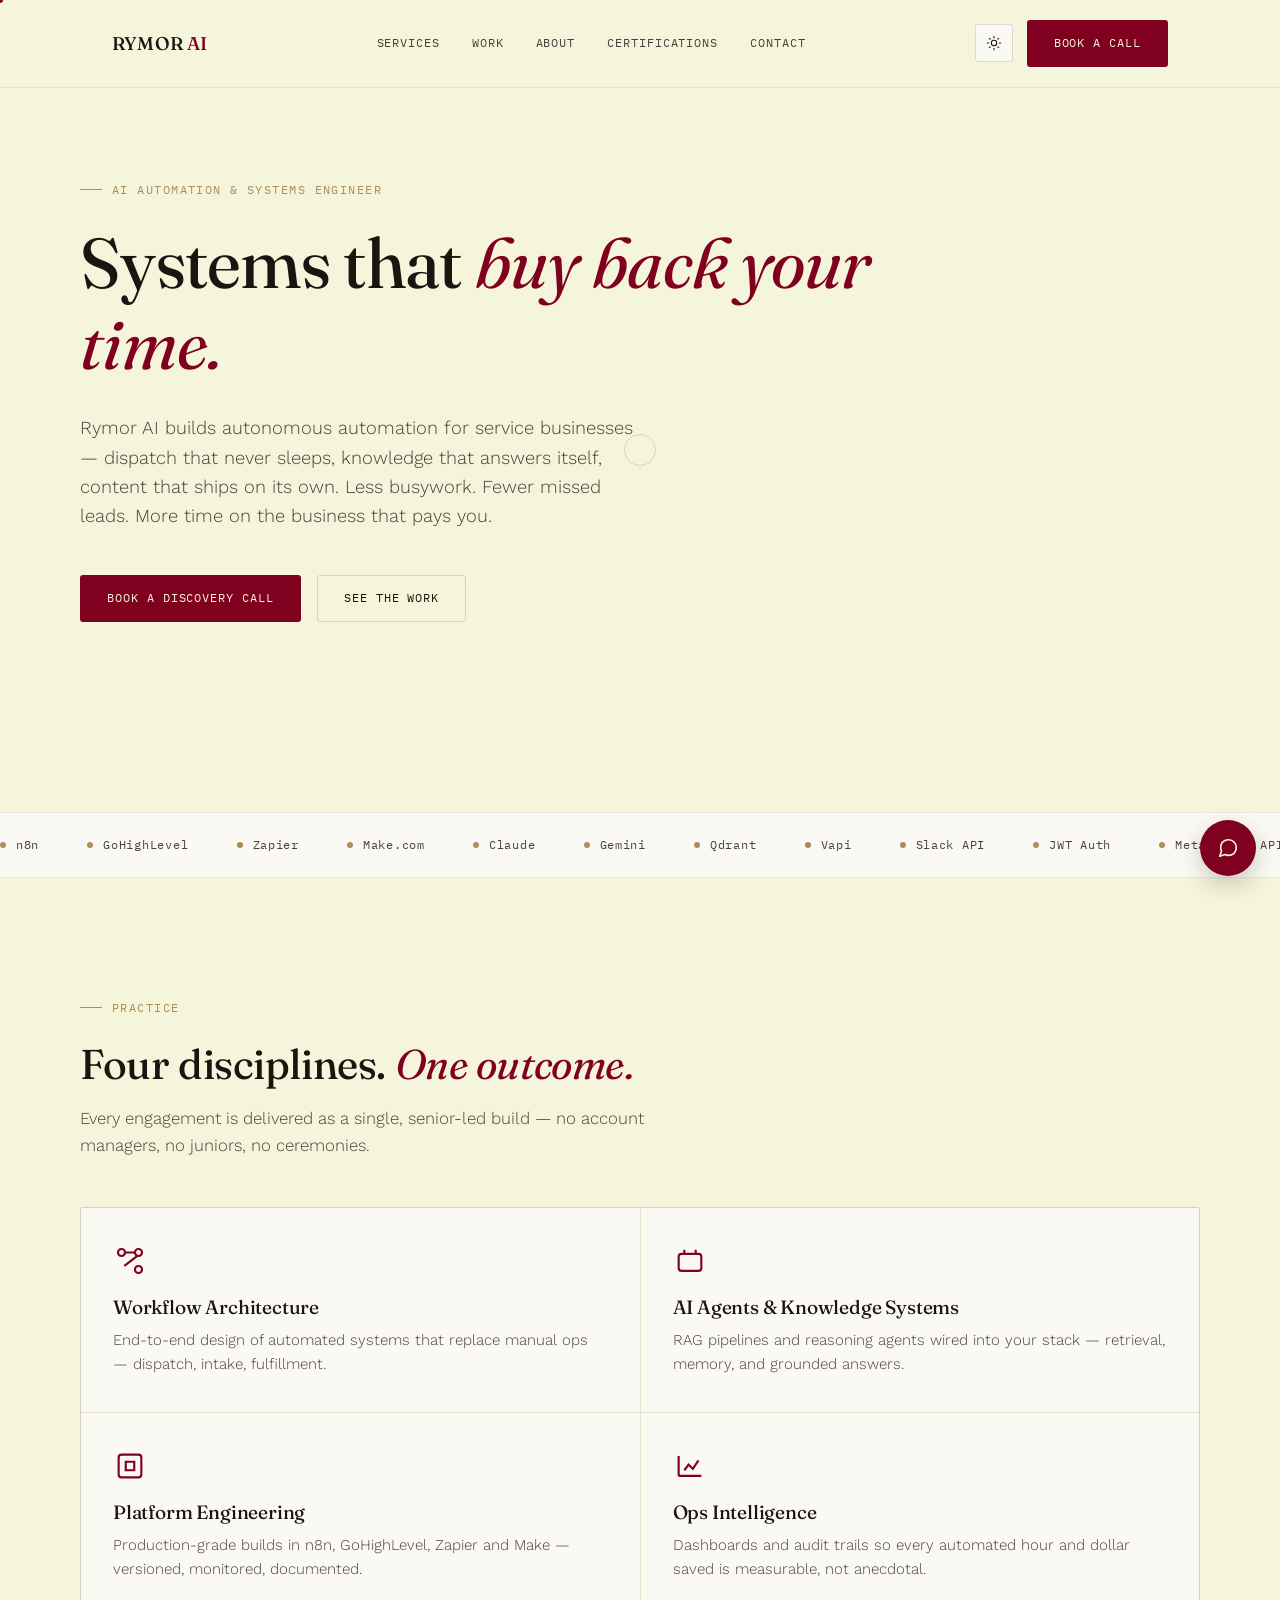
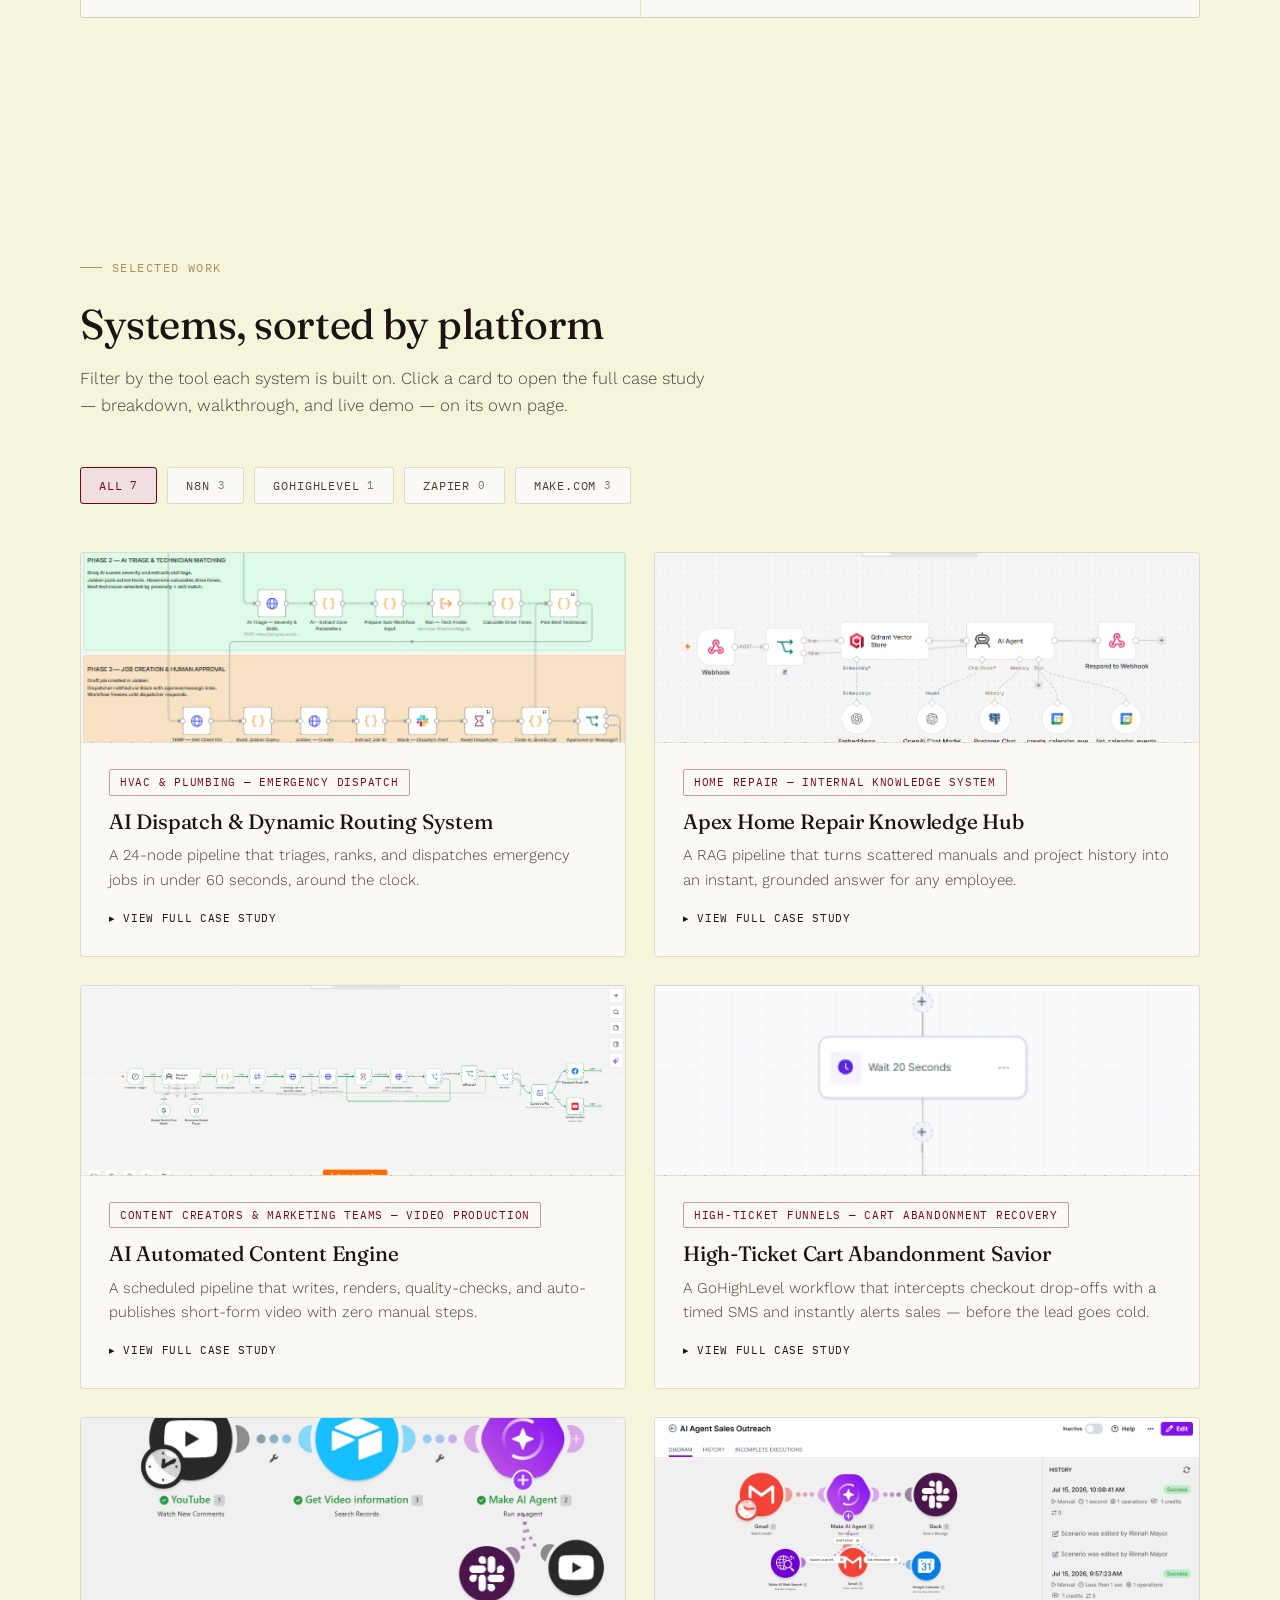
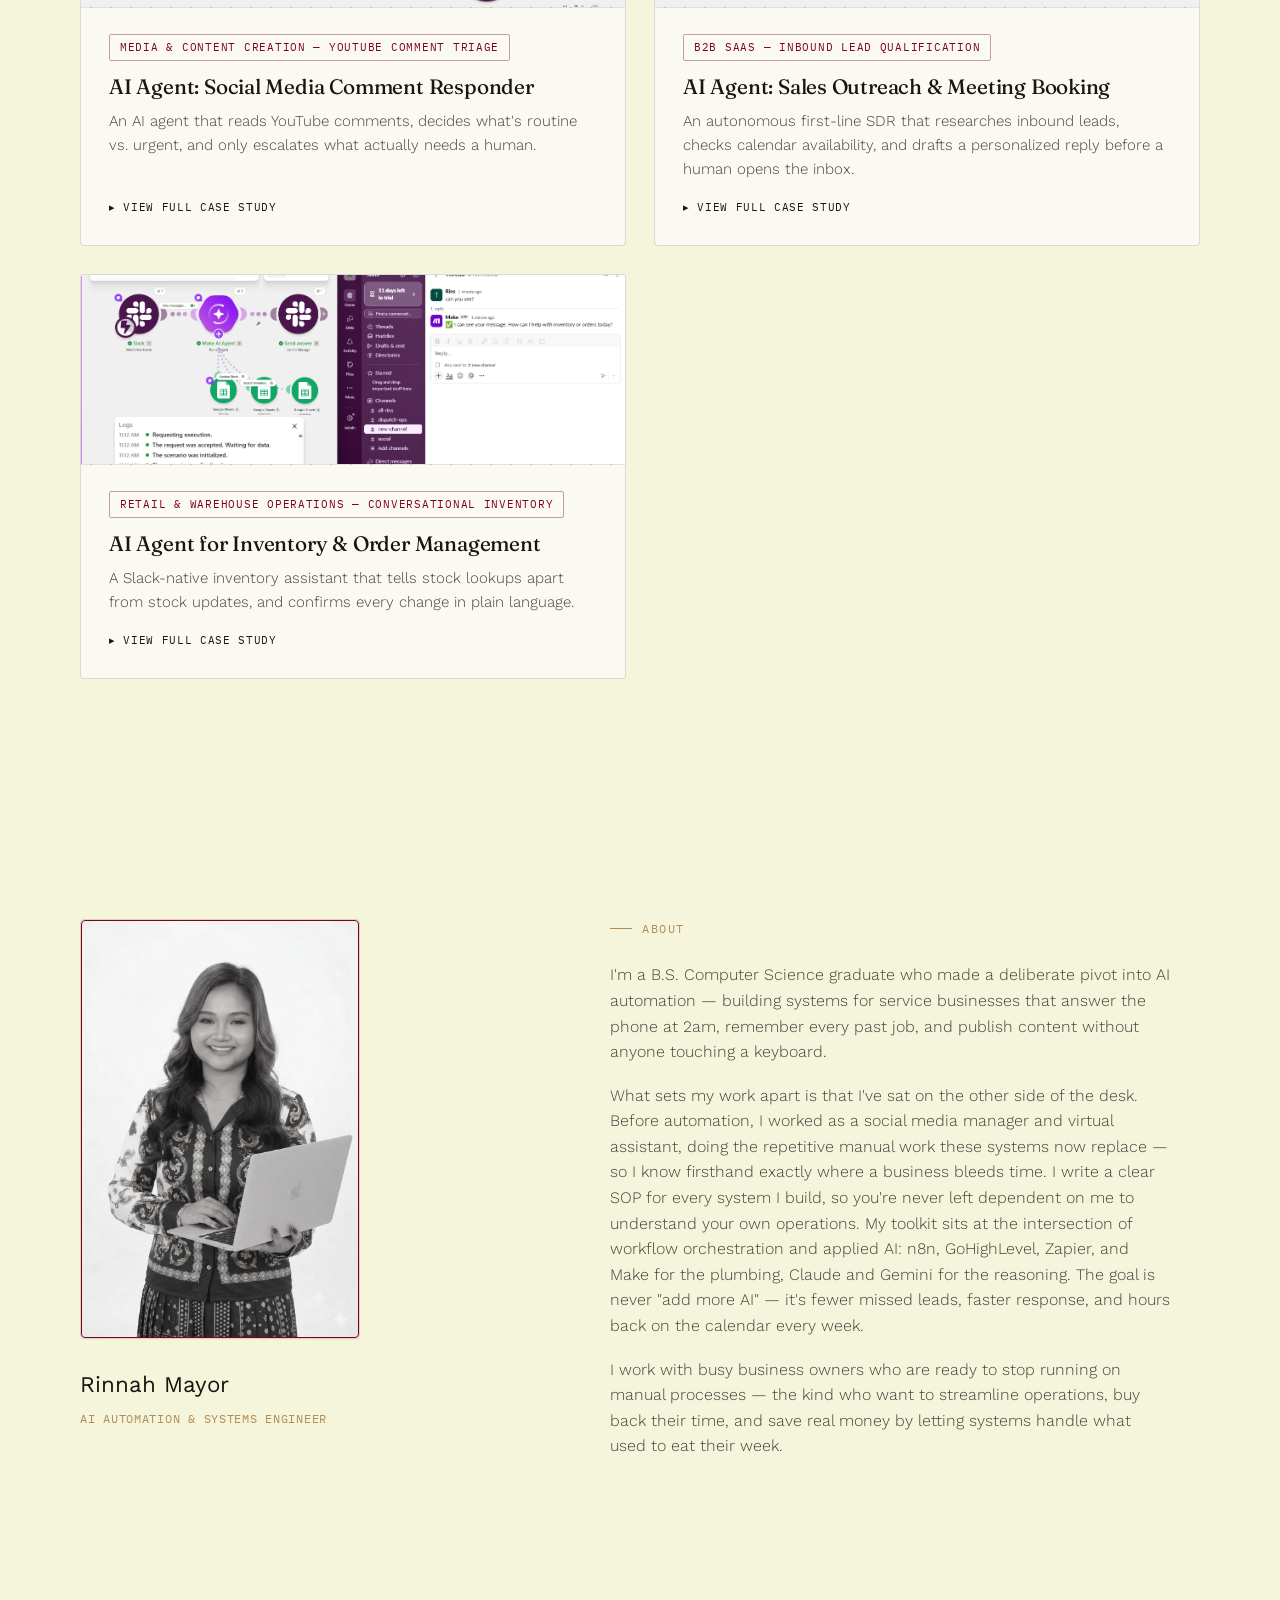
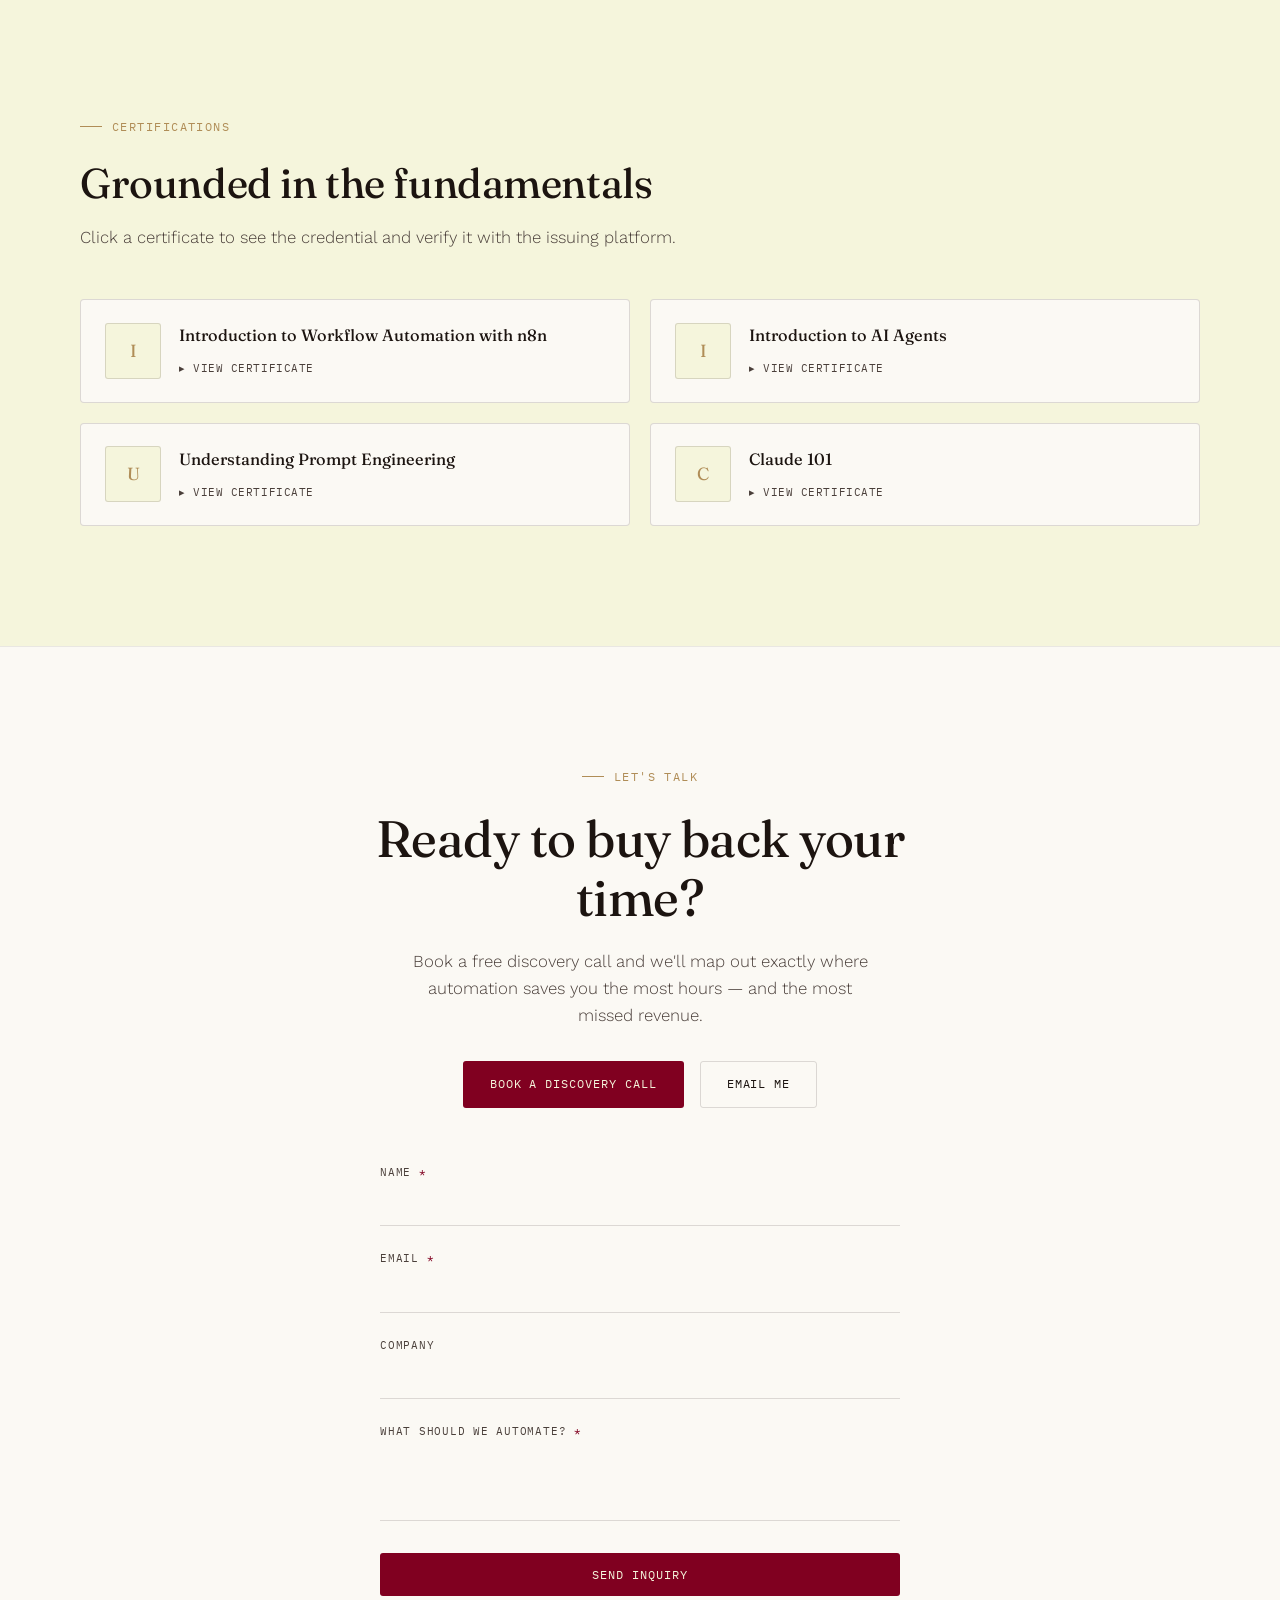
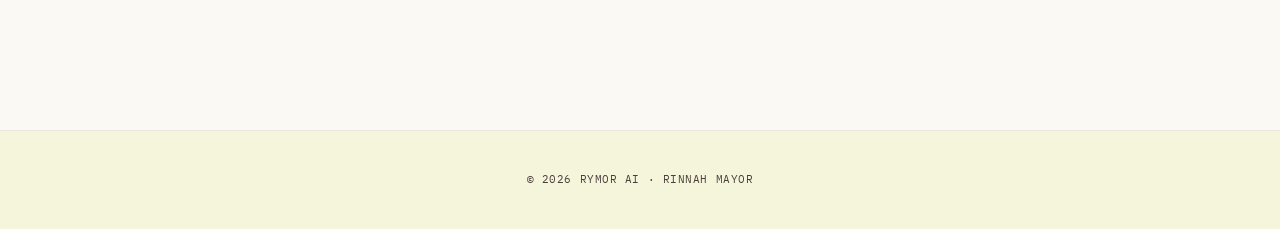
==== index.html @ 382e6227 "Add three Make.com AI Agent case studies to fill the Make.com filter Rins Media comment triage, Flow" ====
<!DOCTYPE html>
<html lang="en">
<head>
<meta charset="UTF-8">
<meta name="viewport" content="width=device-width, initial-scale=1.0">
<title>Rymor AI — Rinnah Mayor, AI Automation Engineer</title>
<meta name="description" content="Rymor AI builds autonomous systems for service businesses — dispatch, knowledge retrieval, and content — so teams stop doing busywork and buy back their time.">
<link rel="preconnect" href="https://fonts.googleapis.com">
<link rel="preconnect" href="https://fonts.gstatic.com" crossorigin>
<link href="https://fonts.googleapis.com/css2?family=Fraunces:ital,opsz,wght@0,9..144,300;0,9..144,450;0,9..144,600;1,9..144,400;1,9..144,500&family=Work+Sans:wght@300;400;500;600&family=IBM+Plex+Mono:wght@400;500&display=swap" rel="stylesheet">
<link rel="stylesheet" href="assets/style.css">
</head>
<body>

<!-- Custom cursor (disabled automatically on touch devices / prefers-reduced-motion via JS) -->
<div id="cursorDot"></div>
<div id="cursorRing"></div>

<nav>
  <div class="nav-inner">
    <a href="#top" class="logo">RYMOR <span>AI</span></a>
    <div class="nav-links">
      <a href="#services">Services</a>
      <a href="#work">Work</a>
      <a href="#about">About</a>
      <a href="#certifications">Certifications</a>
      <a href="#contact">Contact</a>
    </div>
    <div style="display:flex; align-items:center; gap:14px;">
      <button class="theme-toggle" id="themeToggle" aria-label="Toggle dark mode">
        <svg id="iconSun" viewBox="0 0 24 24" fill="none" stroke-width="1.6" stroke-linecap="round"><circle cx="12" cy="12" r="4"/><path d="M12 2v2M12 20v2M4.9 4.9l1.4 1.4M17.7 17.7l1.4 1.4M2 12h2M20 12h2M4.9 19.1l1.4-1.4M17.7 6.3l1.4-1.4"/></svg>
        <svg id="iconMoon" viewBox="0 0 24 24" fill="none" stroke-width="1.6" stroke-linecap="round" style="display:none;"><path d="M20 14.5A8.5 8.5 0 1 1 9.5 4a7 7 0 0 0 10.5 10.5Z"/></svg>
      </button>
      <a href="https://calendly.com/rymorai/discovery-call" target="_blank" class="btn btn-primary nav-cta">Book a call</a>
    </div>
  </div>
</nav>

<main id="top">

  <!-- HERO -->
  <section class="hero wrap">
    <div class="eyebrow">AI Automation &amp; Systems Engineer</div>
    <h1>Systems that <em>buy back your time.</em></h1>
    <p class="lede">Rymor AI builds autonomous automation for service businesses — dispatch that never sleeps, knowledge that answers itself, content that ships on its own. Less busywork. Fewer missed leads. More time on the business that pays you.</p>
    <div class="hero-ctas">
      <a href="https://calendly.com/rymorai/discovery-call" target="_blank" class="btn btn-primary">Book a discovery call</a>
      <a href="#work" class="btn btn-ghost">See the work</a>
    </div>
  </section>

  <div class="marquee-band">
    <div class="marquee-track" id="marqueeTrack"></div>
  </div>

  <!-- SERVICES -->
  <section class="section wrap" id="services">
    <div class="section-head reveal">
      <div class="eyebrow">Practice</div>
      <h2>Four disciplines. <em>One outcome.</em></h2>
      <p>Every engagement is delivered as a single, senior-led build — no account managers, no juniors, no ceremonies.</p>
    </div>
    <div class="service-grid" id="serviceGrid"></div>
  </section>

  <!-- WORK / CASE STUDIES -->
  <section class="section wrap" id="work">
    <div class="section-head reveal">
      <div class="eyebrow">Selected Work</div>
      <h2>Systems, sorted by platform</h2>
      <p>Filter by the tool each system is built on. Click a card to open the full case study — breakdown, walkthrough, and live demo — on its own page.</p>
    </div>

    <div class="filter-bar reveal" id="filterBar"></div>
    <div class="case-grid" id="caseGrid"></div>
  </section>

  <!-- ABOUT -->
  <section class="section wrap" id="about">
    <div class="about-grid reveal">
      <div>
        <div class="about-photo">
          <img src="assets/rinnah-mayor.png" alt="Rinnah Mayor, Founder of Rymor AI">
        </div>
        <div class="about-name">Rinnah Mayor</div>
        <div class="about-role">AI Automation &amp; Systems Engineer</div>
      </div>
      <div class="about-copy">
        <div class="eyebrow">About</div>
        <p>I'm a B.S. Computer Science graduate who made a deliberate pivot into AI automation — building systems for service businesses that answer the phone at 2am, remember every past job, and publish content without anyone touching a keyboard.</p>
        <p>What sets my work apart is that I've sat on the other side of the desk. Before automation, I worked as a social media manager and virtual assistant, doing the repetitive manual work these systems now replace — so I know firsthand exactly where a business bleeds time. I write a clear SOP for every system I build, so you're never left dependent on me to understand your own operations. My toolkit sits at the intersection of workflow orchestration and applied AI: n8n, GoHighLevel, Zapier, and Make for the plumbing, Claude and Gemini for the reasoning. The goal is never "add more AI" — it's fewer missed leads, faster response, and hours back on the calendar every week.</p>
        <p>I work with busy business owners who are ready to stop running on manual processes — the kind who want to streamline operations, buy back their time, and save real money by letting systems handle what used to eat their week.</p>
      </div>
    </div>
  </section>

  <!-- CERTIFICATIONS -->
  <section class="section wrap" id="certifications">
    <div class="section-head reveal">
      <div class="eyebrow">Certifications</div>
      <h2>Grounded in the fundamentals</h2>
      <p>Click a certificate to see the credential and verify it with the issuing platform.</p>
    </div>
    <div class="cert-grid reveal" id="certGrid"></div>
  </section>

</main>

<!-- CONTACT -->
<section class="contact" id="contact">
  <div class="wrap">
    <div class="contact-head reveal">
      <div class="eyebrow" style="justify-content:center;">Let's talk</div>
      <h2>Ready to buy back your time?</h2>
      <p>Book a free discovery call and we'll map out exactly where automation saves you the most hours — and the most missed revenue.</p>
      <div class="contact-ctas">
        <a href="https://calendly.com/rymorai/discovery-call" target="_blank" class="btn btn-primary">Book a discovery call</a>
        <a href="https://mail.google.com/mail/?view=cm&amp;fs=1&amp;to=mayorrinnah09@gmail.com&amp;su=Discovery%20call%20inquiry" target="_blank" rel="noopener" class="btn btn-ghost">Email me</a>
      </div>
    </div>

    <!-- Contact form — posts to the FastAPI backend in backend/main.py.
         See API_BASE_URL near the bottom of the script for where to point it. -->
    <div class="contact-form-wrap reveal">
      <form id="contactForm">
        <div class="field">
          <label>Name <span class="req">*</span></label>
          <input type="text" name="name" required>
        </div>
        <div class="field">
          <label>Email <span class="req">*</span></label>
          <input type="email" name="email" required>
        </div>
        <div class="field">
          <label>Company</label>
          <input type="text" name="company">
        </div>
        <div class="field">
          <label>What should we automate? <span class="req">*</span></label>
          <textarea name="message" rows="3" required></textarea>
        </div>
        <button type="submit" class="btn btn-primary" id="contactSubmit" style="width:100%; justify-content:center;">Send inquiry</button>
        <div id="formStatus" class="form-status"></div>
      </form>
    </div>
  </div>
</section>

<footer>
  <p>&copy; 2026 Rymor AI &middot; Rinnah Mayor</p>
</footer>

<!-- AI CHAT WIDGET -->
<button id="chatBubble" aria-label="Open chat">
  <svg viewBox="0 0 24 24" fill="none" stroke="currentColor" stroke-width="1.8" stroke-linecap="round" stroke-linejoin="round"><path d="M21 11.5a8.38 8.38 0 0 1-.9 3.8 8.5 8.5 0 0 1-7.6 4.7 8.38 8.38 0 0 1-3.8-.9L3 21l1.9-5.7a8.38 8.38 0 0 1-.9-3.8 8.5 8.5 0 0 1 4.7-7.6 8.38 8.38 0 0 1 3.8-.9h.5a8.48 8.48 0 0 1 8 8v.5z"/></svg>
</button>
<div id="chatPanel">
  <div class="chat-head">
    <div>
      <div class="t1">Ada &middot; Rymor AI Assistant</div>
      <div class="t2">Usually replies in a few seconds</div>
    </div>
    <button class="chat-close" id="chatClose" aria-label="Close chat">&times;</button>
  </div>
  <div class="chat-body" id="chatBody"></div>
  <a href="https://calendly.com/rymorai/discovery-call" target="_blank" class="chat-cta">Skip ahead &rarr; Book a discovery call</a>
  <form class="chat-input-row" id="chatForm">
    <input type="text" id="chatInput" placeholder="Type a message…" autocomplete="off">
    <button type="submit" id="chatSend">Send</button>
  </form>
</div>

<script>
/* =========================================================================
   SERVICES DATA
   ========================================================================= */
const SERVICES_DATA = [
  {
    title:'Workflow Architecture',
    icon:'<svg viewBox="0 0 24 24"><circle cx="6" cy="6" r="2.5"/><circle cx="18" cy="18" r="2.5"/><circle cx="18" cy="6" r="2.5"/><path d="M8.2 6h7.6M17 8.5 8 15.5"/></svg>',
    description:'End-to-end design of automated systems that replace manual ops — dispatch, intake, fulfillment.'
  },
  {
    title:'AI Agents &amp; Knowledge Systems',
    icon:'<svg viewBox="0 0 24 24"><rect x="4" y="7" width="16" height="12" rx="2"/><path d="M9 12h.01M15 12h.01M8 4v3M16 4v3"/></svg>',
    description:'RAG pipelines and reasoning agents wired into your stack — retrieval, memory, and grounded answers.'
  },
  {
    title:'Platform Engineering',
    icon:'<svg viewBox="0 0 24 24"><rect x="4" y="4" width="16" height="16" rx="2"/><path d="M9 9h6v6H9z"/></svg>',
    description:'Production-grade builds in n8n, GoHighLevel, Zapier and Make — versioned, monitored, documented.'
  },
  {
    title:'Ops Intelligence',
    icon:'<svg viewBox="0 0 24 24"><path d="M4 19V5M4 19h16M8 15l3-4 3 3 4-6"/></svg>',
    description:'Dashboards and audit trails so every automated hour and dollar saved is measurable, not anecdotal.'
  }
];

function renderServices(){
  const grid = document.getElementById('serviceGrid');
  grid.innerHTML = SERVICES_DATA.map(s => `
    <div class="service-card">
      <div class="service-icon">${s.icon}</div>
      <h3>${s.title}</h3>
      <p>${s.description}</p>
    </div>
  `).join('');
  requestAnimationFrame(() => {
    grid.querySelectorAll('.service-card').forEach((card,i) => {
      setTimeout(() => card.classList.add('visible'), i*80);
    });
  });
}

/* =========================================================================
   CASE STUDY DATA (card summaries only)
   The full breakdown, videos, and stats for each case study now live on
   their own page (case-<id>.html) — see those files to edit that content.
   To add a GoHighLevel / Zapier / Make.com case study later, push a new
   object here with platform set to 'ghl' | 'zapier' | 'make', build a
   matching case-<id>.html from one of the existing ones as a template.
   ========================================================================= */
const PLATFORMS = [
  { id:'all',   label:'All' },
  { id:'n8n',   label:'n8n' },
  { id:'ghl',   label:'GoHighLevel' },
  { id:'zapier',label:'Zapier' },
  { id:'make',  label:'Make.com' }
];

const CASE_DATA = [
  {
    id:'dispatch',
    platform:'n8n',
    tag:'HVAC &amp; Plumbing — Emergency Dispatch',
    title:'AI Dispatch &amp; Dynamic Routing System',
    blurb:'A 24-node pipeline that triages, ranks, and dispatches emergency jobs in under 60 seconds, around the clock.',
    image:'assets/AI%20Dispatch%20%26%20Routing%20System.png',
    page:'case-dispatch.html'
  },
  {
    id:'apex',
    platform:'n8n',
    tag:'Home Repair — Internal Knowledge System',
    title:'Apex Home Repair Knowledge Hub',
    blurb:'A RAG pipeline that turns scattered manuals and project history into an instant, grounded answer for any employee.',
    image:'assets/Apex%20Home%20Repair%20-%20Agentic%20RAG.png',
    page:'case-apex.html'
  },
  {
    id:'content-engine',
    platform:'n8n',
    tag:'Content Creators &amp; Marketing Teams — Video Production',
    title:'AI Automated Content Engine',
    blurb:'A scheduled pipeline that writes, renders, quality-checks, and auto-publishes short-form video with zero manual steps.',
    image:'assets/AI%20Automated%20Content%20Engine.png',
    page:'case-content-engine.html'
  },
  {
    id:'cart-abandonment',
    platform:'ghl',
    tag:'High-Ticket Funnels — Cart Abandonment Recovery',
    title:'High-Ticket Cart Abandonment Savior',
    blurb:'A GoHighLevel workflow that intercepts checkout drop-offs with a timed SMS and instantly alerts sales — before the lead goes cold.',
    image:'assets/High-Ticket%20Cart%20Abandonment%20Savior.png',
    page:'case-cart-abandonment.html'
  },
  {
    id:'comment-responder',
    platform:'make',
    tag:'Media &amp; Content Creation — YouTube Comment Triage',
    title:'AI Agent: Social Media Comment Responder',
    blurb:'An AI agent that reads YouTube comments, decides what\'s routine vs. urgent, and only escalates what actually needs a human.',
    image:'assets/AI%20Agent%20for%20Inventory%20and%20Order%20Management.png',
    page:'case-comment-responder.html'
  },
  {
    id:'sales-outreach',
    platform:'make',
    tag:'B2B SaaS — Inbound Lead Qualification',
    title:'AI Agent: Sales Outreach &amp; Meeting Booking',
    blurb:'An autonomous first-line SDR that researches inbound leads, checks calendar availability, and drafts a personalized reply before a human opens the inbox.',
    image:'assets/AI%20Agent%20Sales%20Outreach.png',
    page:'case-sales-outreach.html'
  },
  {
    id:'inventory-management',
    platform:'make',
    tag:'Retail &amp; Warehouse Operations — Conversational Inventory',
    title:'AI Agent for Inventory &amp; Order Management',
    blurb:'A Slack-native inventory assistant that tells stock lookups apart from stock updates, and confirms every change in plain language.',
    image:'assets/AI%20Agent%20Social%20Media%20Comment%20Responder.png',
    page:'case-inventory-management.html'
  }
];

/* =========================================================================
   CERTIFICATION DATA (card summaries only)
   Each card opens its own page (see "page" below) showing the certificate
   image and a verify link. Add the image file to assets/ with the exact
   filename referenced on that page, and put the real verification URL on
   that page too.
   ========================================================================= */
const CERT_DATA = [
  { name:'Introduction to Workflow Automation with n8n', page:'cert-n8n.html' },
  { name:'Introduction to AI Agents', page:'cert-ai-agents.html' },
  { name:'Understanding Prompt Engineering', page:'cert-prompt-engineering.html' },
  { name:'Claude 101', page:'cert-claude-101.html' }
];

/* -------------------------------------------------------------------------
   RENDER: filter bar
------------------------------------------------------------------------- */
let activePlatform = 'all';

function countFor(platformId){
  if(platformId === 'all') return CASE_DATA.length;
  return CASE_DATA.filter(c => c.platform === platformId).length;
}

function renderFilterBar(){
  const bar = document.getElementById('filterBar');
  bar.innerHTML = PLATFORMS.map(p => `
    <button class="filter-btn${p.id === activePlatform ? ' active' : ''}" data-platform="${p.id}">
      ${p.label} <span class="count">${countFor(p.id)}</span>
    </button>
  `).join('');
  bar.querySelectorAll('.filter-btn').forEach(btn => {
    btn.addEventListener('click', () => {
      activePlatform = btn.dataset.platform;
      renderFilterBar();
      renderCaseGrid();
    });
  });
}

/* -------------------------------------------------------------------------
   RENDER: case card grid
------------------------------------------------------------------------- */
function renderCaseGrid(){
  const grid = document.getElementById('caseGrid');
  const filtered = activePlatform === 'all'
    ? CASE_DATA
    : CASE_DATA.filter(c => c.platform === activePlatform);

  if(filtered.length === 0){
    const platformLabel = PLATFORMS.find(p => p.id === activePlatform)?.label || activePlatform;
    grid.innerHTML = `
      <div class="case-empty">
        <div class="eyebrow">Coming soon</div>
        <h3>No ${platformLabel} case studies yet</h3>
        <p>This platform's builds are in progress — check back soon, or pick another filter above.</p>
      </div>`;
    return;
  }

  grid.innerHTML = filtered.map(c => `
    <a class="case-card" href="${c.page}">
      <div class="case-card-media has-image">
        <img src="${c.image}" alt="${c.title} — workflow diagram" loading="lazy">
      </div>
      <div class="case-card-body">
        <span class="case-card-tag">${c.tag}</span>
        <h3>${c.title}</h3>
        <p>${c.blurb}</p>
        <span class="case-card-cta">▸ View full case study</span>
      </div>
    </a>
  `).join('');

  requestAnimationFrame(() => {
    grid.querySelectorAll('.case-card').forEach((card, i) => {
      setTimeout(() => card.classList.add('visible'), i * 70);
    });
  });
}

/* -------------------------------------------------------------------------
   RENDER: certifications
------------------------------------------------------------------------- */
function renderCerts(){
  const grid = document.getElementById('certGrid');
  grid.innerHTML = CERT_DATA.map(cert => `
    <a class="cert-card" href="${cert.page}">
      <div class="cert-thumb">${cert.name.charAt(0)}</div>
      <div class="cert-info">
        <div class="cert-name">${cert.name}</div>
        <span class="cert-verify">▸ View certificate</span>
      </div>
    </a>
  `).join('');
}

/* -------------------------------------------------------------------------
   INIT
------------------------------------------------------------------------- */
renderServices();
renderFilterBar();
renderCaseGrid();
renderCerts();
</script>

<!-- Shared theme toggle, marquee, scroll reveal, custom cursor, contact
     form, and AI chat widget — see assets/site.js (loaded on every page). -->
<script src="assets/site.js"></script>

</body>
</html>
---- assets/style.css ----
/* =========================================================================
   RYMOR AI — SHARED STYLESHEET
   Linked from every page (index.html, case-*.html, cert-*.html) so the look
   stays identical across the whole multi-page site. Edit colors/spacing here
   once and every page picks it up.
   ========================================================================= */
:root{
  --bg:#F5F5DC;
  --card:#FBF9F4;
  --text:#1C1410;
  --text-soft:#4A3F3A;
  --accent:#800020;
  --accent-hover:#9C2C42;
  --accent-soft:#C89AA6;
  --thread:#B08D57;
  --border:rgba(28,20,16,0.14);
  --border-soft:rgba(28,20,16,0.08);
  --shadow:0 1px 2px rgba(28,20,16,0.04);
  color-scheme:light;
}
html[data-theme="dark"]{
  --bg:#14100F;
  --card:#1F1A17;
  --text:#F5F5DC;
  --text-soft:#C89AA6;
  --accent:#9C2C42;
  --accent-hover:#B45368;
  --accent-soft:#C89AA6;
  --thread:#B08D57;
  --border:rgba(245,245,220,0.14);
  --border-soft:rgba(245,245,220,0.08);
  --shadow:0 1px 2px rgba(0,0,0,0.3);
  color-scheme:dark;
}
*{box-sizing:border-box; margin:0; padding:0;}
html{scroll-behavior:smooth;}
body{
  background:var(--bg);
  color:var(--text);
  font-family:'Work Sans', sans-serif;
  font-weight:400;
  line-height:1.6;
  transition:background .4s ease, color .4s ease;
  overflow-x:hidden;
}
h1,h2,h3,h4{
  font-family:'Fraunces', serif;
  font-weight:450;
  line-height:1.15;
  letter-spacing:-0.01em;
}
em, .em{
  font-style:italic;
  font-weight:400;
  color:var(--accent);
}
a{color:inherit; text-decoration:none;}
.mono{
  font-family:'IBM Plex Mono', monospace;
  letter-spacing:0.06em;
  text-transform:uppercase;
}
.wrap{
  max-width:1120px;
  margin:0 auto;
  padding:0 32px;
}
::selection{background:var(--accent); color:var(--bg);}
:focus-visible{outline:2px solid var(--accent); outline-offset:3px;}

/* ---------- NAV ---------- */
nav{
  position:fixed; top:0; left:0; right:0; z-index:100;
  background:color-mix(in srgb, var(--bg) 88%, transparent);
  backdrop-filter:blur(10px);
  border-bottom:1px solid var(--border-soft);
}
.nav-inner{
  max-width:1120px; margin:0 auto; padding:20px 32px;
  display:flex; align-items:center; justify-content:space-between;
}
.logo{
  font-family:'Fraunces', serif; font-weight:500; font-size:1.15rem;
  letter-spacing:0.01em;
}
.logo span{color:var(--accent);}
.nav-links{
  display:flex; align-items:center; gap:32px;
  font-family:'IBM Plex Mono', monospace; font-size:0.72rem;
  letter-spacing:0.08em; text-transform:uppercase;
}
.nav-links a{
  color:var(--text-soft); transition:color .25s ease;
  position:relative;
}
.nav-links a:hover{color:var(--accent);}
.theme-toggle{
  width:38px; height:38px; border-radius:3px;
  border:1px solid var(--border);
  background:var(--card);
  display:flex; align-items:center; justify-content:center;
  cursor:pointer; transition:border-color .25s ease;
}
.theme-toggle:hover{border-color:var(--accent);}
.theme-toggle svg{width:16px; height:16px; stroke:var(--text);}
.nav-cta{
  display:none;
}
@media(min-width:860px){ .nav-cta{ display:inline-flex; } }

/* ---------- BUTTONS ---------- */
.btn{
  display:inline-flex; align-items:center; gap:10px;
  padding:13px 26px;
  border-radius:3px;
  font-family:'IBM Plex Mono', monospace;
  font-size:0.74rem; letter-spacing:0.08em; text-transform:uppercase;
  border:1px solid transparent;
  cursor:pointer; transition:all .25s ease;
  background:none;
}
.btn-primary{
  background:var(--accent); color:#F5F5DC;
}
html[data-theme="dark"] .btn-primary{ color:#14100F; }
.btn-primary:hover{background:var(--accent-hover); transform:translateY(-1px);}
.btn-ghost{
  border-color:var(--border); color:var(--text);
}
.btn-ghost:hover{border-color:var(--accent); color:var(--accent);}

/* ---------- HERO ---------- */
.hero{
  padding:180px 0 100px;
  position:relative;
}
.eyebrow{
  font-family:'IBM Plex Mono', monospace; font-size:0.75rem;
  letter-spacing:0.12em; text-transform:uppercase;
  color:var(--thread);
  display:flex; align-items:center; gap:10px;
  margin-bottom:24px;
}
.eyebrow::before{
  content:''; width:22px; height:1px; background:var(--thread);
}
.hero h1{
  font-size:clamp(2.4rem, 6vw, 4.4rem);
  max-width:820px;
  margin-bottom:28px;
}
.hero p.lede{
  font-size:1.15rem; color:var(--text-soft);
  max-width:560px; margin-bottom:44px;
  font-weight:300;
}
.hero-ctas{display:flex; gap:16px; flex-wrap:wrap;}

/* ---------- MARQUEE ---------- */
.marquee-band{
  border-top:1px solid var(--border-soft);
  border-bottom:1px solid var(--border-soft);
  padding:22px 0;
  overflow:hidden;
  background:var(--card);
  margin-top:90px;
}
.marquee-track{
  display:flex; gap:48px; width:max-content;
  animation:scroll 32s linear infinite;
}
.marquee-band:hover .marquee-track{ animation-play-state:paused; }
@keyframes scroll{
  from{transform:translateX(0);}
  to{transform:translateX(-50%);}
}
.marquee-item{
  display:flex; align-items:center; gap:10px;
  font-family:'IBM Plex Mono', monospace;
  font-size:0.78rem; letter-spacing:0.06em;
  color:var(--text-soft); white-space:nowrap;
}
.thread-dot{
  width:6px; height:6px; border-radius:50%;
  background:var(--thread);
  animation:pulse 3s ease-in-out infinite;
}
@keyframes pulse{
  0%,100%{opacity:0.5; transform:scale(1);}
  50%{opacity:1; transform:scale(1.3);}
}

/* ---------- SECTION HEADERS ---------- */
.section{padding:120px 0;}
/* standalone pages (case-*.html, cert-*.html) sit directly under the fixed nav */
.page-detail{padding:160px 0 120px;}
.section-label{
  font-family:'IBM Plex Mono', monospace; font-size:0.7rem;
  letter-spacing:0.1em; text-transform:uppercase;
  color:var(--thread); margin-bottom:12px;
}
.section-head{margin-bottom:48px; max-width:640px;}
.section-head h2{font-size:clamp(1.8rem, 4vw, 2.6rem);}
.section-head p{color:var(--text-soft); margin-top:16px; font-size:1.05rem; font-weight:300;}

/* ---------- SERVICES ---------- */
.service-grid{
  display:grid; grid-template-columns:1fr; gap:1px;
  background:var(--border-soft);
  border:1px solid var(--border-soft);
  border-radius:3px; overflow:hidden;
}
@media(min-width:700px){ .service-grid{grid-template-columns:1fr 1fr;} }
.service-card{
  background:var(--card);
  padding:36px 32px;
  opacity:0; transform:translateY(20px);
  transition:opacity .6s ease, transform .6s ease, background .25s ease;
}
.service-card.visible{opacity:1; transform:translateY(0);}
.service-card:hover{background:var(--bg);}
.service-icon{
  width:34px; height:34px;
  color:var(--accent);
  margin-bottom:18px;
}
.service-icon svg{width:100%; height:100%; stroke:currentColor; fill:none; stroke-width:1.5;}
.service-card h3{font-size:1.2rem; margin-bottom:10px;}
.service-card p{color:var(--text-soft); font-size:0.94rem; font-weight:300;}

/* ---------- FILTER BAR ---------- */
.filter-bar{
  display:flex; flex-wrap:wrap; gap:10px;
  margin-bottom:48px;
}
.filter-btn{
  font-family:'IBM Plex Mono', monospace; font-size:0.72rem;
  letter-spacing:0.07em; text-transform:uppercase;
  padding:10px 18px; border-radius:3px;
  border:1px solid var(--border);
  background:var(--card); color:var(--text-soft);
  cursor:pointer; transition:all .2s ease;
  display:inline-flex; align-items:center; gap:8px;
}
.filter-btn:hover{border-color:var(--accent); color:var(--accent);}
.filter-btn.active{
  border-color:var(--accent); color:var(--accent);
  background:color-mix(in srgb, var(--accent) 10%, var(--card));
}
.filter-btn .count{
  font-size:0.66rem; color:var(--text-soft); opacity:0.7;
}
.filter-btn.active .count{color:var(--accent); opacity:1;}

/* ---------- CASE CARD GRID (clickable summary cards) ---------- */
.case-grid{
  display:grid; grid-template-columns:1fr; gap:28px;
}
@media(min-width:760px){ .case-grid{grid-template-columns:1fr 1fr;} }
.case-card{
  border:1px solid var(--border);
  border-radius:4px;
  background:var(--card);
  overflow:hidden;
  cursor:pointer;
  text-align:left;
  width:100%;
  font:inherit;
  color:inherit;
  display:flex; flex-direction:column;
  opacity:0; transform:translateY(20px);
  transition:opacity .6s ease, transform .6s ease, border-color .25s ease, box-shadow .25s ease;
}
.case-card.visible{opacity:1; transform:translateY(0);}
.case-card:hover{border-color:var(--accent); box-shadow:0 6px 24px rgba(28,20,16,0.08);}
.case-card:hover .case-card-cta{color:var(--accent);}
.case-card-media{
  background:var(--bg);
  background-image:radial-gradient(circle, var(--border) 1px, transparent 1px);
  background-size:20px 20px;
  padding:22px 18px;
  border-bottom:1px solid var(--border-soft);
  height:190px;
  overflow:hidden;
  display:flex; align-items:center;
}
.case-card-media svg{width:100%; height:auto; min-width:520px;}
.case-card-media.has-image{padding:0; align-items:stretch;}
.case-card-media.has-image img{width:100%; height:100%; object-fit:cover; display:block;}
.case-card-body{padding:26px 28px 28px; display:flex; flex-direction:column; flex:1;}
.case-card-tag{
  font-family:'IBM Plex Mono', monospace; font-size:0.66rem;
  letter-spacing:0.07em; text-transform:uppercase;
  color:var(--accent);
  border:1px solid var(--accent-soft);
  padding:4px 10px; border-radius:2px;
  display:inline-block; margin-bottom:14px; width:fit-content;
}
.case-card-body h3{font-size:1.3rem; margin-bottom:10px;}
.case-card-body p{color:var(--text-soft); font-size:0.94rem; font-weight:300; flex:1;}
.case-card-cta{
  margin-top:18px;
  font-family:'IBM Plex Mono', monospace; font-size:0.7rem;
  letter-spacing:0.06em; text-transform:uppercase;
  color:var(--text); display:flex; align-items:center; gap:6px;
  transition:color .2s ease;
}
.case-empty{
  grid-column:1/-1;
  border:1px dashed var(--border);
  border-radius:4px;
  padding:56px 32px;
  text-align:center;
  color:var(--text-soft);
}
.case-empty .eyebrow{justify-content:center;}
.case-empty p{font-size:0.95rem; font-weight:300; max-width:420px; margin:8px auto 0;}

/* ---------- CASE DETAIL VIEW (now its own page: case-*.html) ---------- */
.back-link{
  display:inline-flex; align-items:center; gap:8px;
  font-family:'IBM Plex Mono', monospace; font-size:0.72rem;
  letter-spacing:0.06em; text-transform:uppercase;
  color:var(--text-soft); margin-bottom:32px; cursor:pointer;
  background:none; border:none; padding:0;
}
.back-link:hover{color:var(--accent);}
.detail-head{margin-bottom:32px;}
.detail-head h2{font-size:clamp(1.9rem, 4.5vw, 2.7rem); max-width:720px; margin-top:14px;}
.detail-media{
  background:var(--bg);
  background-image:radial-gradient(circle, var(--border) 1px, transparent 1px);
  background-size:22px 22px;
  padding:40px 28px 32px;
  border:1px solid var(--border);
  border-radius:4px;
  overflow-x:auto;
  margin-bottom:40px;
}
.detail-media-label{
  font-family:'IBM Plex Mono', monospace; font-size:0.66rem;
  letter-spacing:0.08em; text-transform:uppercase;
  color:var(--text-soft); margin-bottom:14px;
  display:flex; align-items:center; gap:8px;
}
.detail-media svg{display:block; min-width:640px; width:100%; height:auto;}
.detail-media img{display:block; width:100%; height:auto; border-radius:3px;}
.detail-text h4{
  font-family:'IBM Plex Mono', monospace; font-size:0.7rem;
  letter-spacing:0.1em; text-transform:uppercase;
  color:var(--thread); margin-bottom:10px; margin-top:28px;
}
.detail-text h4:first-child{margin-top:0;}
.detail-text p{color:var(--text-soft); font-size:1rem; font-weight:300; max-width:760px;}

.stats-grid{
  display:grid; grid-template-columns:repeat(2,1fr); gap:1px;
  background:var(--border-soft);
  border:1px solid var(--border-soft);
  border-radius:3px; overflow:hidden;
  margin-top:8px;
}
@media(min-width:640px){ .stats-grid{grid-template-columns:repeat(4,1fr);} }
.stat{background:var(--card); padding:22px 18px;}
.stat .num{
  font-family:'Fraunces', serif; font-weight:500; font-size:1.5rem;
  color:var(--accent); display:block; margin-bottom:6px;
}
.stat .label{
  font-family:'IBM Plex Mono', monospace; font-size:0.68rem;
  letter-spacing:0.05em; text-transform:uppercase;
  color:var(--text-soft); line-height:1.4; display:block;
}

.stack-tags{display:flex; flex-wrap:wrap; gap:8px; margin-top:24px;}
.stack-tag{
  font-family:'IBM Plex Mono', monospace; font-size:0.68rem;
  letter-spacing:0.05em; text-transform:uppercase;
  padding:6px 12px; border-radius:2px;
  border:1px solid var(--border);
  color:var(--text-soft);
}

/* video slots inside detail pages */
.video-section{margin-top:0;}
.video-grid{
  display:grid; grid-template-columns:1fr; gap:24px; margin-top:20px;
}
@media(min-width:760px){ .video-grid{grid-template-columns:1fr 1fr;} }
.video-slot{
  border:1px dashed var(--border);
  border-radius:4px;
  background:var(--bg);
  aspect-ratio:16/9;
  display:flex; flex-direction:column; align-items:center; justify-content:center;
  gap:10px; text-align:center; padding:20px;
  position:relative; overflow:hidden;
}
.video-slot.has-video{border-style:solid; padding:0;}
.video-slot.has-video iframe,
.video-slot.has-video video{width:100%; height:100%; border:none; display:block; object-fit:cover; background:#000;}
.video-slot-icon{
  width:40px; height:40px; border-radius:50%;
  border:1px solid var(--border);
  display:flex; align-items:center; justify-content:center;
  color:var(--thread);
}
.video-slot-label{
  font-family:'IBM Plex Mono', monospace; font-size:0.68rem;
  letter-spacing:0.06em; text-transform:uppercase;
  color:var(--text-soft);
}
.video-slot-sub{font-size:0.82rem; color:var(--text-soft); font-weight:300; max-width:220px;}
.video-slot-tag{
  position:absolute; top:12px; left:12px; z-index:2;
  font-family:'IBM Plex Mono', monospace; font-size:0.64rem;
  letter-spacing:0.06em; text-transform:uppercase;
  color:#F5F5DC; background:color-mix(in srgb, var(--accent) 82%, black 0%);
  padding:5px 10px; border-radius:2px; pointer-events:none;
}

/* ---------- ABOUT ---------- */
.about-grid{
  display:grid; grid-template-columns:1fr; gap:48px;
}
@media(min-width:800px){ .about-grid{grid-template-columns:0.9fr 1.1fr;} }
.about-photo{
  width:100%; max-width:280px; aspect-ratio:2/3;
  border-radius:4px; overflow:hidden;
  border:1px solid var(--border);
  box-shadow:var(--shadow);
  margin-bottom:28px;
  position:relative;
}
.about-photo img{
  width:100%; height:100%; object-fit:cover; display:block;
  filter:grayscale(92%) contrast(1.05) brightness(0.97);
  transition:filter .6s ease;
}
.about-photo:hover img{
  filter:grayscale(0%) contrast(1) brightness(1);
}
.about-photo::after{
  content:''; position:absolute; inset:0;
  border:1px solid var(--accent); border-radius:4px;
  outline:1px solid var(--border-soft); outline-offset:6px;
  pointer-events:none;
}
.about-name{font-size:1.4rem; margin-bottom:6px;}
.about-role{
  font-family:'IBM Plex Mono', monospace; font-size:0.75rem;
  letter-spacing:0.06em; text-transform:uppercase; color:var(--thread);
}
.about-copy p{color:var(--text-soft); font-weight:300; margin-bottom:18px; max-width:560px;}

/* ---------- CERTS (clickable cards) ---------- */
.cert-grid{
  display:grid; grid-template-columns:1fr; gap:20px;
}
@media(min-width:700px){ .cert-grid{grid-template-columns:1fr 1fr;} }
.cert-card{
  background:var(--card);
  border:1px solid var(--border);
  border-radius:4px;
  padding:22px 24px;
  display:flex; align-items:center; gap:18px;
  transition:border-color .25s ease, transform .25s ease;
}
.cert-card:hover{border-color:var(--accent); transform:translateY(-2px);}
.cert-thumb{
  width:56px; height:56px; border-radius:3px;
  border:1px solid var(--border);
  background:var(--bg);
  flex-shrink:0; overflow:hidden;
  display:flex; align-items:center; justify-content:center;
  font-family:'Fraunces', serif; font-size:1.1rem; color:var(--thread);
}
.cert-thumb img{width:100%; height:100%; object-fit:cover; display:block;}
.cert-info{flex:1;}
.cert-name{font-family:'Fraunces', serif; font-size:1.02rem; font-weight:450; margin-bottom:6px;}
.cert-verify{
  font-family:'IBM Plex Mono', monospace; font-size:0.68rem;
  letter-spacing:0.05em; text-transform:uppercase;
  color:var(--text-soft); display:inline-flex; align-items:center; gap:6px;
}
.cert-card:hover .cert-verify{color:var(--accent);}

/* ---------- CERT DETAIL PAGE (cert-*.html) ---------- */
.cert-photo{
  border:1px solid var(--border);
  border-radius:6px;
  overflow:hidden;
  background:var(--bg);
  margin-bottom:36px;
}
.cert-photo img{width:100%; height:auto; display:block;}
.cert-photo-placeholder{
  padding:100px 32px;
  text-align:center;
  color:var(--text-soft);
  font-family:'IBM Plex Mono', monospace;
  font-size:0.78rem;
  letter-spacing:0.04em;
}
.cert-photo-placeholder strong{display:block; color:var(--text); font-family:'Fraunces', serif; font-size:1.1rem; margin-bottom:10px; letter-spacing:0; text-transform:none;}
.cert-detail-actions{display:flex; gap:16px; flex-wrap:wrap;}

/* ---------- CONTACT ---------- */
.contact{
  background:var(--card);
  border-top:1px solid var(--border-soft);
  border-bottom:1px solid var(--border-soft);
  padding:120px 0;
}
.contact-head{text-align:center; margin-bottom:56px;}
.contact-head h2{font-size:clamp(2rem, 5vw, 3.2rem); max-width:640px; margin:0 auto 20px;}
.contact-head p{color:var(--text-soft); max-width:480px; margin:0 auto; font-weight:300; font-size:1.05rem;}
.contact-ctas{display:flex; gap:16px; justify-content:center; flex-wrap:wrap; margin-top:32px;}

.contact-form-wrap{max-width:520px; margin:56px auto 0;}
.field{margin-bottom:24px; text-align:left;}
.field label{
  display:block; font-family:'IBM Plex Mono', monospace; font-size:0.68rem;
  letter-spacing:0.07em; text-transform:uppercase; color:var(--text-soft); margin-bottom:8px;
}
.field label .req{color:var(--accent);}
.field input, .field textarea{
  width:100%; background:transparent; border:none; border-bottom:1px solid var(--border);
  padding:9px 0; font-family:'Work Sans', sans-serif; font-size:0.95rem; color:var(--text);
  outline:none; transition:border-color .25s ease; resize:none;
}
.field input:focus, .field textarea:focus{border-color:var(--accent);}
.form-status{margin-top:14px; font-size:0.88rem; text-align:center;}
.form-status.success{color:var(--accent);}
.form-status.error{color:#b3261e;}

/* ---------- FOOTER ---------- */
footer{padding:40px 0; text-align:center;}
footer p{
  font-family:'IBM Plex Mono', monospace; font-size:0.7rem;
  letter-spacing:0.05em; color:var(--text-soft); text-transform:uppercase;
}

/* fade-up reveal for generic sections */
.reveal{opacity:0; transform:translateY(20px); transition:opacity .7s ease, transform .7s ease;}
.reveal.visible{opacity:1; transform:translateY(0);}

/* ---------- CUSTOM CURSOR ---------- */
#cursorDot, #cursorRing{
  position:fixed; top:0; left:0; pointer-events:none; z-index:9999;
  border-radius:50%; transform:translate(-50%,-50%);
}
#cursorDot{
  width:6px; height:6px; background:var(--accent);
  transition:opacity .2s ease;
}
#cursorRing{
  width:32px; height:32px; border:1px solid var(--border);
  background:transparent;
  transition:width .2s ease, height .2s ease, background .2s ease, border-color .2s ease, opacity .2s ease;
}
#cursorRing.hovering{
  width:48px; height:48px;
  background:color-mix(in srgb, var(--accent) 10%, transparent);
  border-color:var(--accent);
}
body.has-custom-cursor, body.has-custom-cursor a, body.has-custom-cursor button,
body.has-custom-cursor input, body.has-custom-cursor textarea{cursor:none;}
@media(pointer:coarse){ #cursorDot, #cursorRing{display:none !important;} }

/* ---------- CHAT WIDGET ---------- */
#chatBubble{
  position:fixed; bottom:24px; right:24px; z-index:200;
  width:56px; height:56px; border-radius:50%;
  background:var(--accent); color:#F5F5DC;
  border:none; cursor:pointer;
  display:flex; align-items:center; justify-content:center;
  box-shadow:0 8px 24px rgba(0,0,0,0.2);
  transition:background .25s ease, transform .2s ease;
}
#chatBubble:hover{background:var(--accent-hover); transform:translateY(-2px);}
#chatBubble svg{width:22px; height:22px;}
#chatPanel{
  position:fixed; bottom:92px; right:24px; z-index:200;
  width:340px; max-width:calc(100vw - 48px); height:440px;
  background:var(--card); border:1px solid var(--border); border-radius:6px;
  box-shadow:0 20px 50px rgba(0,0,0,0.25);
  display:none; flex-direction:column; overflow:hidden;
}
#chatPanel.open{display:flex;}
.chat-head{
  background:var(--accent); color:#F5F5DC; padding:16px 18px;
  display:flex; align-items:center; justify-content:space-between;
}
.chat-head .t1{font-size:0.86rem; font-weight:500;}
.chat-head .t2{font-size:0.7rem; opacity:0.75; margin-top:2px;}
.chat-close{background:none; border:none; color:#F5F5DC; font-size:1.2rem; cursor:pointer; line-height:1;}
.chat-body{flex:1; overflow-y:auto; padding:16px; display:flex; flex-direction:column; gap:10px;}
.chat-msg{
  max-width:85%; padding:9px 13px; border-radius:6px; font-size:0.87rem; line-height:1.45;
}
.chat-msg.assistant{background:var(--bg); color:var(--text); margin-right:auto;}
.chat-msg.user{background:var(--accent); color:#F5F5DC; margin-left:auto;}
.chat-cta{
  margin:0 14px 8px; text-align:center; font-family:'IBM Plex Mono', monospace; font-size:0.68rem;
  letter-spacing:0.05em; text-transform:uppercase; padding:8px; border-radius:3px;
  border:1px solid var(--accent-soft); color:var(--accent); transition:all .2s ease;
}
.chat-cta:hover{background:var(--accent); color:#F5F5DC;}
.chat-input-row{display:flex; gap:8px; padding:12px 14px 14px;}
.chat-input-row input{
  flex:1; padding:9px 11px; border-radius:3px; border:1px solid var(--border);
  background:var(--bg); color:var(--text); font-size:0.85rem; outline:none;
}
.chat-input-row input:focus{border-color:var(--accent);}
.chat-input-row button{
  padding:9px 14px; border-radius:3px; border:none; background:var(--accent); color:#F5F5DC;
  font-family:'IBM Plex Mono', monospace; font-size:0.72rem; text-transform:uppercase; cursor:pointer;
}
.chat-input-row button:disabled{opacity:0.5; cursor:default;}

@media (prefers-reduced-motion: reduce){
  *{animation:none !important; transition:none !important;}
  html{scroll-behavior:auto;}
}

@media(max-width:700px){
  .nav-links{display:none;}
  .hero{padding:140px 0 70px;}
  .section{padding:80px 0;}
}
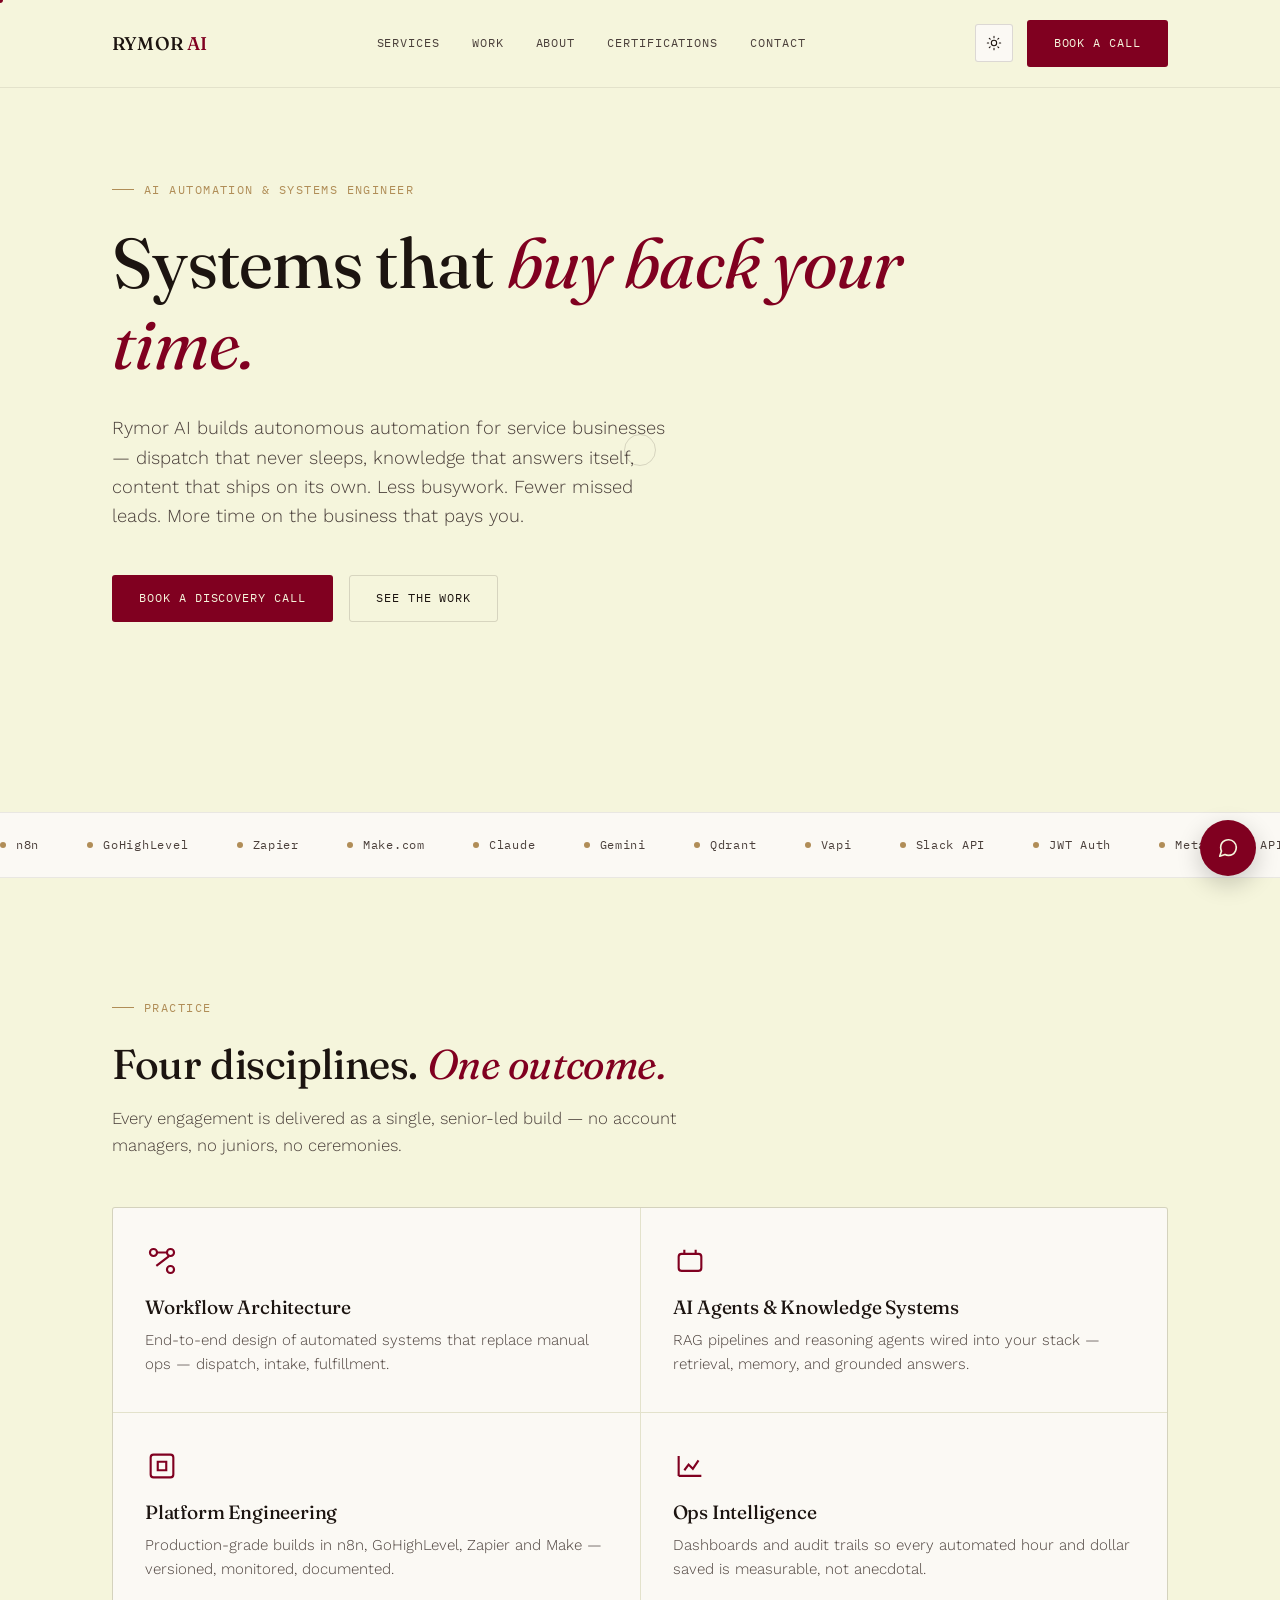
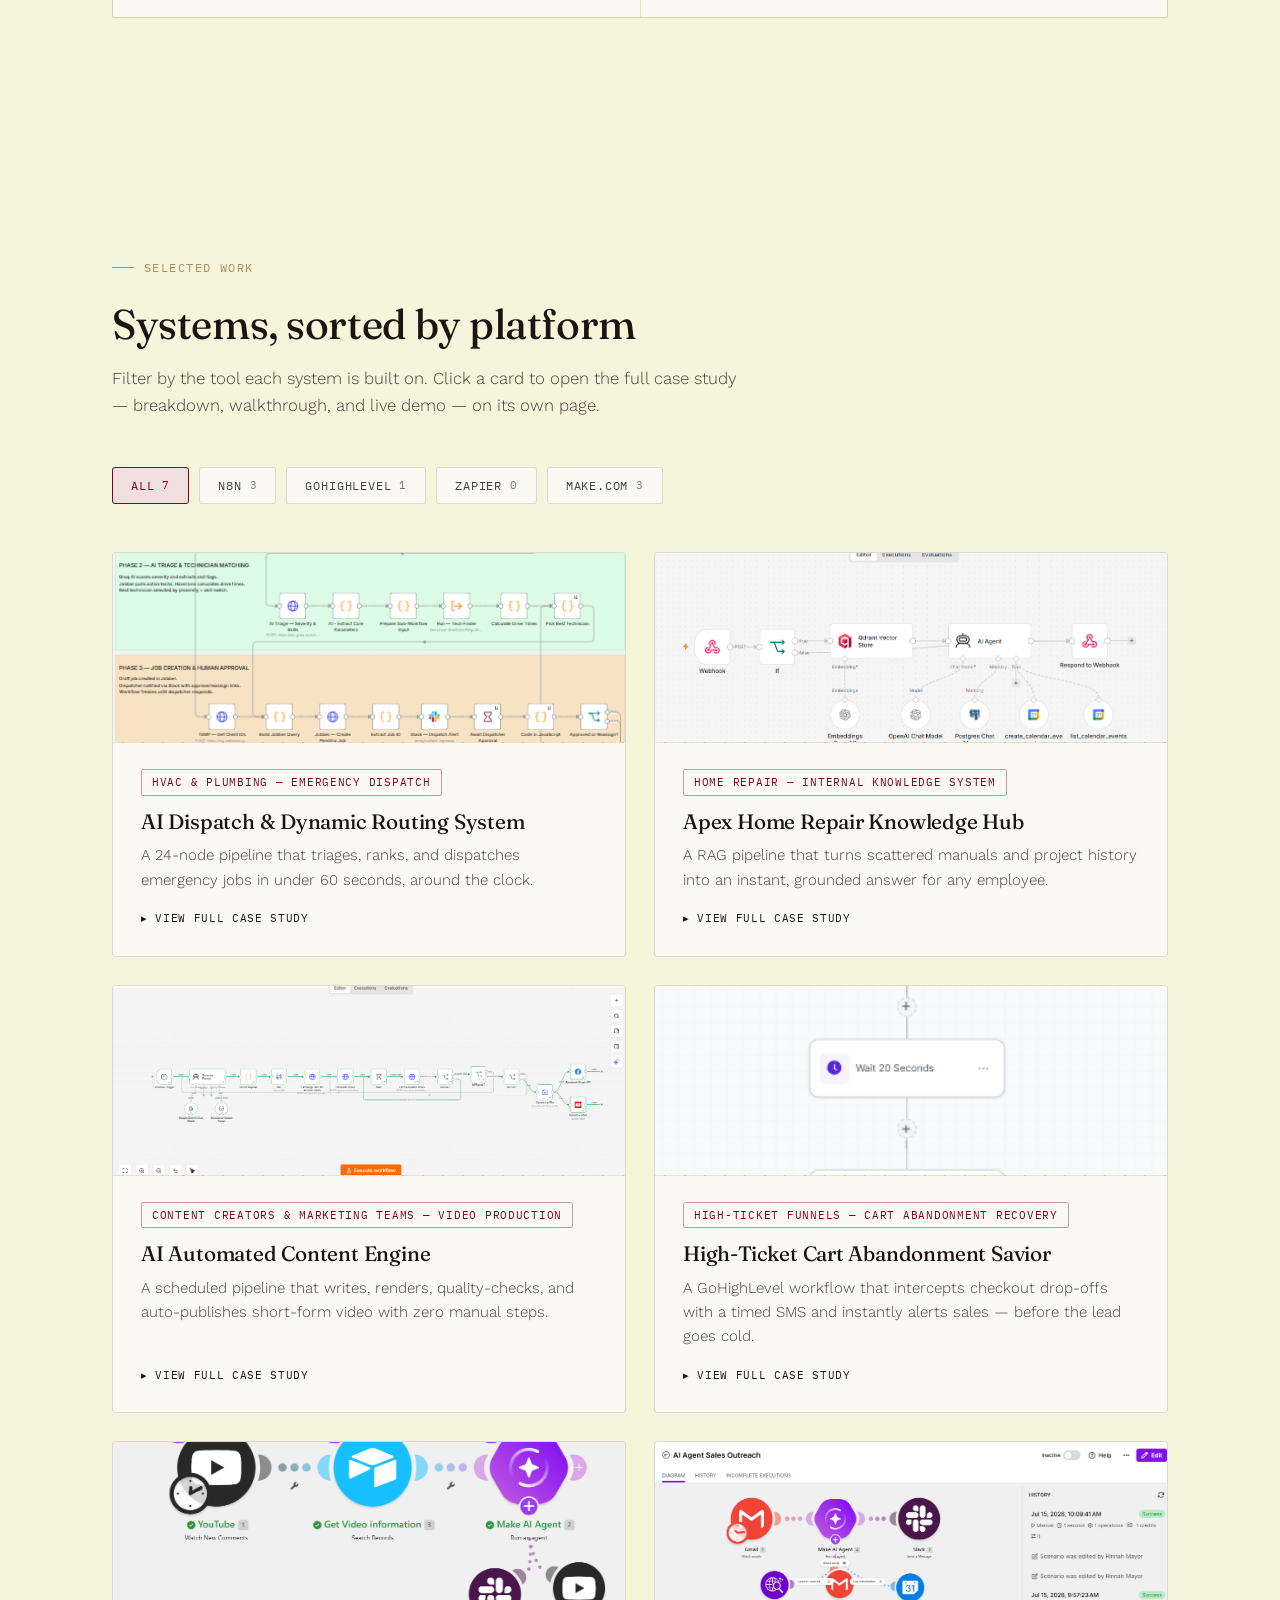
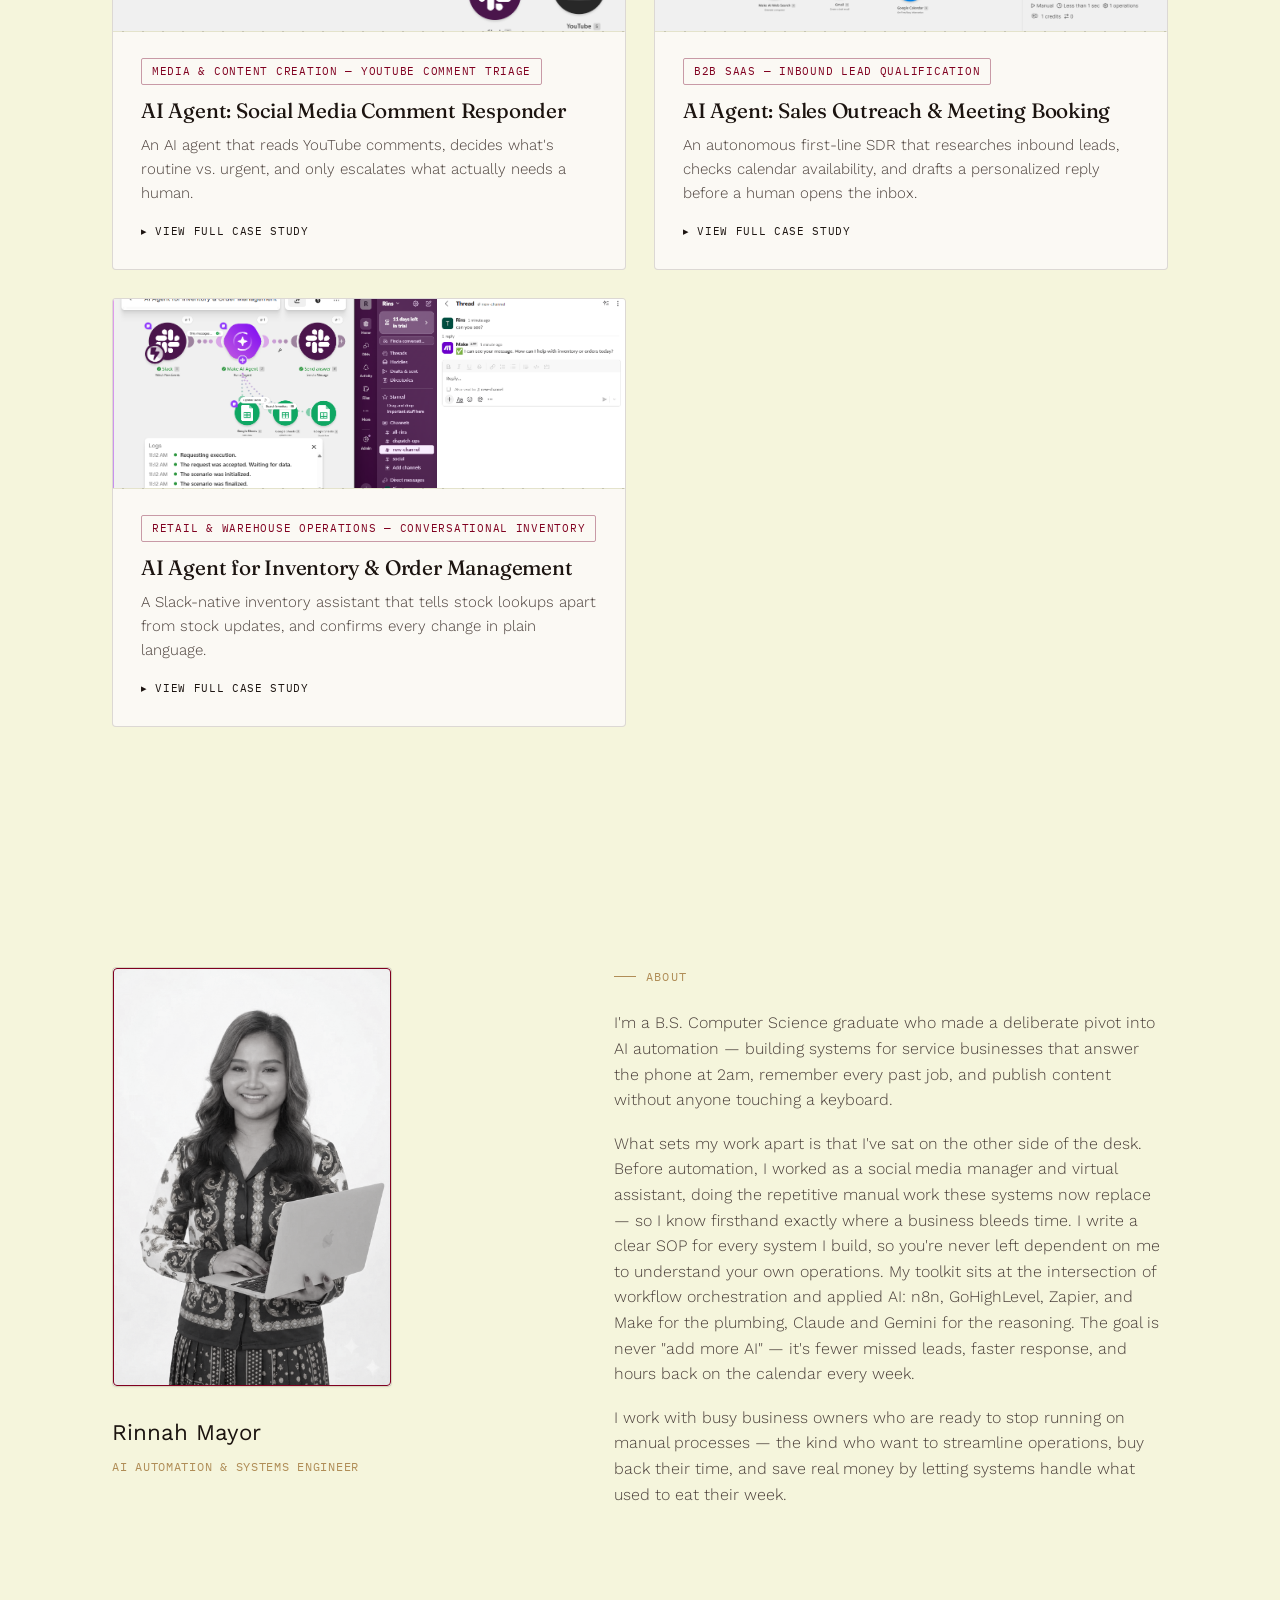
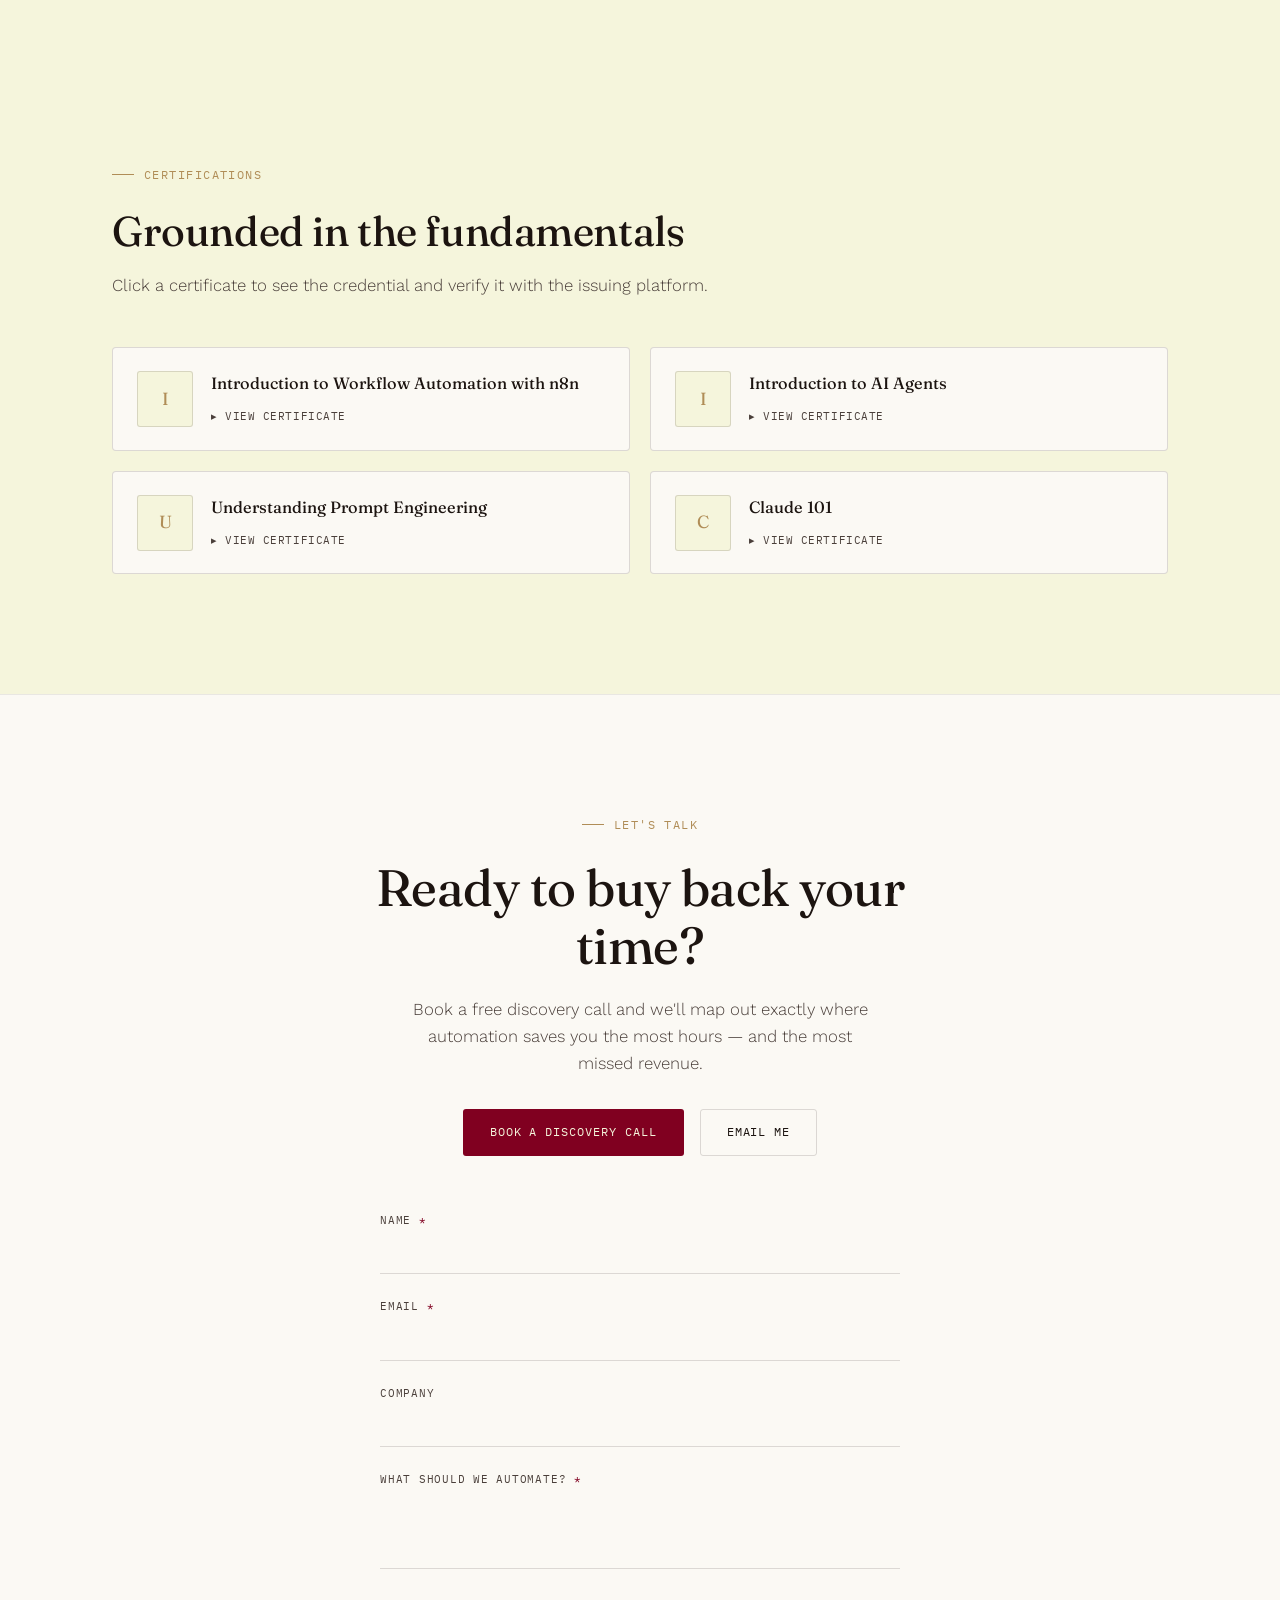
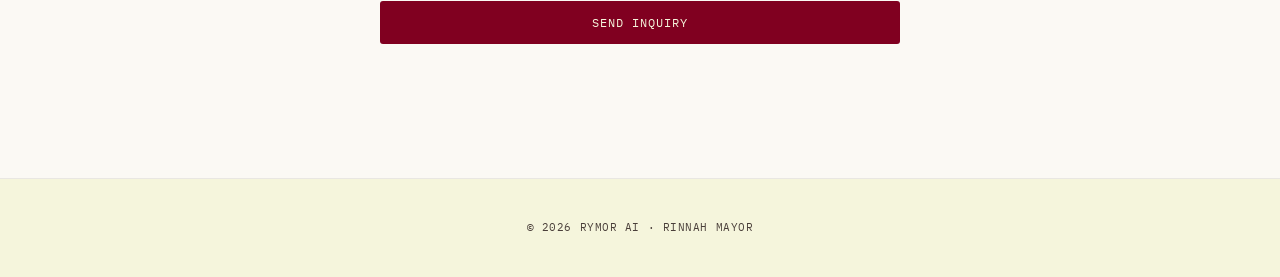
==== commit 2026c279: "Fix mobile layout: restore lost horizontal gutter, center About photo .hero and .section both declar" ====
--- a/index.html
+++ b/index.html
@@ -78,7 +78,7 @@
   <!-- ABOUT -->
   <section class="section wrap" id="about">
     <div class="about-grid reveal">
-      <div>
+      <div class="about-media">
         <div class="about-photo">
           <img src="assets/rinnah-mayor.png" alt="Rinnah Mayor, Founder of Rymor AI">
         </div>
--- a/assets/style.css
+++ b/assets/style.css
@@ -103,10 +103,10 @@
 }
 .theme-toggle:hover{border-color:var(--accent);}
 .theme-toggle svg{width:16px; height:16px; stroke:var(--text);}
-.nav-cta{
+a.nav-cta{
   display:none;
 }
-@media(min-width:860px){ .nav-cta{ display:inline-flex; } }
+@media(min-width:860px){ a.nav-cta{ display:inline-flex; } }
 
 /* ---------- BUTTONS ---------- */
 .btn{
@@ -131,7 +131,8 @@
 
 /* ---------- HERO ---------- */
 .hero{
-  padding:180px 0 100px;
+  padding-top:180px;
+  padding-bottom:100px;
   position:relative;
 }
 .eyebrow{
@@ -191,7 +192,7 @@
 }
 
 /* ---------- SECTION HEADERS ---------- */
-.section{padding:120px 0;}
+.section{padding-top:120px; padding-bottom:120px;}
 /* standalone pages (case-*.html, cert-*.html) sit directly under the fixed nav */
 .page-detail{padding:160px 0 120px;}
 .section-label{
@@ -626,6 +627,8 @@
 
 @media(max-width:700px){
   .nav-links{display:none;}
-  .hero{padding:140px 0 70px;}
-  .section{padding:80px 0;}
-}
+  .hero{padding-top:140px; padding-bottom:70px;}
+  .section{padding-top:80px; padding-bottom:80px;}
+  .about-media{text-align:center;}
+  .about-photo{margin-left:auto; margin-right:auto;}
+}
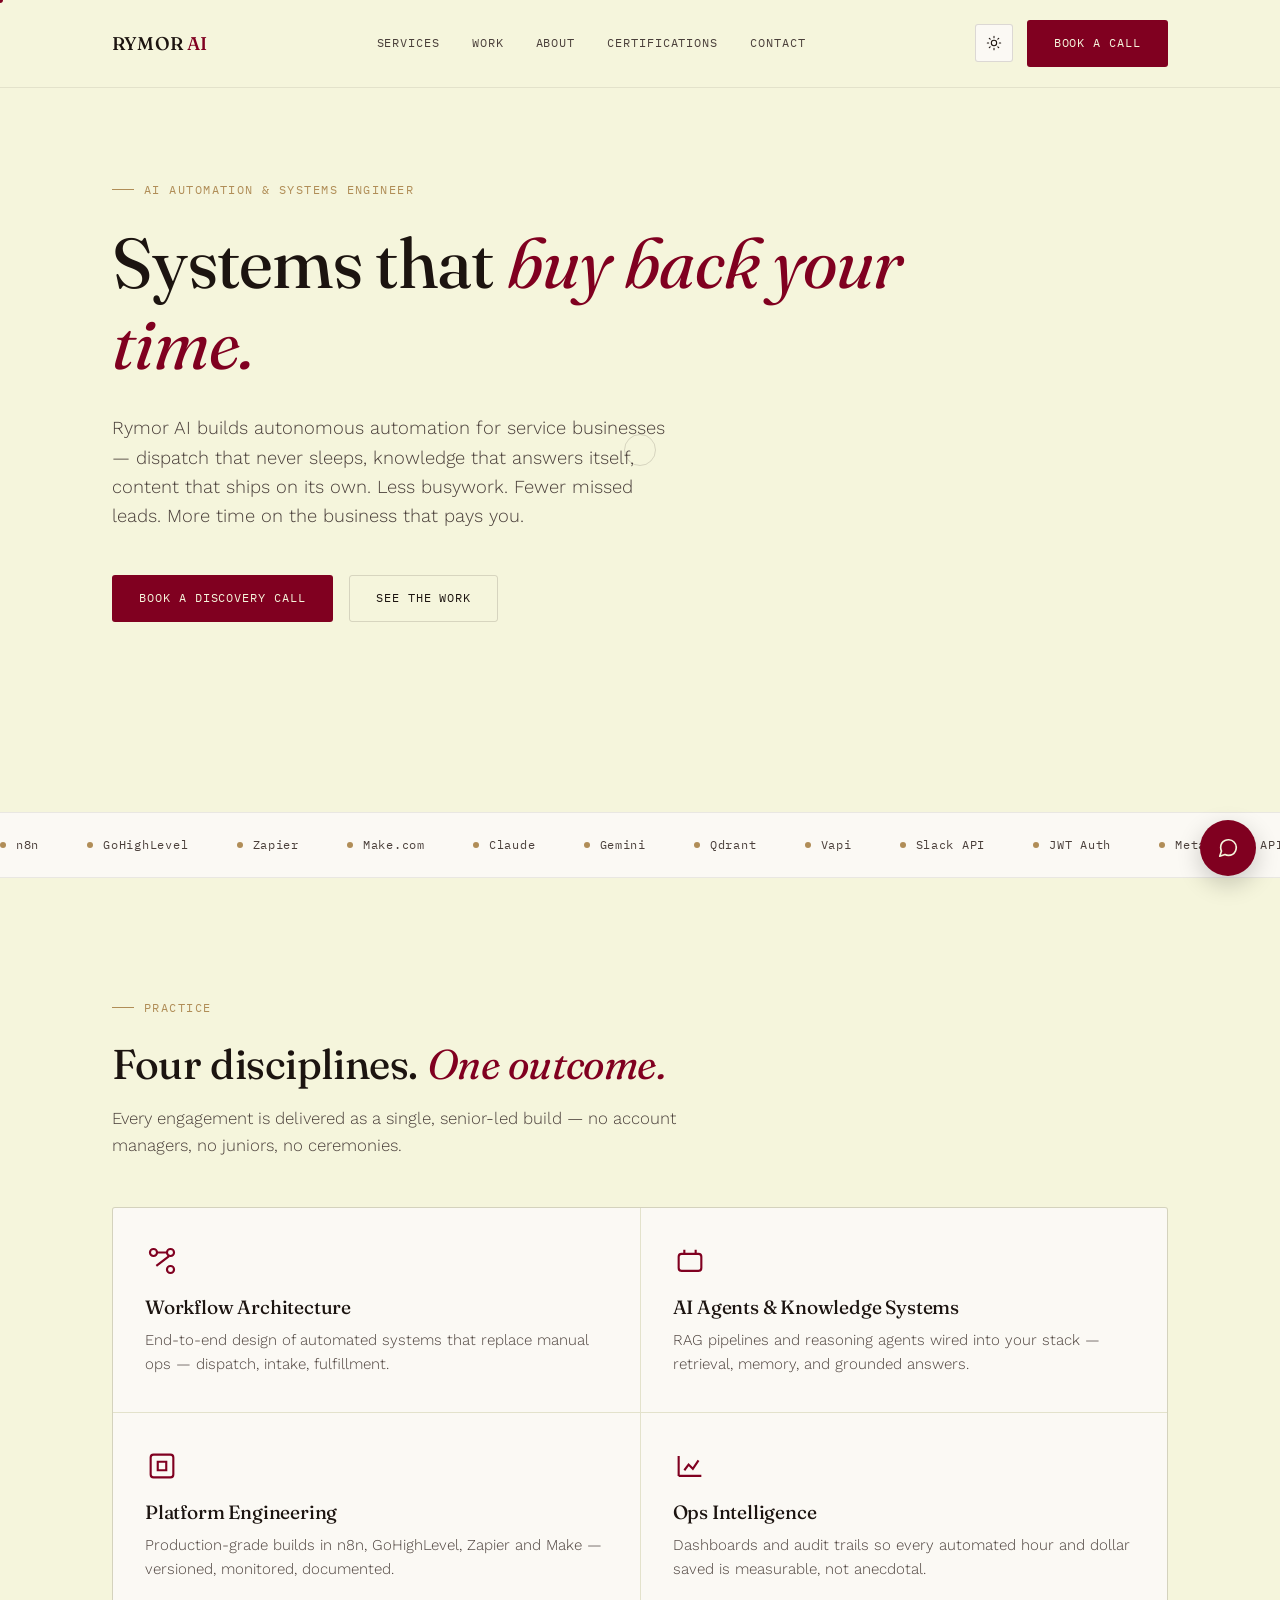
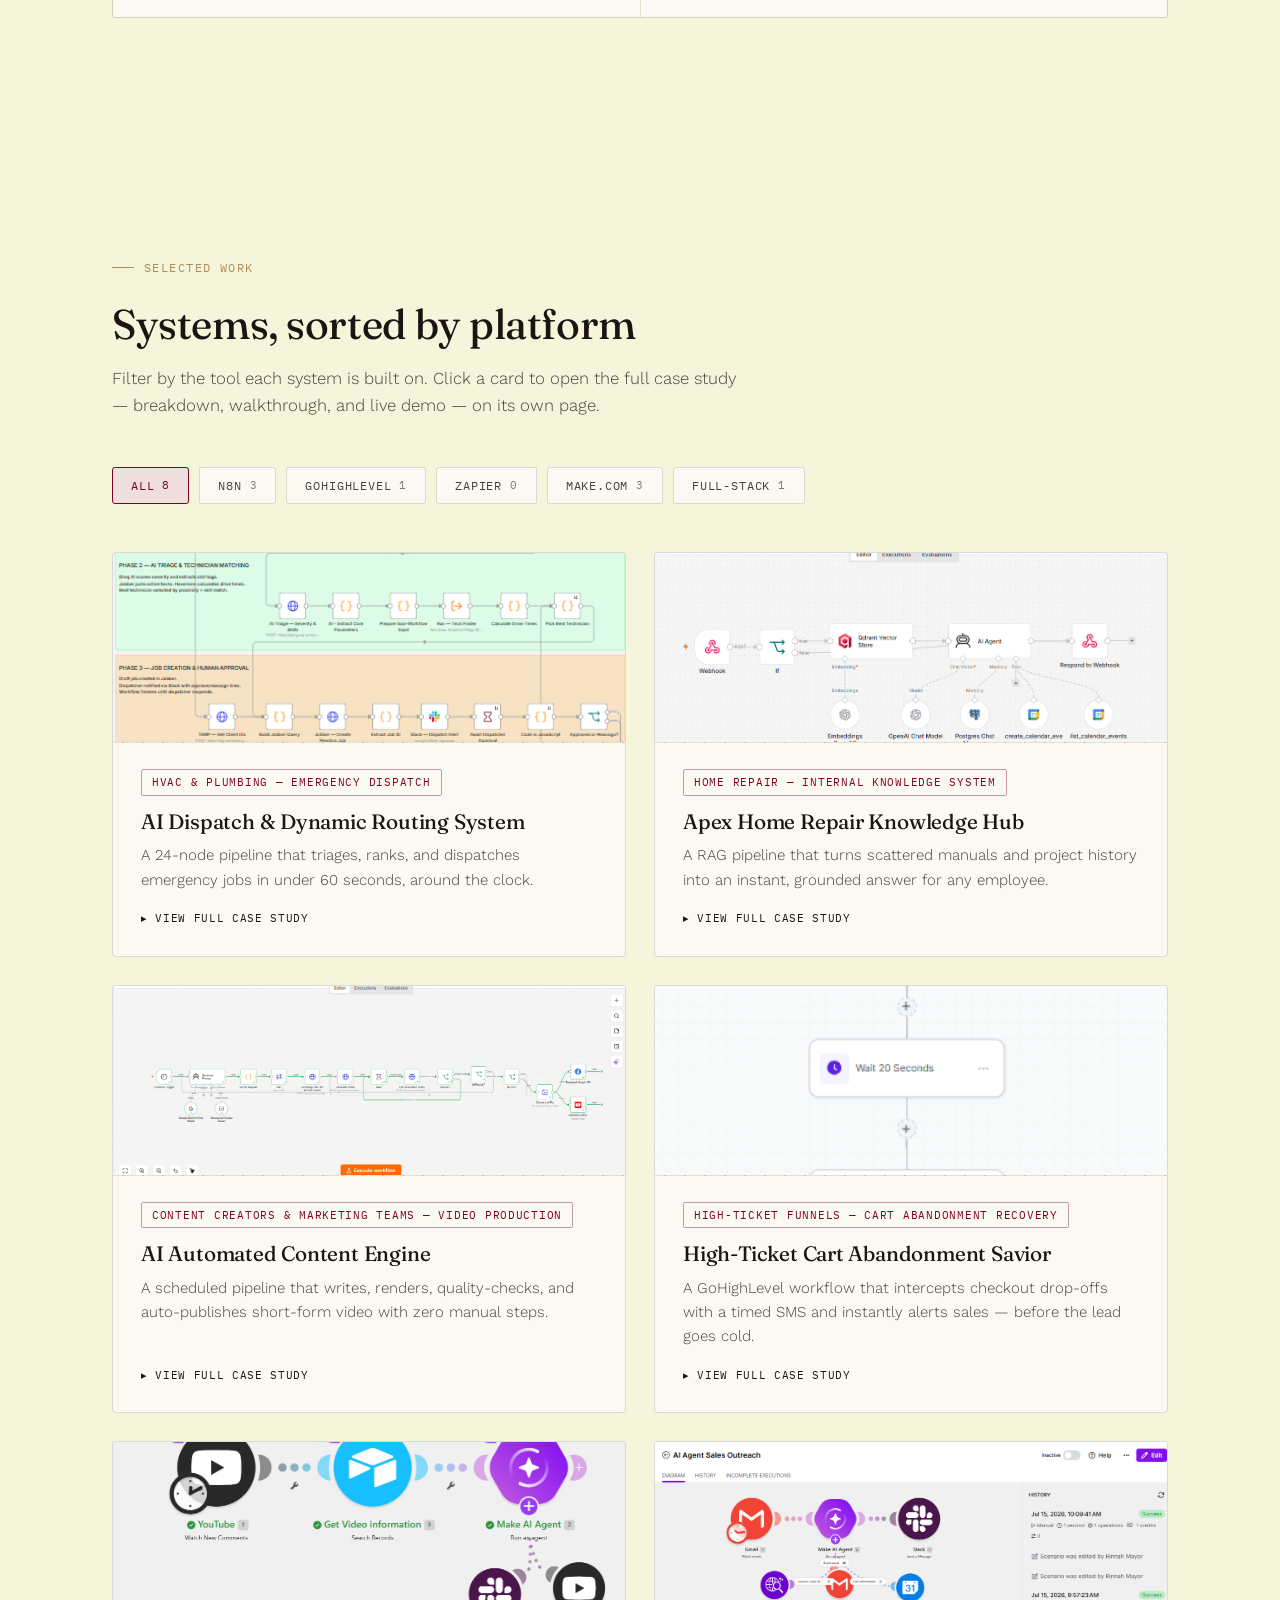
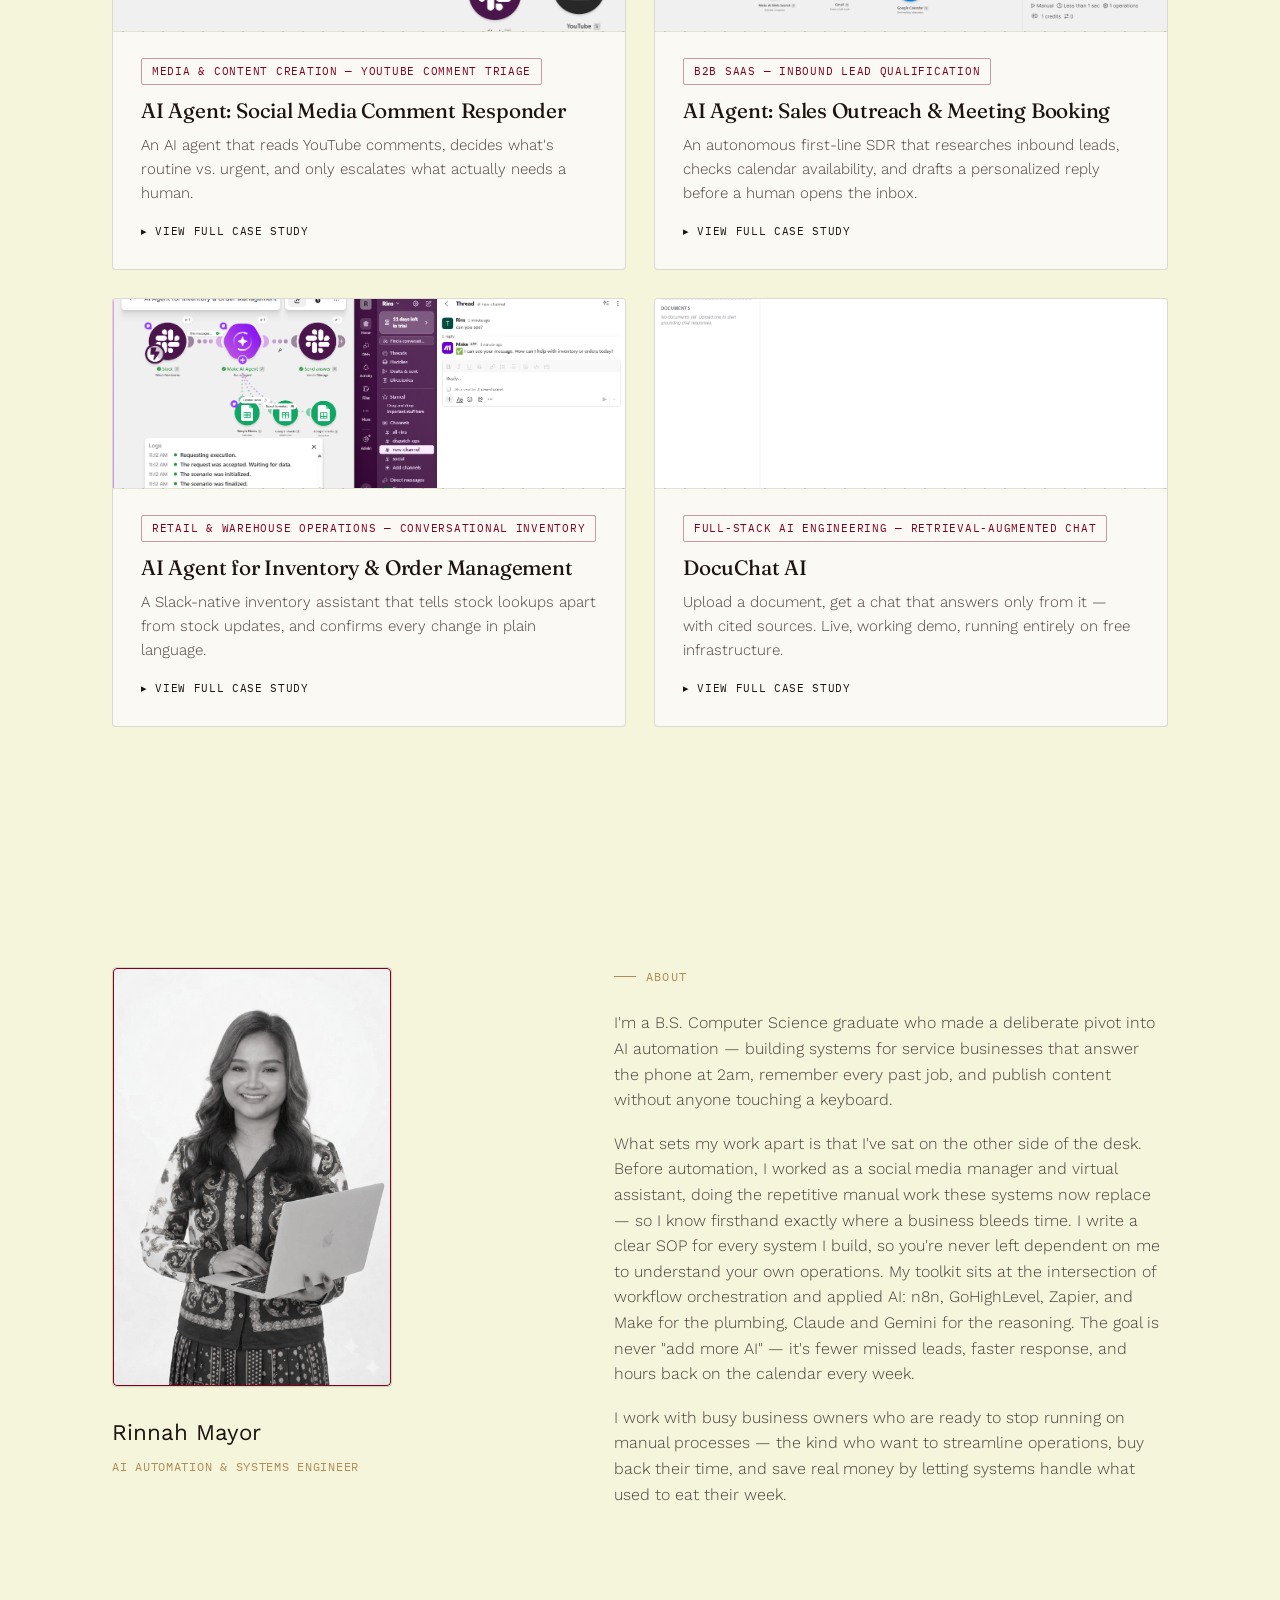
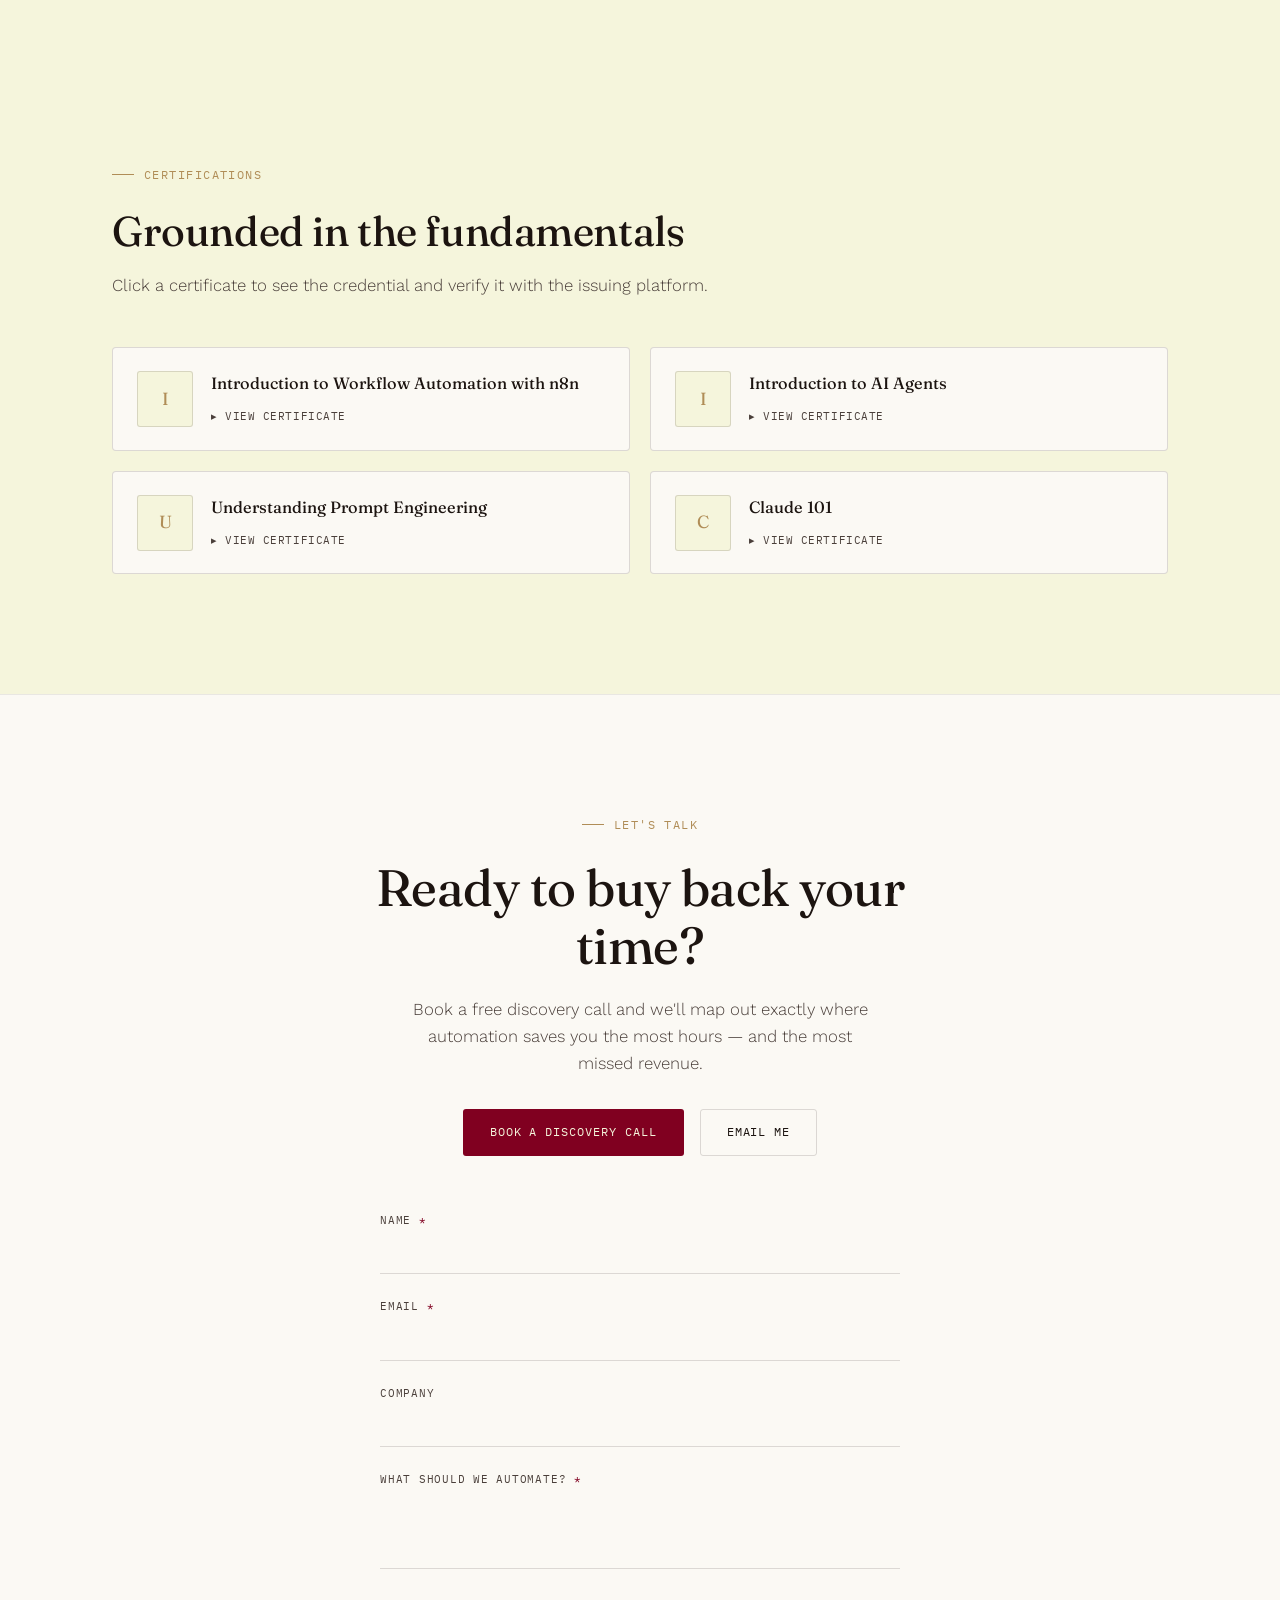
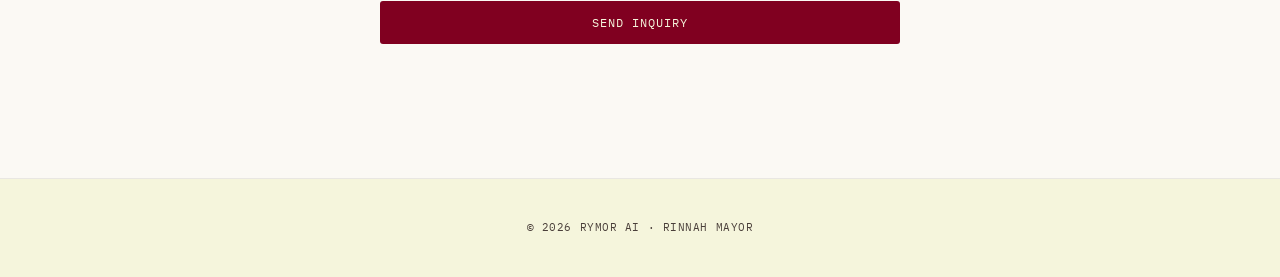
==== commit 66c88fcb: "Add DocuChat AI: a live, usable full-stack RAG project Unlike the automation-platform case studies, " ====
--- a/index.html
+++ b/index.html
@@ -226,7 +226,8 @@
   { id:'n8n',   label:'n8n' },
   { id:'ghl',   label:'GoHighLevel' },
   { id:'zapier',label:'Zapier' },
-  { id:'make',  label:'Make.com' }
+  { id:'make',  label:'Make.com' },
+  { id:'custom',label:'Full-Stack' }
 ];
 
 const CASE_DATA = [
@@ -292,6 +293,15 @@
     blurb:'A Slack-native inventory assistant that tells stock lookups apart from stock updates, and confirms every change in plain language.',
     image:'assets/AI%20Agent%20Social%20Media%20Comment%20Responder.png',
     page:'case-inventory-management.html'
+  },
+  {
+    id:'documind',
+    platform:'custom',
+    tag:'Full-Stack AI Engineering — Retrieval-Augmented Chat',
+    title:'DocuChat AI',
+    blurb:'Upload a document, get a chat that answers only from it — with cited sources. Live, working demo, running entirely on free infrastructure.',
+    image:'assets/DocuChat%20AI.png',
+    page:'case-documind.html'
   }
 ];
 
--- a/assets/style.css
+++ b/assets/style.css
@@ -194,7 +194,7 @@
 /* ---------- SECTION HEADERS ---------- */
 .section{padding-top:120px; padding-bottom:120px;}
 /* standalone pages (case-*.html, cert-*.html) sit directly under the fixed nav */
-.page-detail{padding:160px 0 120px;}
+.page-detail{padding-top:160px; padding-bottom:120px;}
 .section-label{
   font-family:'IBM Plex Mono', monospace; font-size:0.7rem;
   letter-spacing:0.1em; text-transform:uppercase;
@@ -382,6 +382,27 @@
   color:var(--text-soft);
 }
 
+/* live, usable demo callout (for coded projects, not no-code platform builds) */
+.live-demo-callout{
+  border:1px solid var(--border);
+  border-radius:4px;
+  overflow:hidden;
+  margin-bottom:40px;
+}
+.live-demo-shot{display:block; width:100%; height:auto; border-bottom:1px solid var(--border-soft);}
+.live-demo-body{
+  padding:24px 28px;
+  display:flex; flex-wrap:wrap; align-items:center; justify-content:space-between; gap:20px;
+  background:var(--card);
+}
+.live-demo-text{flex:1; min-width:220px;}
+.live-demo-text h4{
+  font-family:'IBM Plex Mono', monospace; font-size:0.7rem;
+  letter-spacing:0.1em; text-transform:uppercase; color:var(--thread); margin-bottom:6px;
+}
+.live-demo-text p{color:var(--text-soft); font-size:0.92rem; font-weight:300;}
+.live-demo-ctas{display:flex; gap:12px; flex-wrap:wrap;}
+
 /* video slots inside detail pages */
 .video-section{margin-top:0;}
 .video-grid{
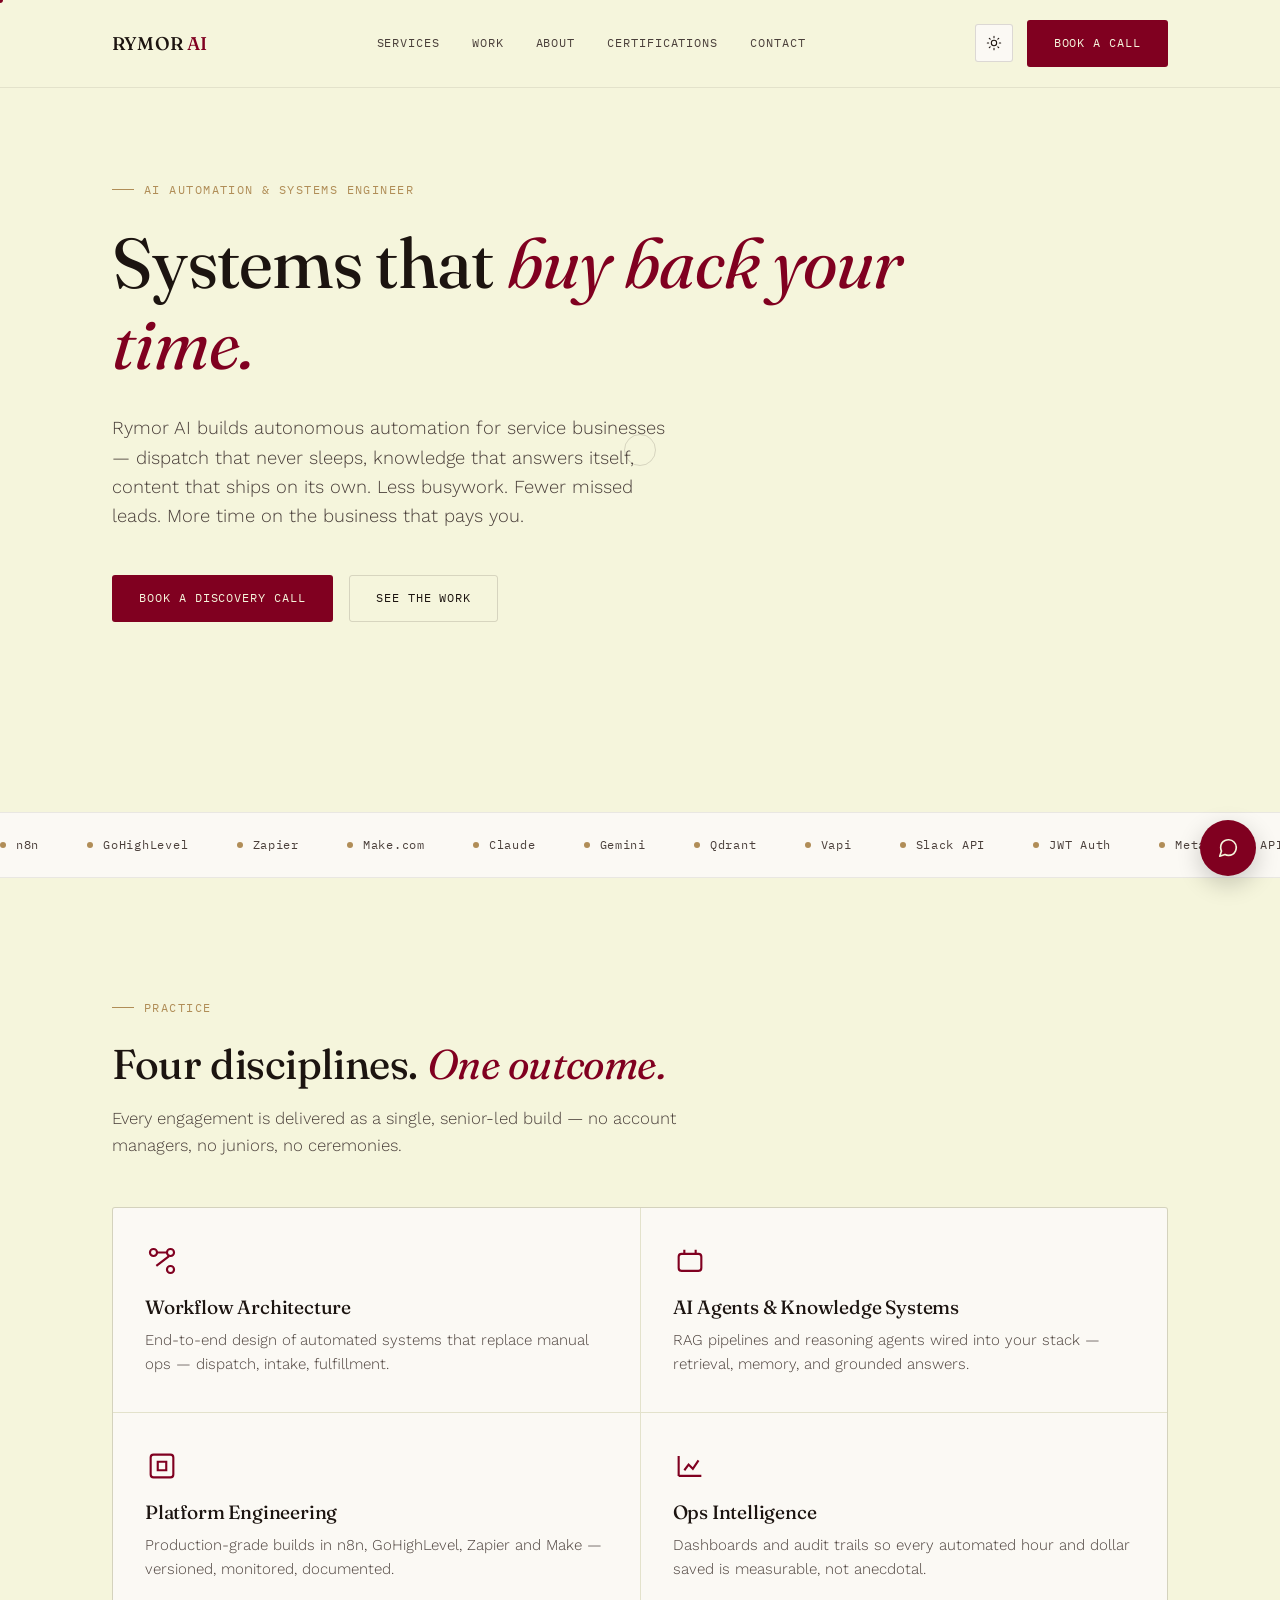
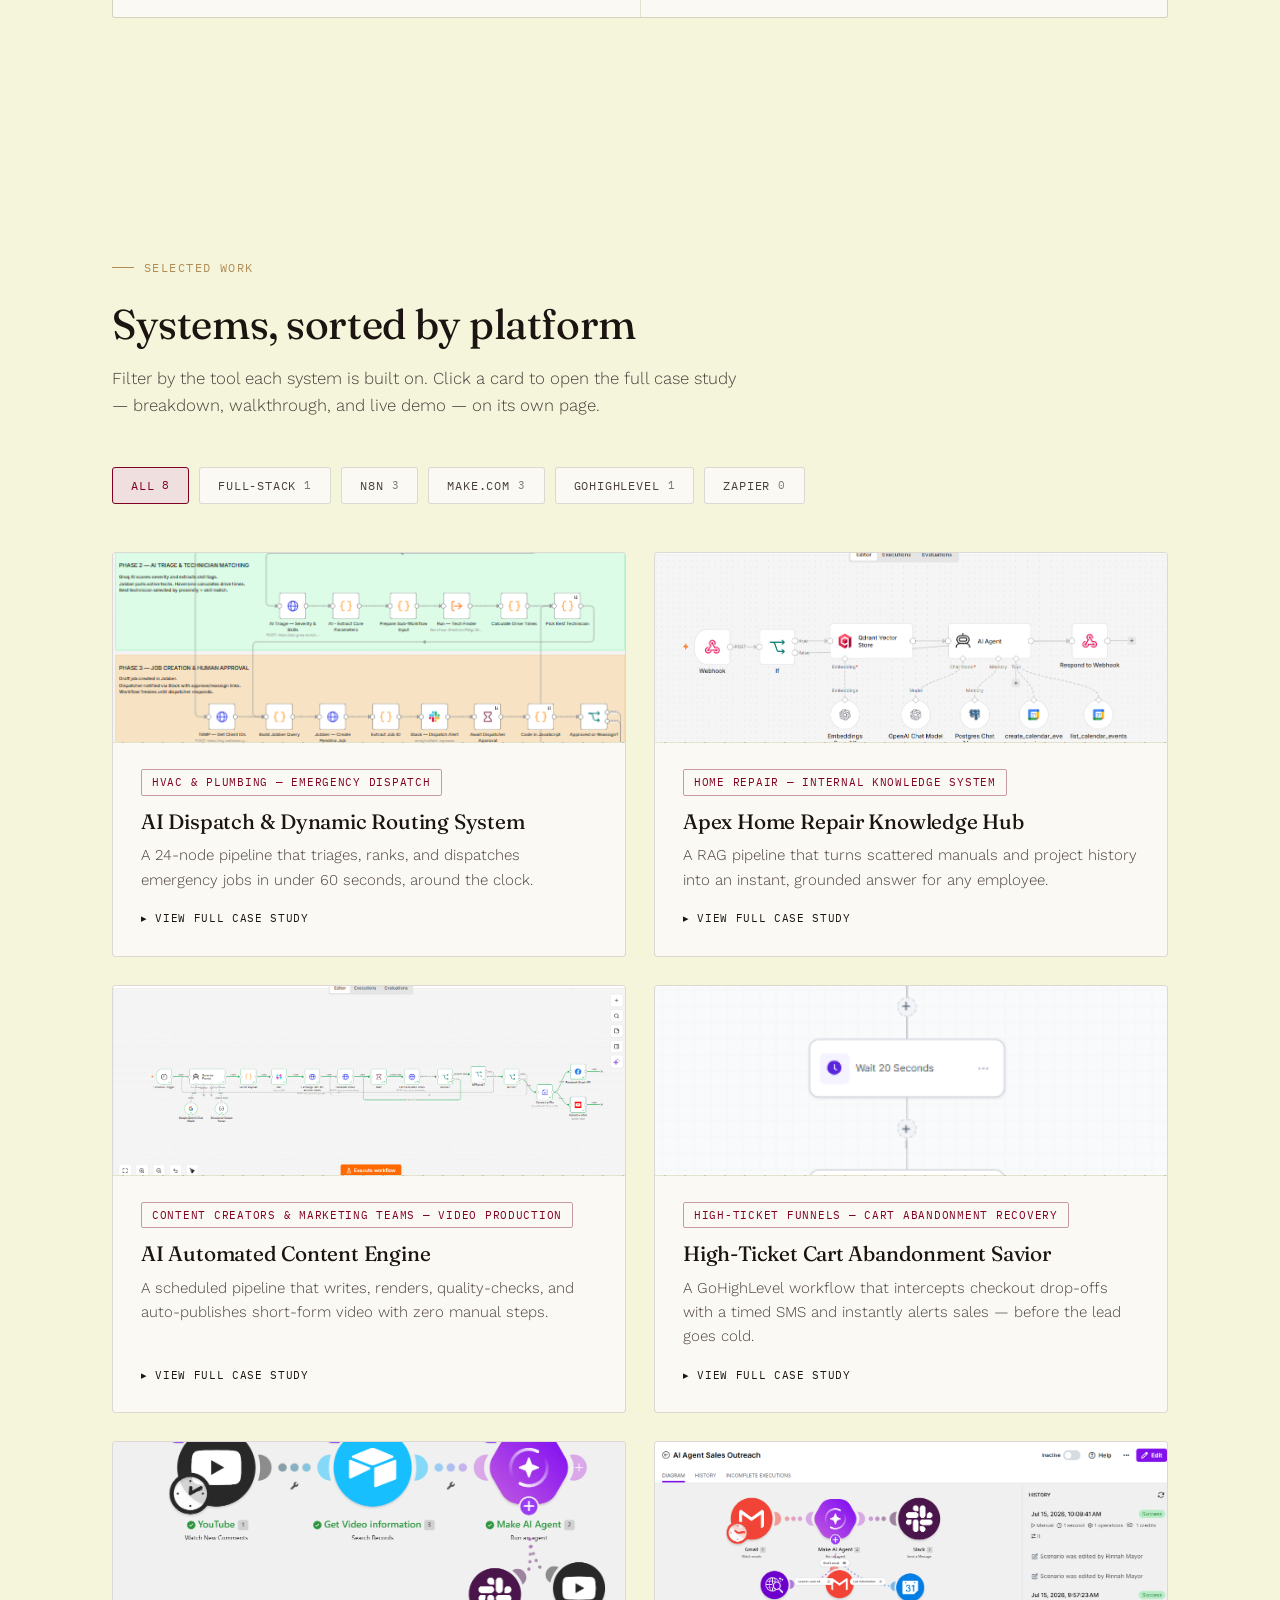
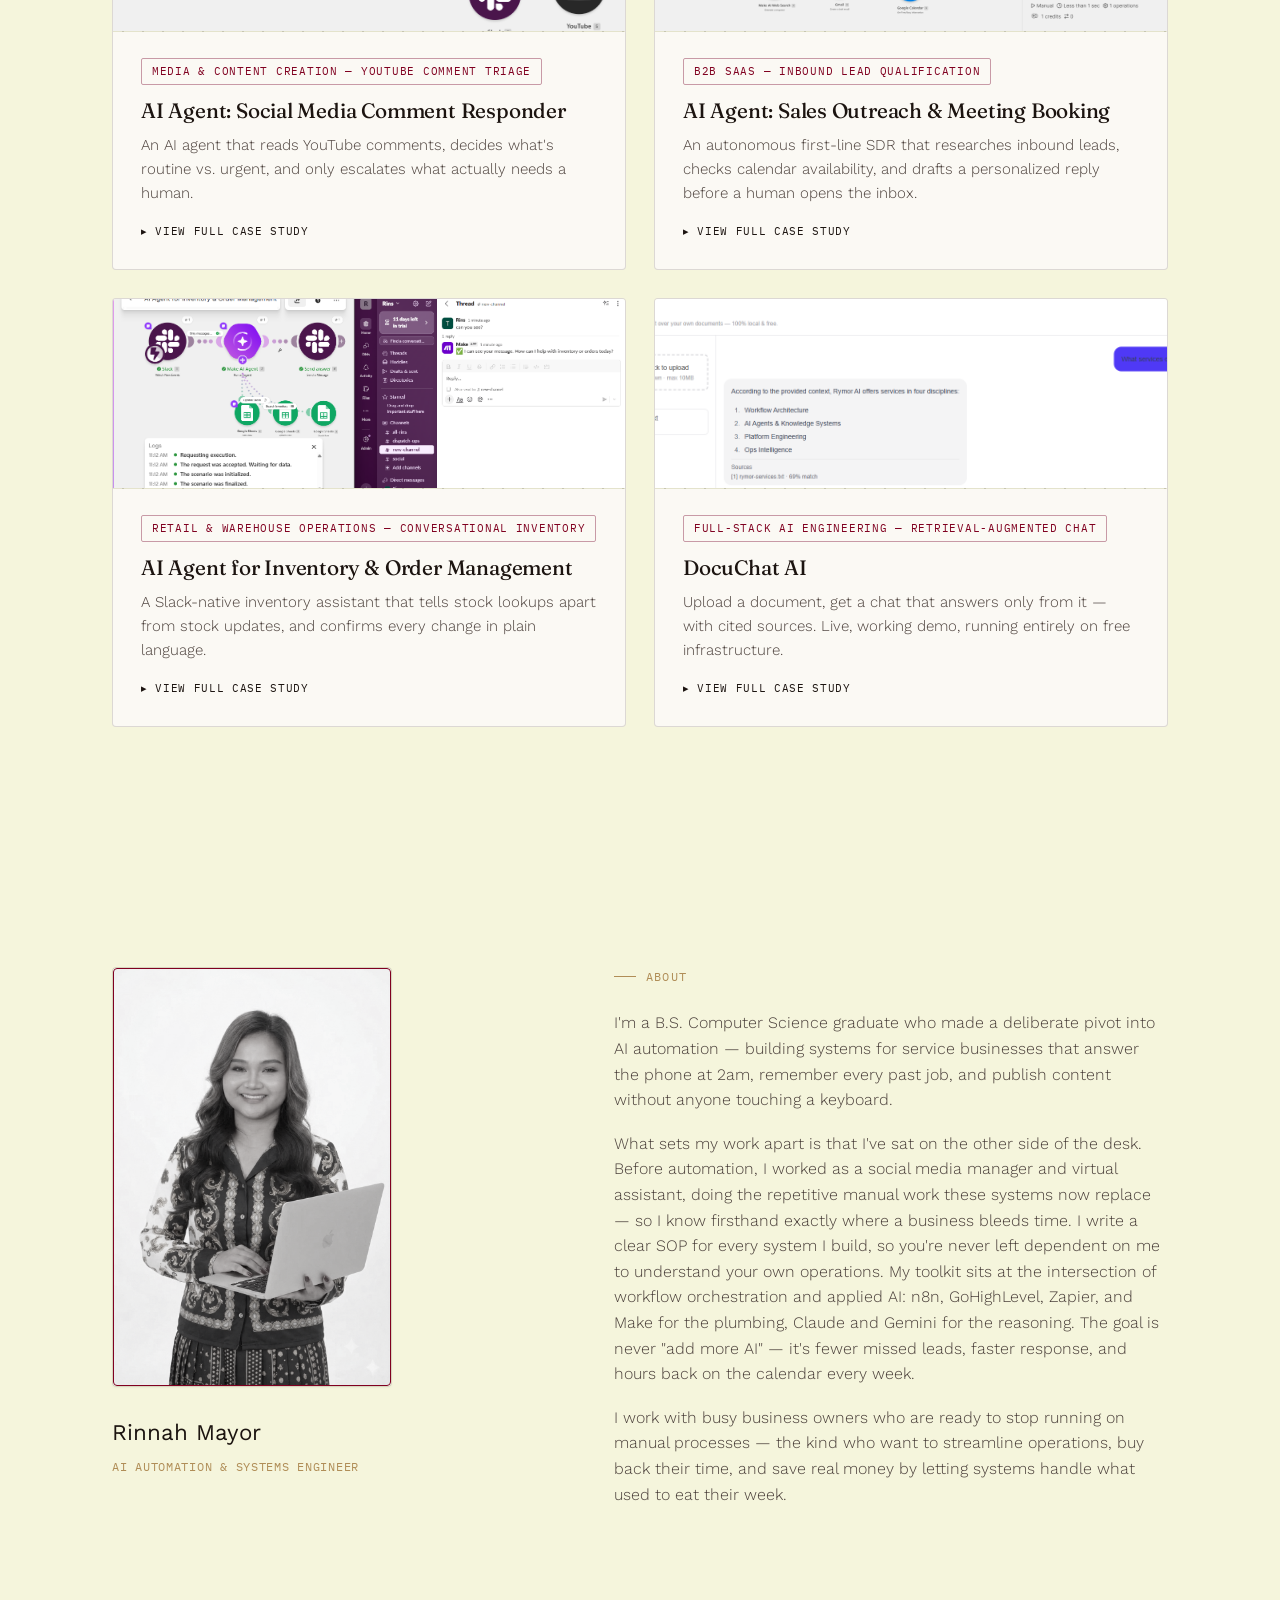
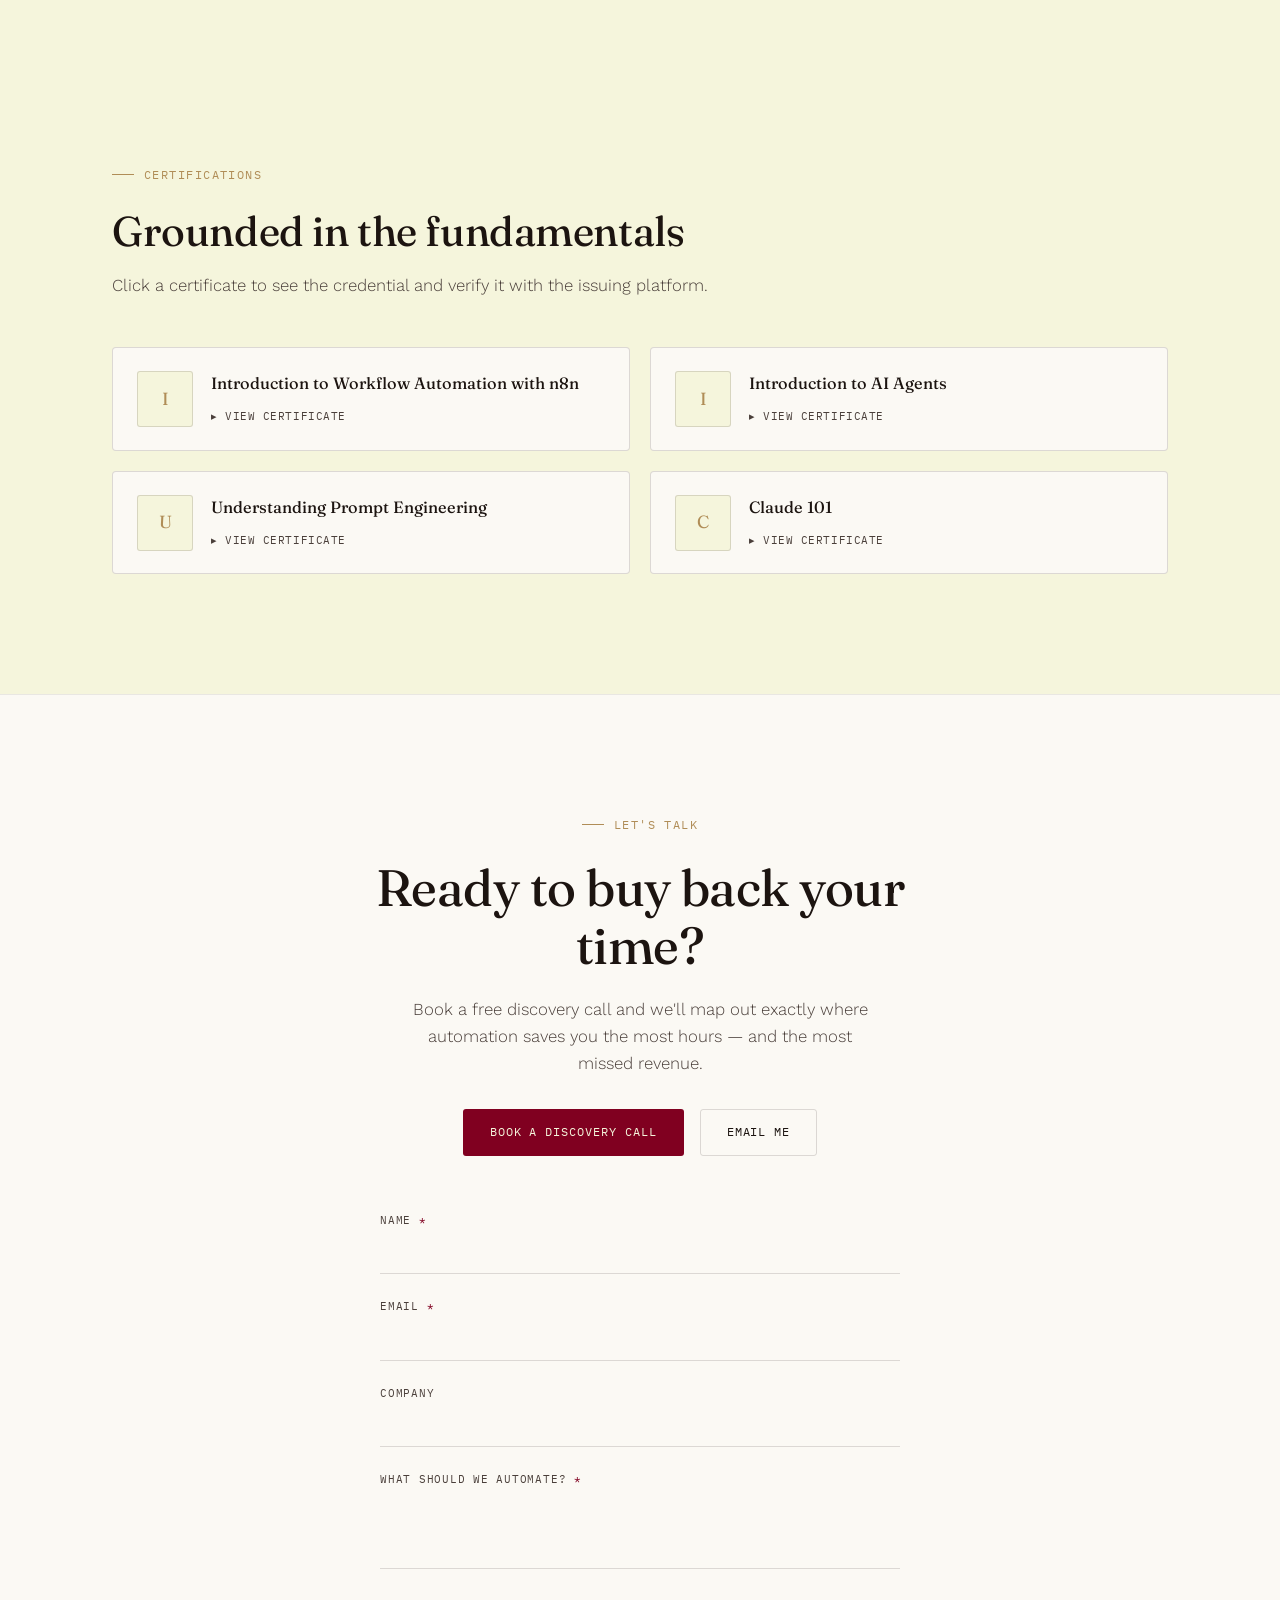
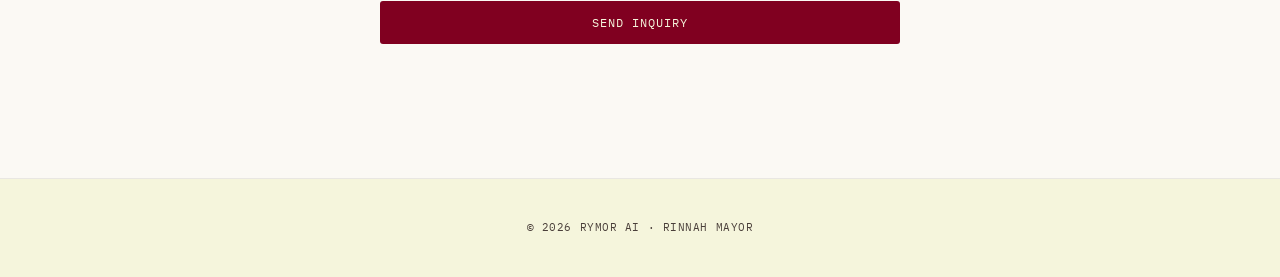
==== commit af08ee23: "Replace DocuChat AI screenshot with a real active conversation, reorder platform filters Screenshot " ====
--- a/index.html
+++ b/index.html
@@ -223,11 +223,11 @@
    ========================================================================= */
 const PLATFORMS = [
   { id:'all',   label:'All' },
+  { id:'custom',label:'Full-Stack' },
   { id:'n8n',   label:'n8n' },
+  { id:'make',  label:'Make.com' },
   { id:'ghl',   label:'GoHighLevel' },
-  { id:'zapier',label:'Zapier' },
-  { id:'make',  label:'Make.com' },
-  { id:'custom',label:'Full-Stack' }
+  { id:'zapier',label:'Zapier' }
 ];
 
 const CASE_DATA = [
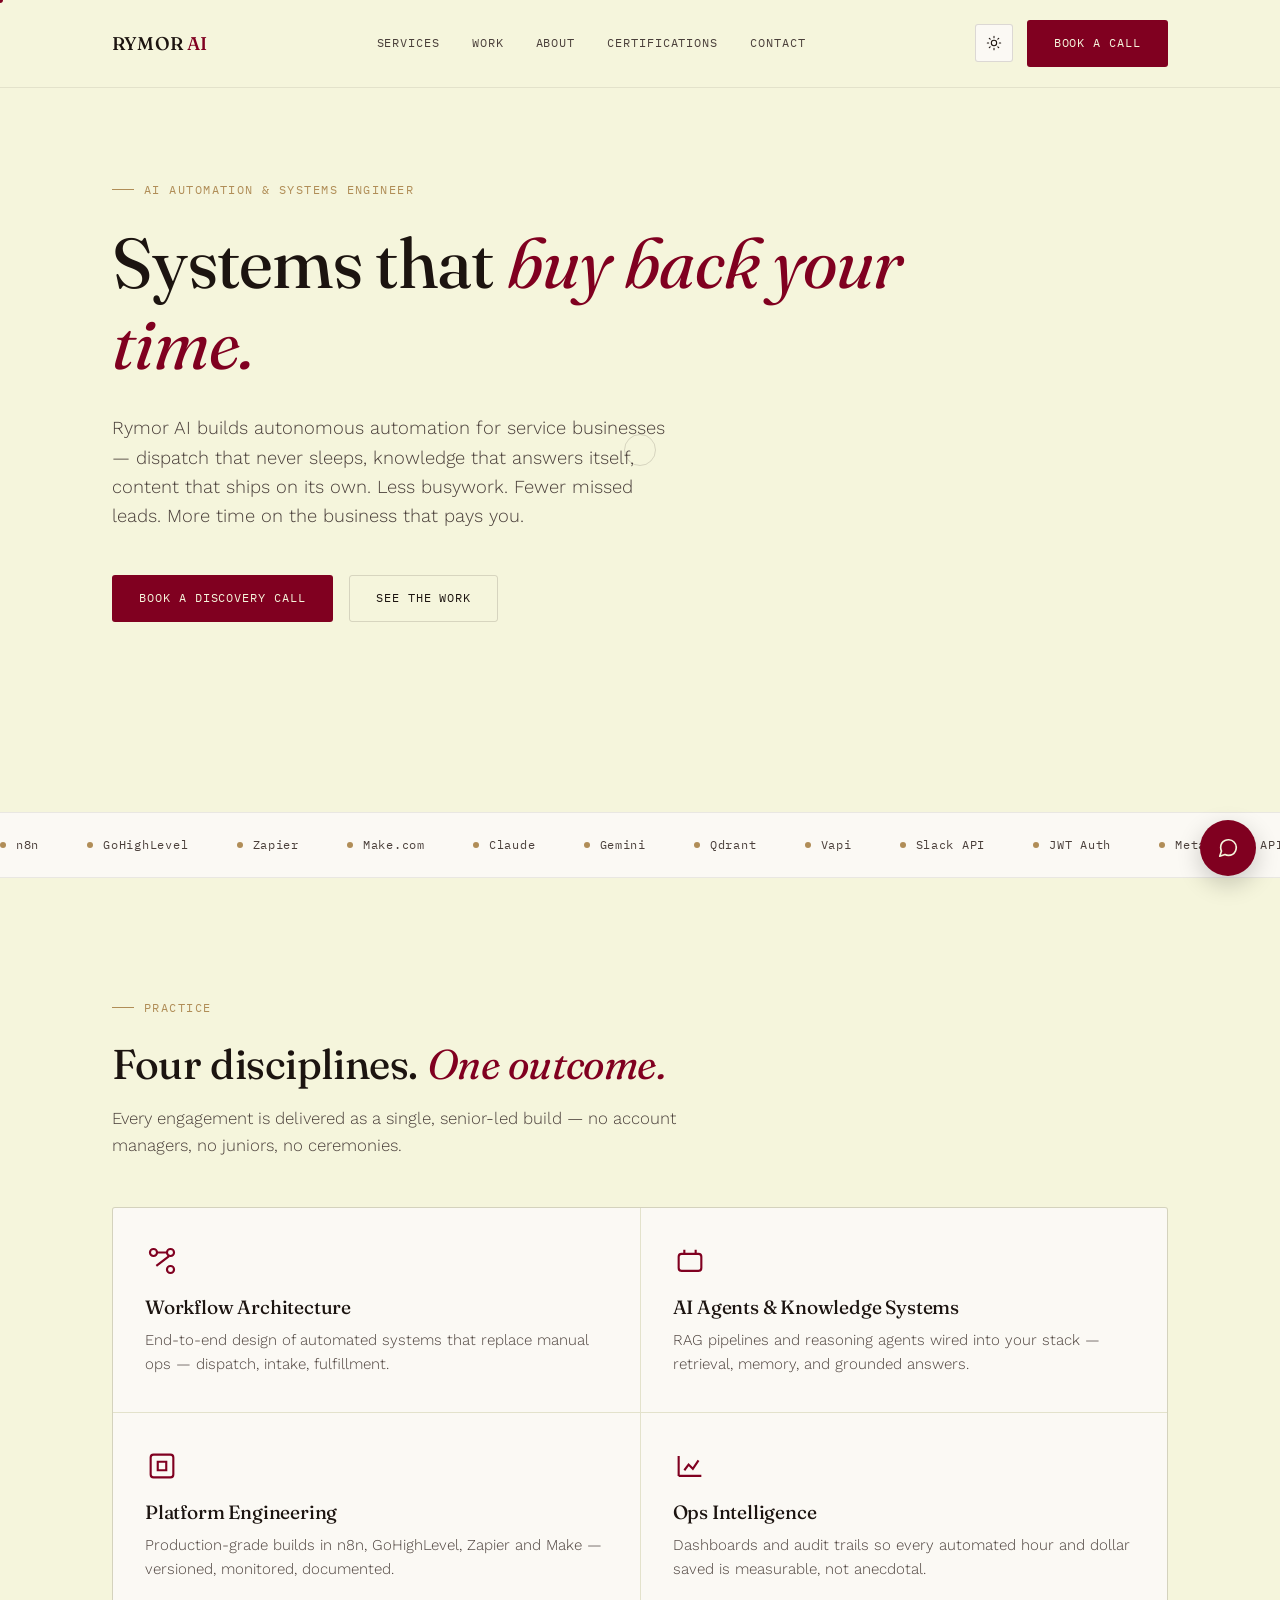
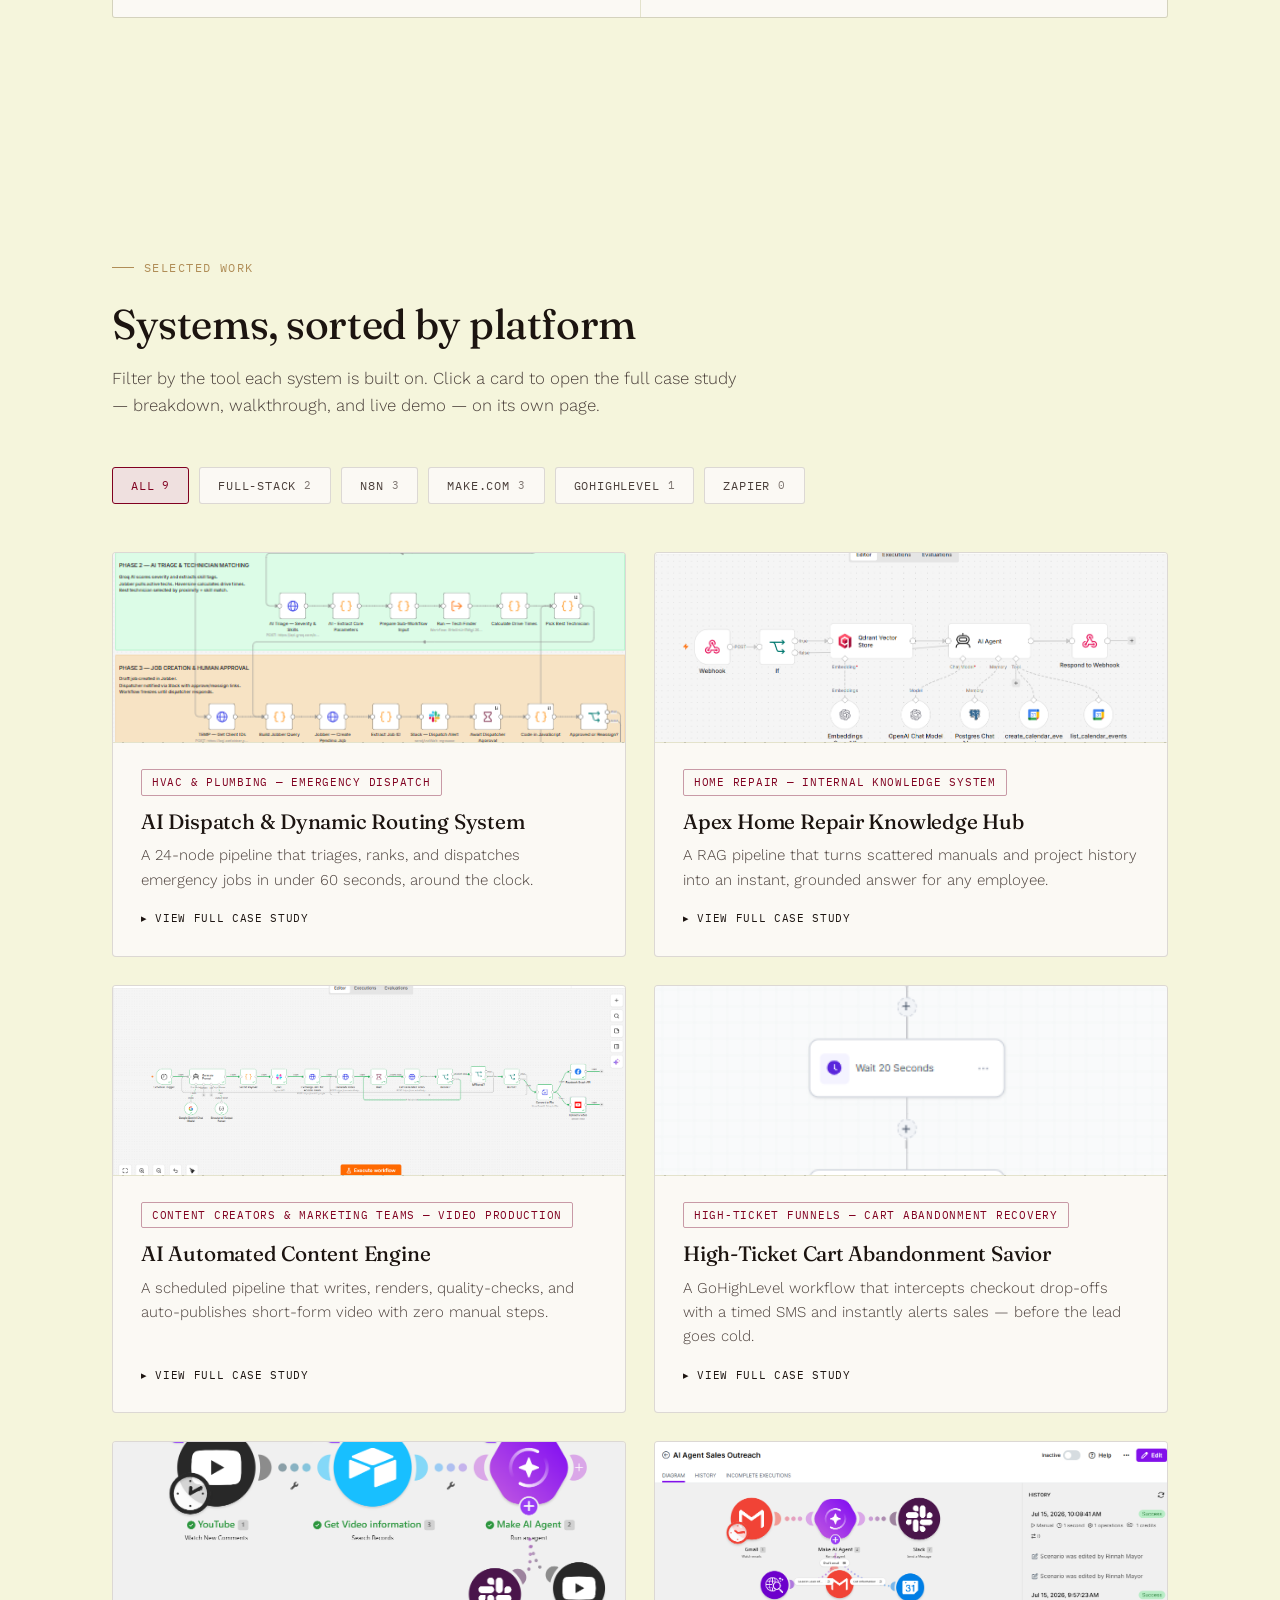
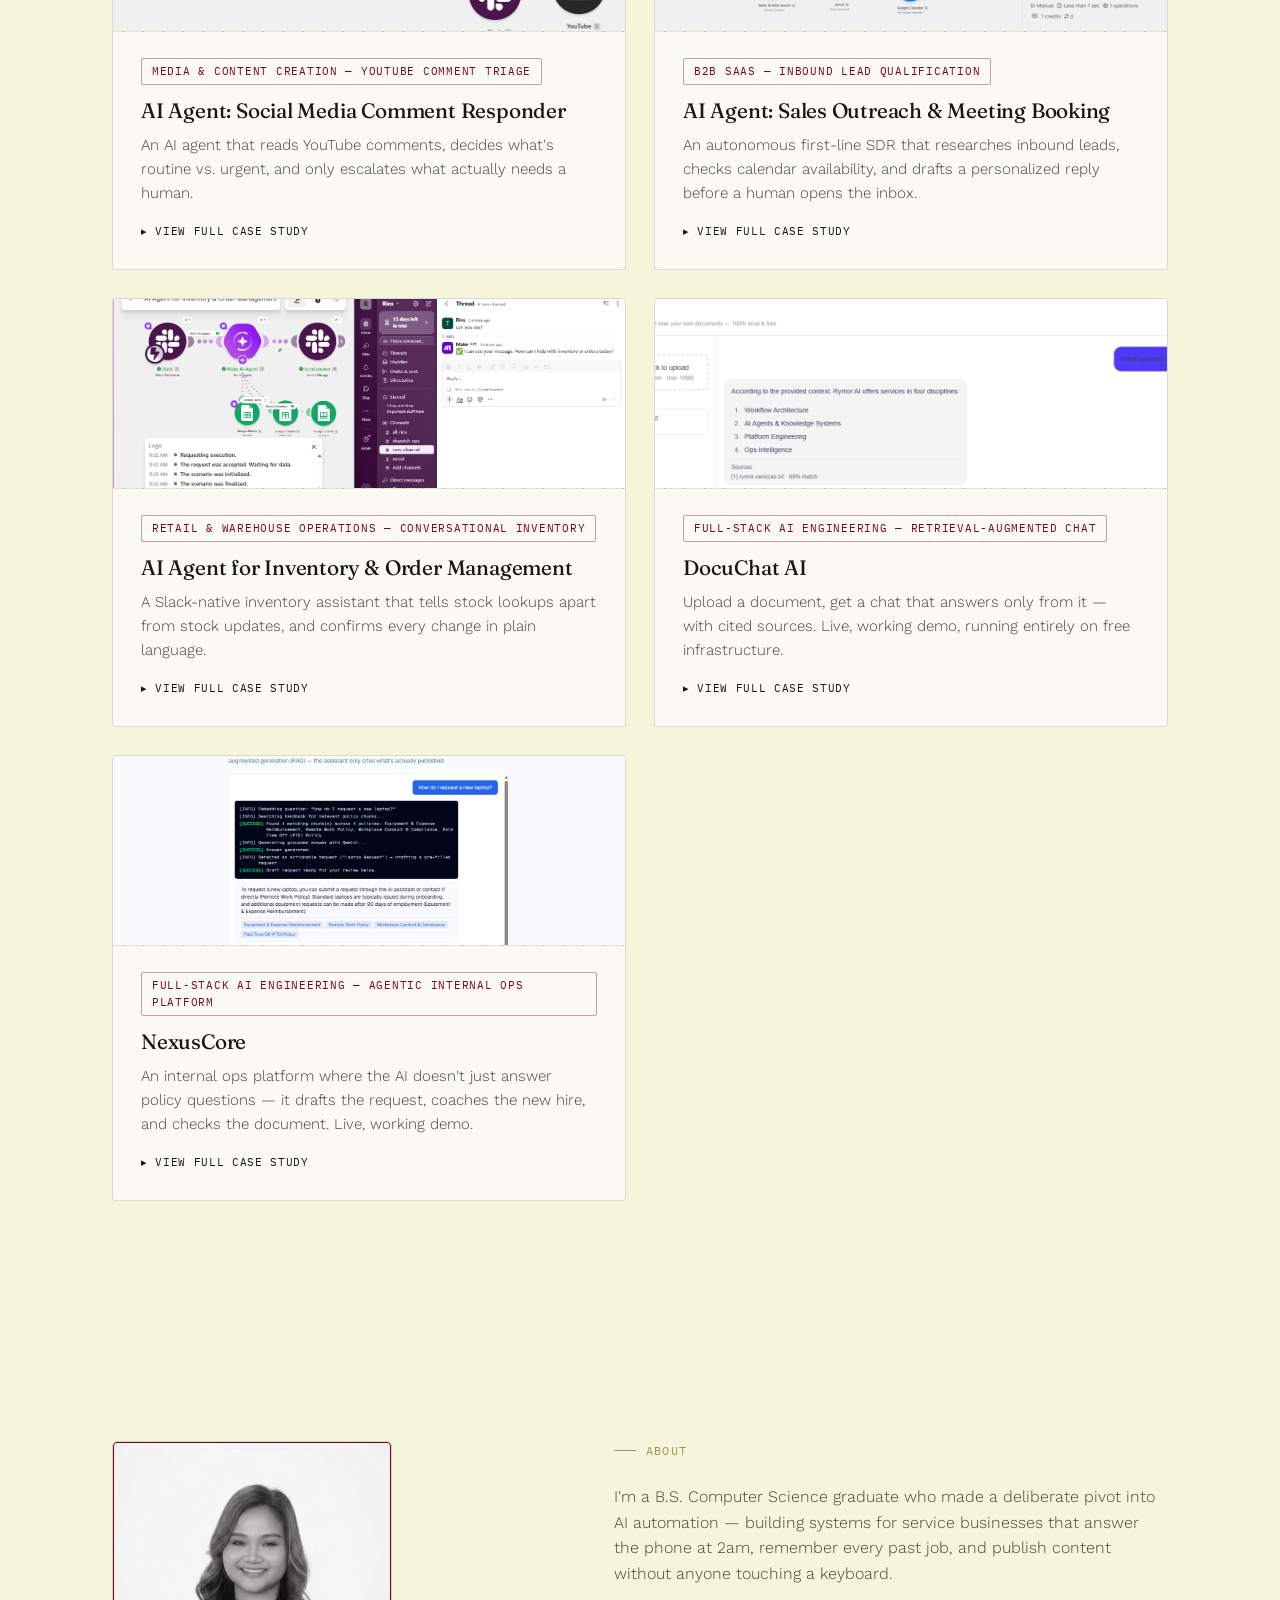
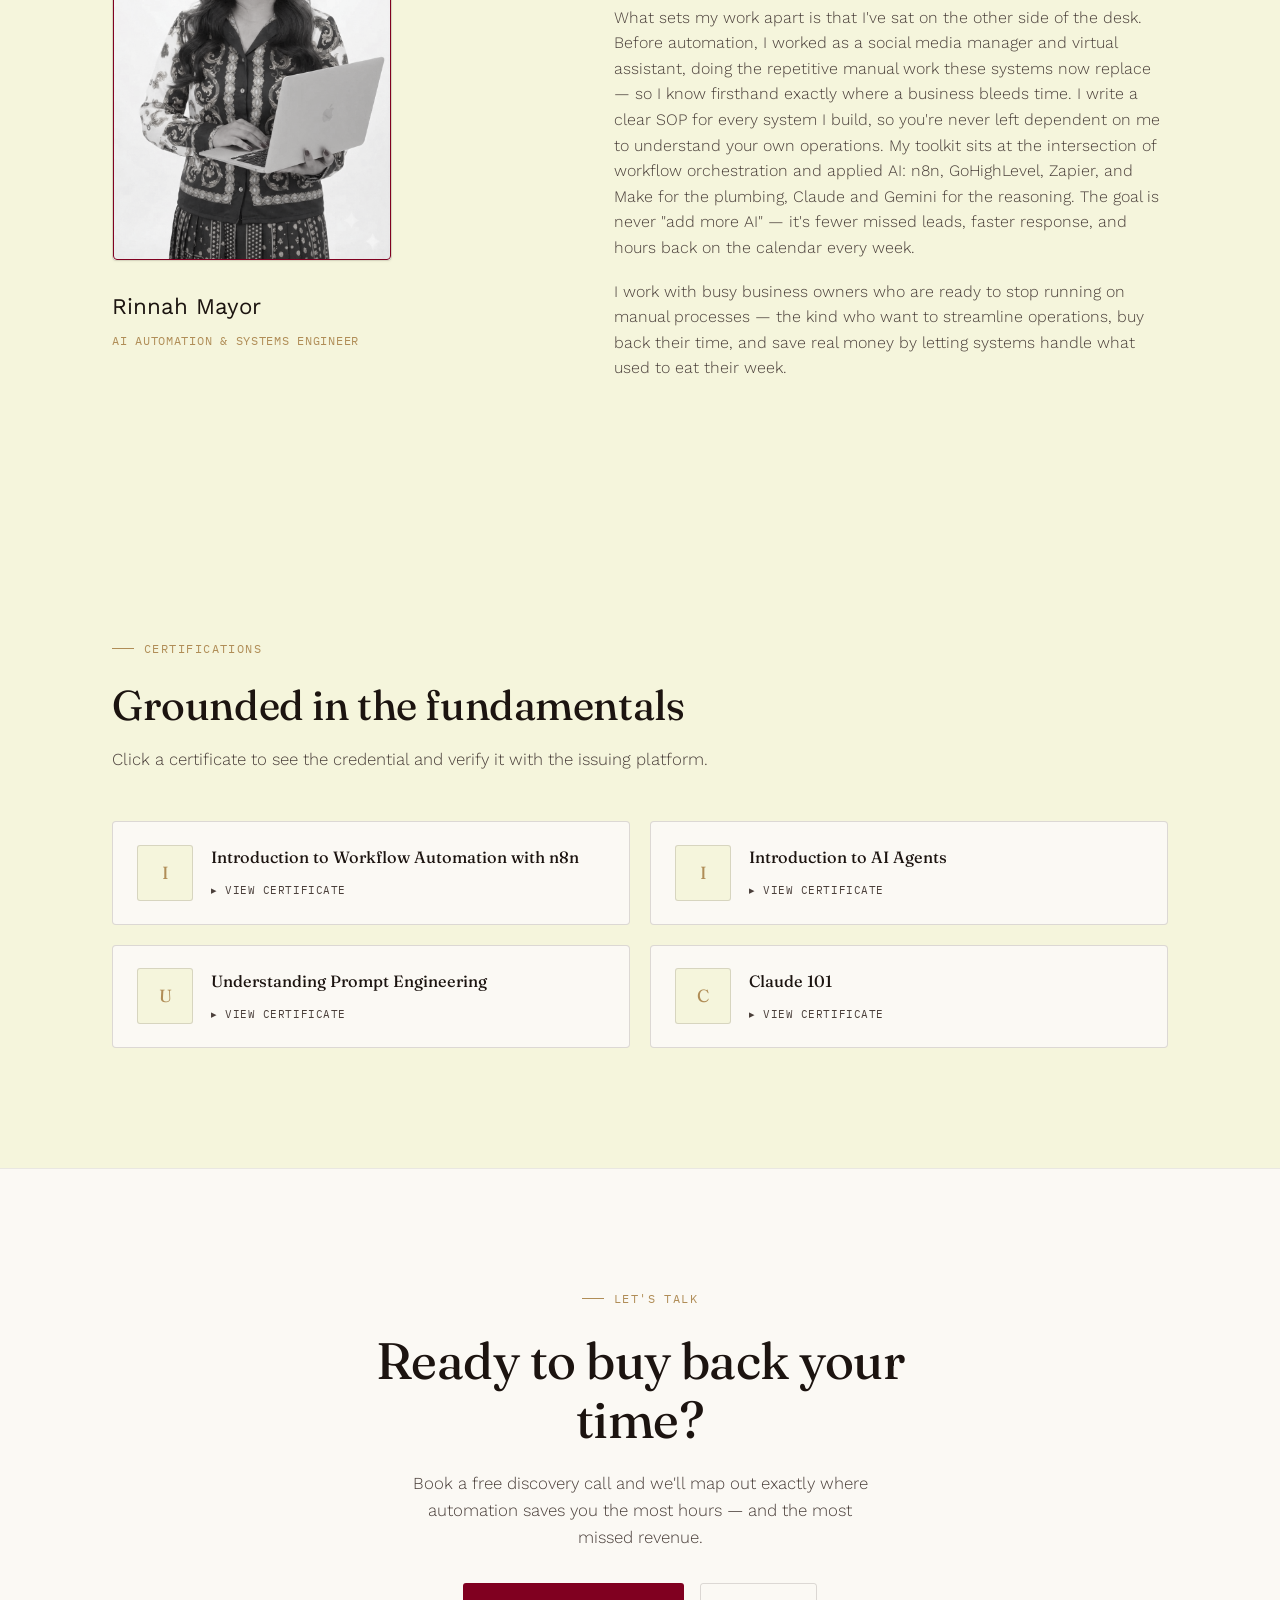
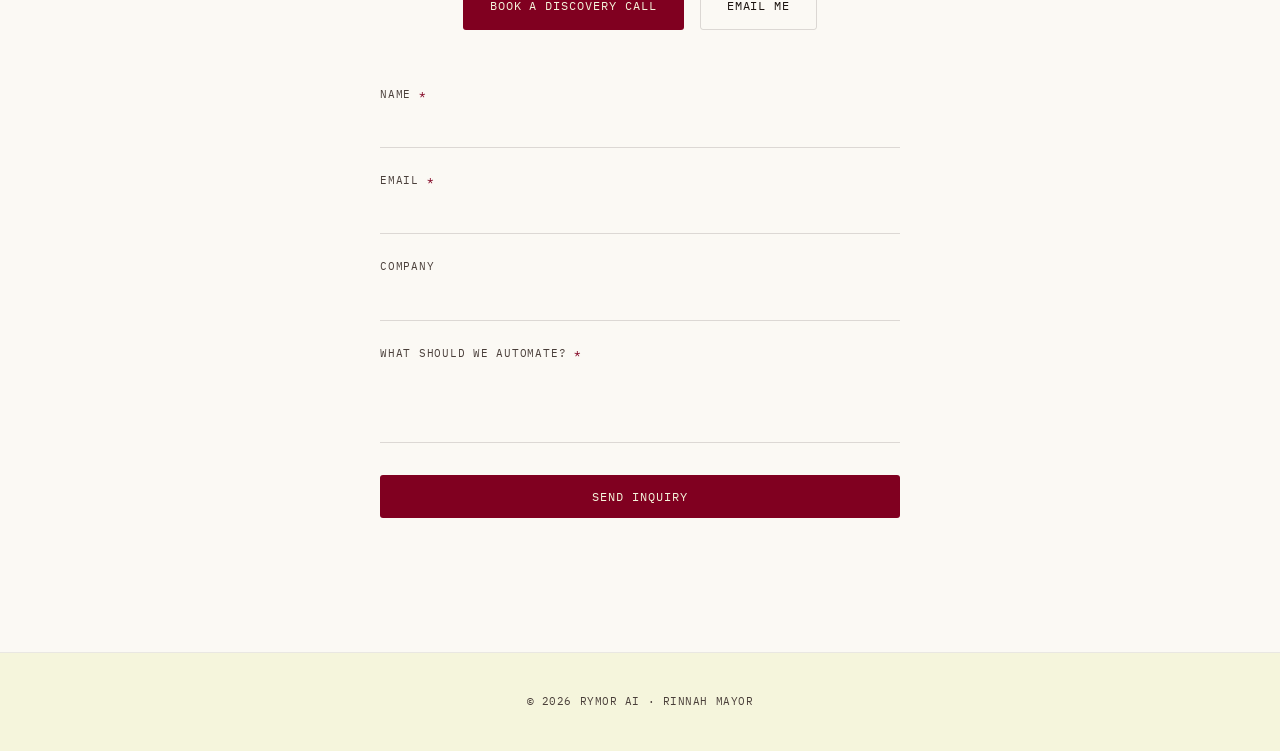
==== commit feb0ea99: "Add NexusCore: an agentic internal ops platform, live and usable Second full-stack case study alongs" ====
--- a/index.html
+++ b/index.html
@@ -302,6 +302,15 @@
     blurb:'Upload a document, get a chat that answers only from it — with cited sources. Live, working demo, running entirely on free infrastructure.',
     image:'assets/DocuChat%20AI.png',
     page:'case-documind.html'
+  },
+  {
+    id:'nexuscore',
+    platform:'custom',
+    tag:'Full-Stack AI Engineering — Agentic Internal Ops Platform',
+    title:'NexusCore',
+    blurb:'An internal ops platform where the AI doesn\'t just answer policy questions — it drafts the request, coaches the new hire, and checks the document. Live, working demo.',
+    image:'assets/NexusCore.png',
+    page:'case-nexuscore.html'
   }
 ];
 
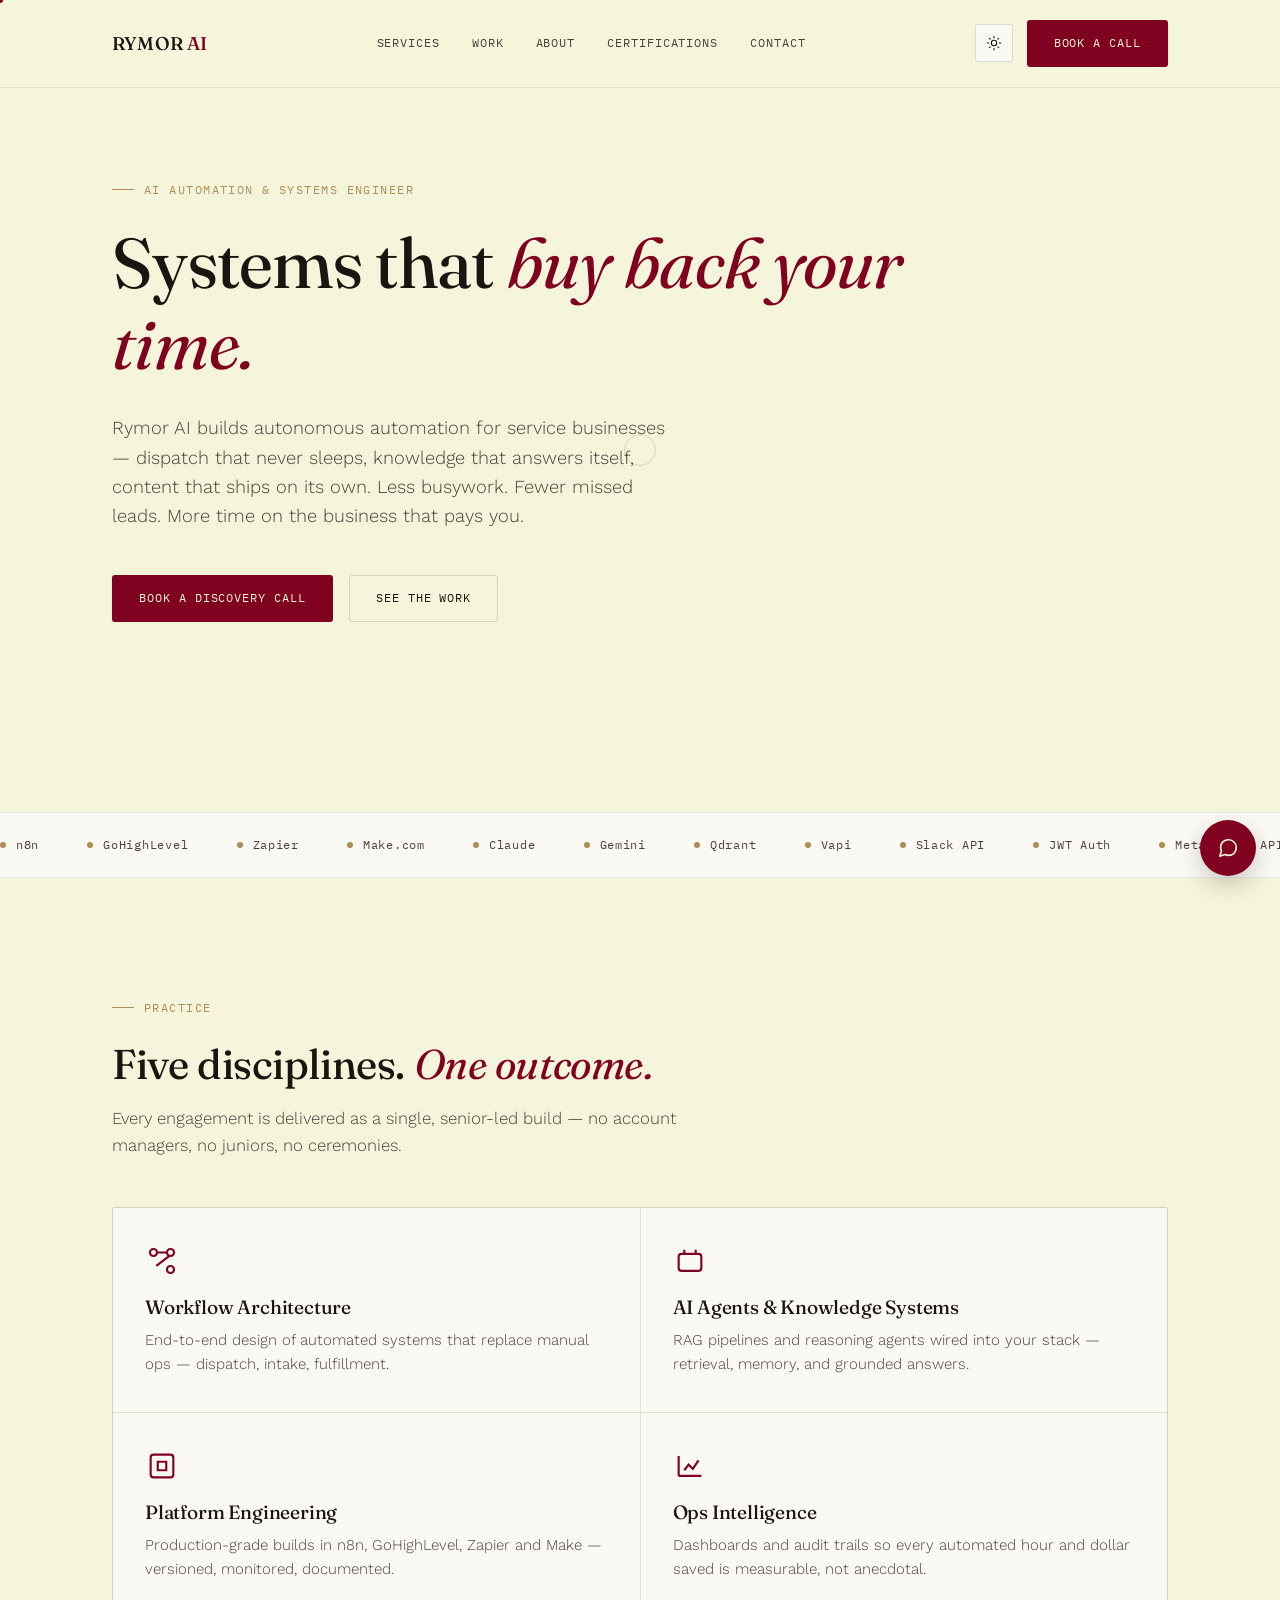
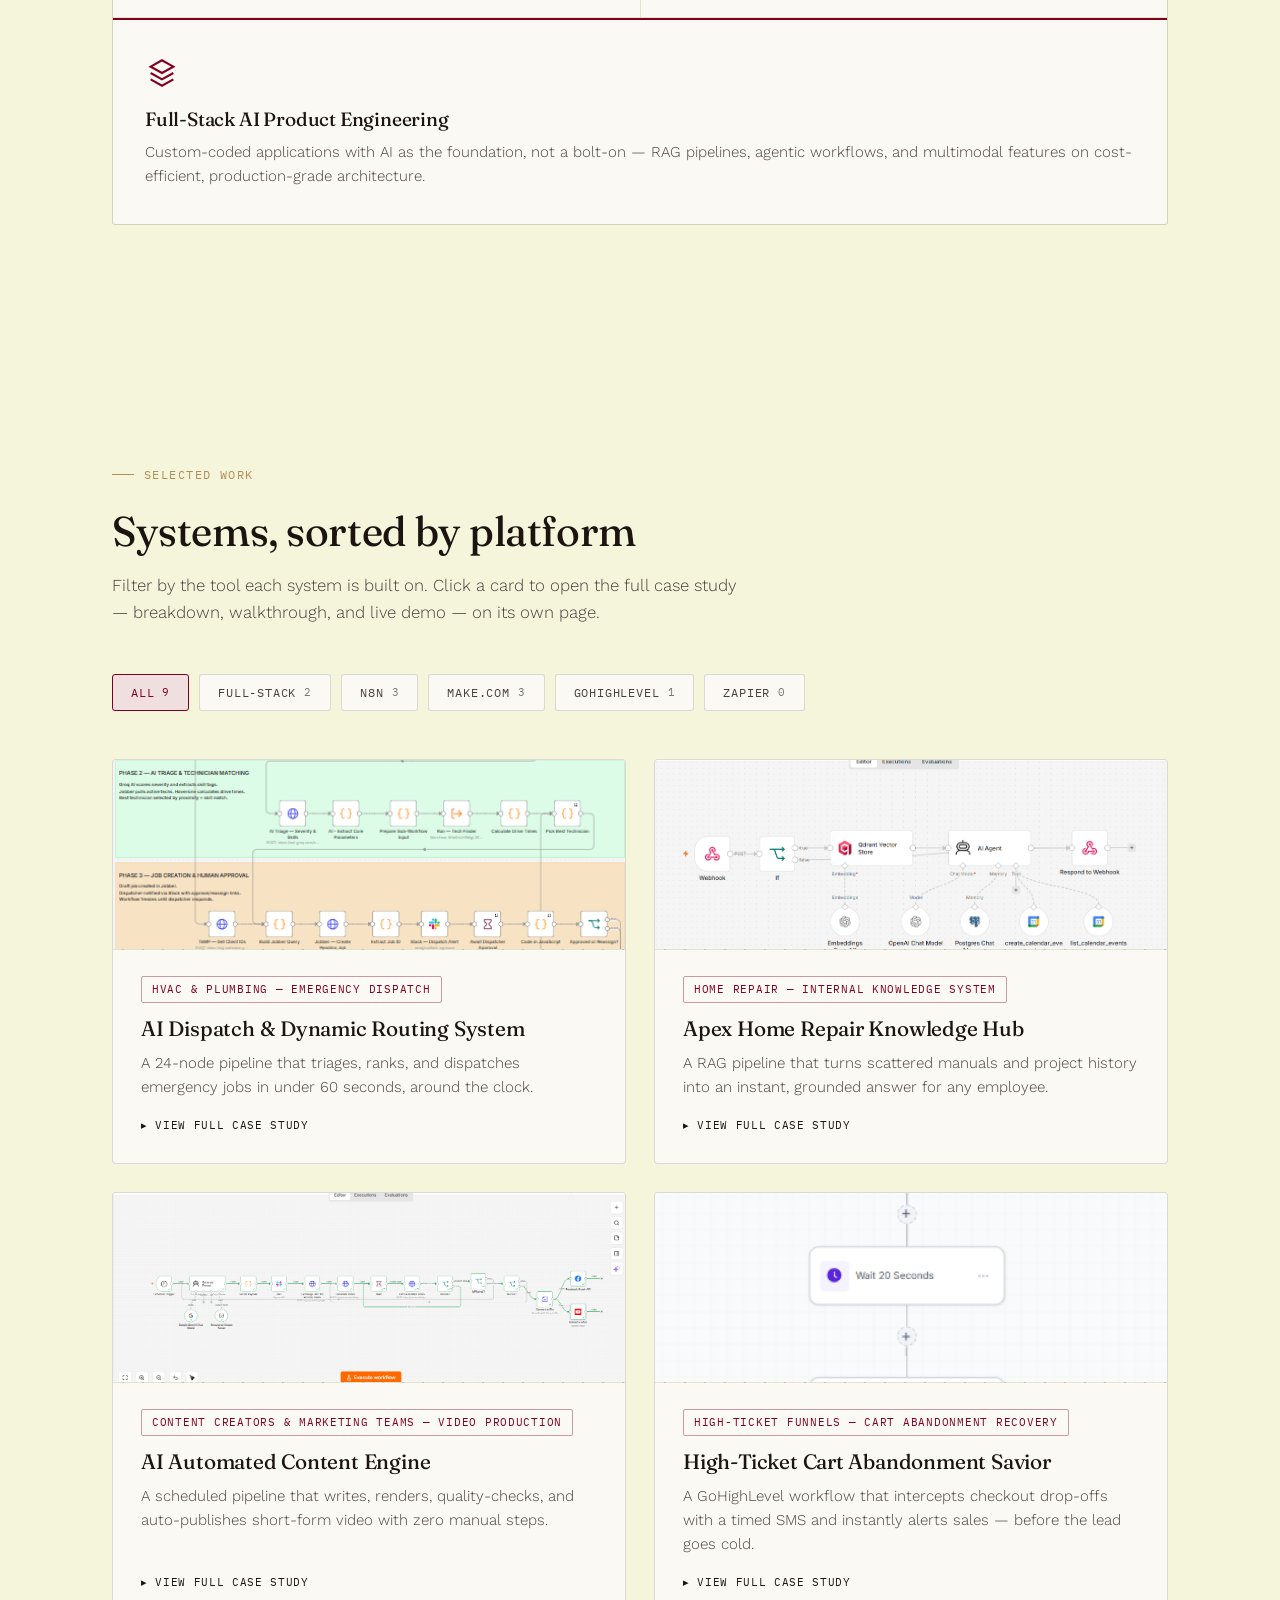
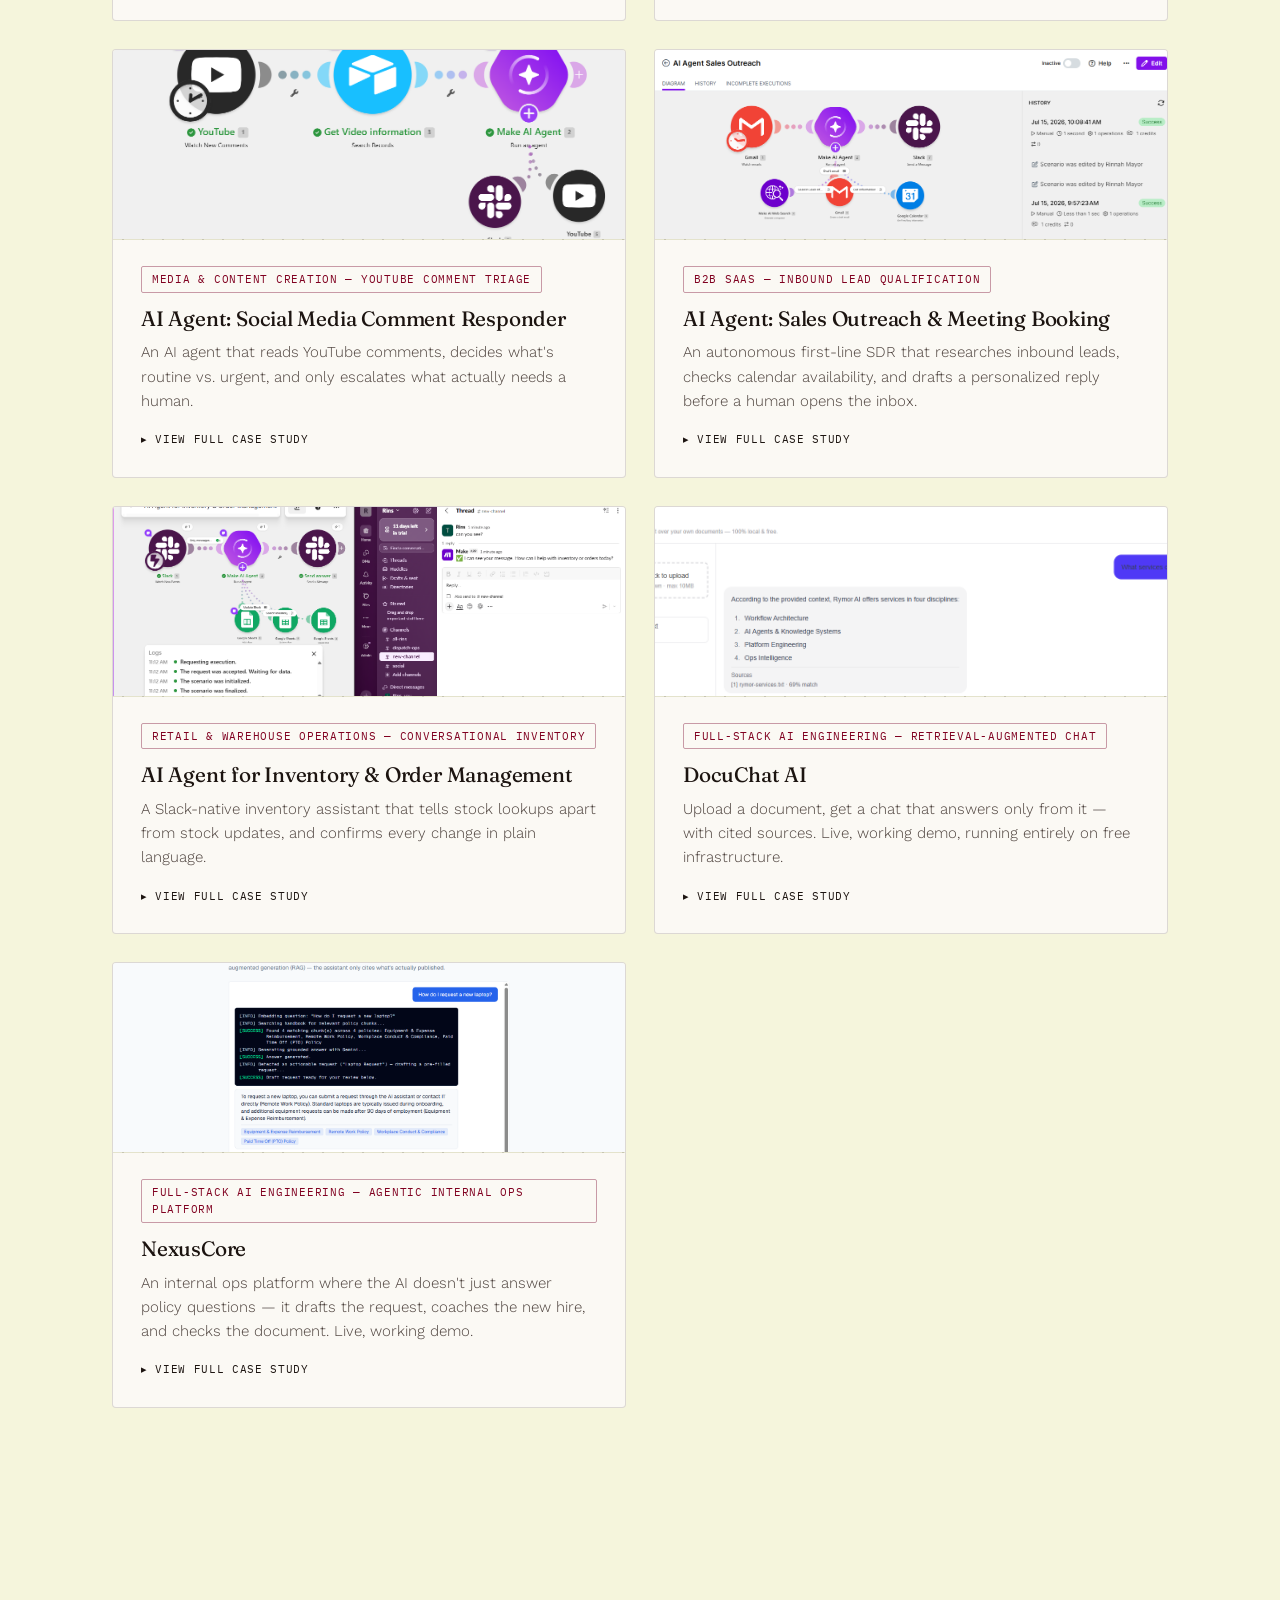
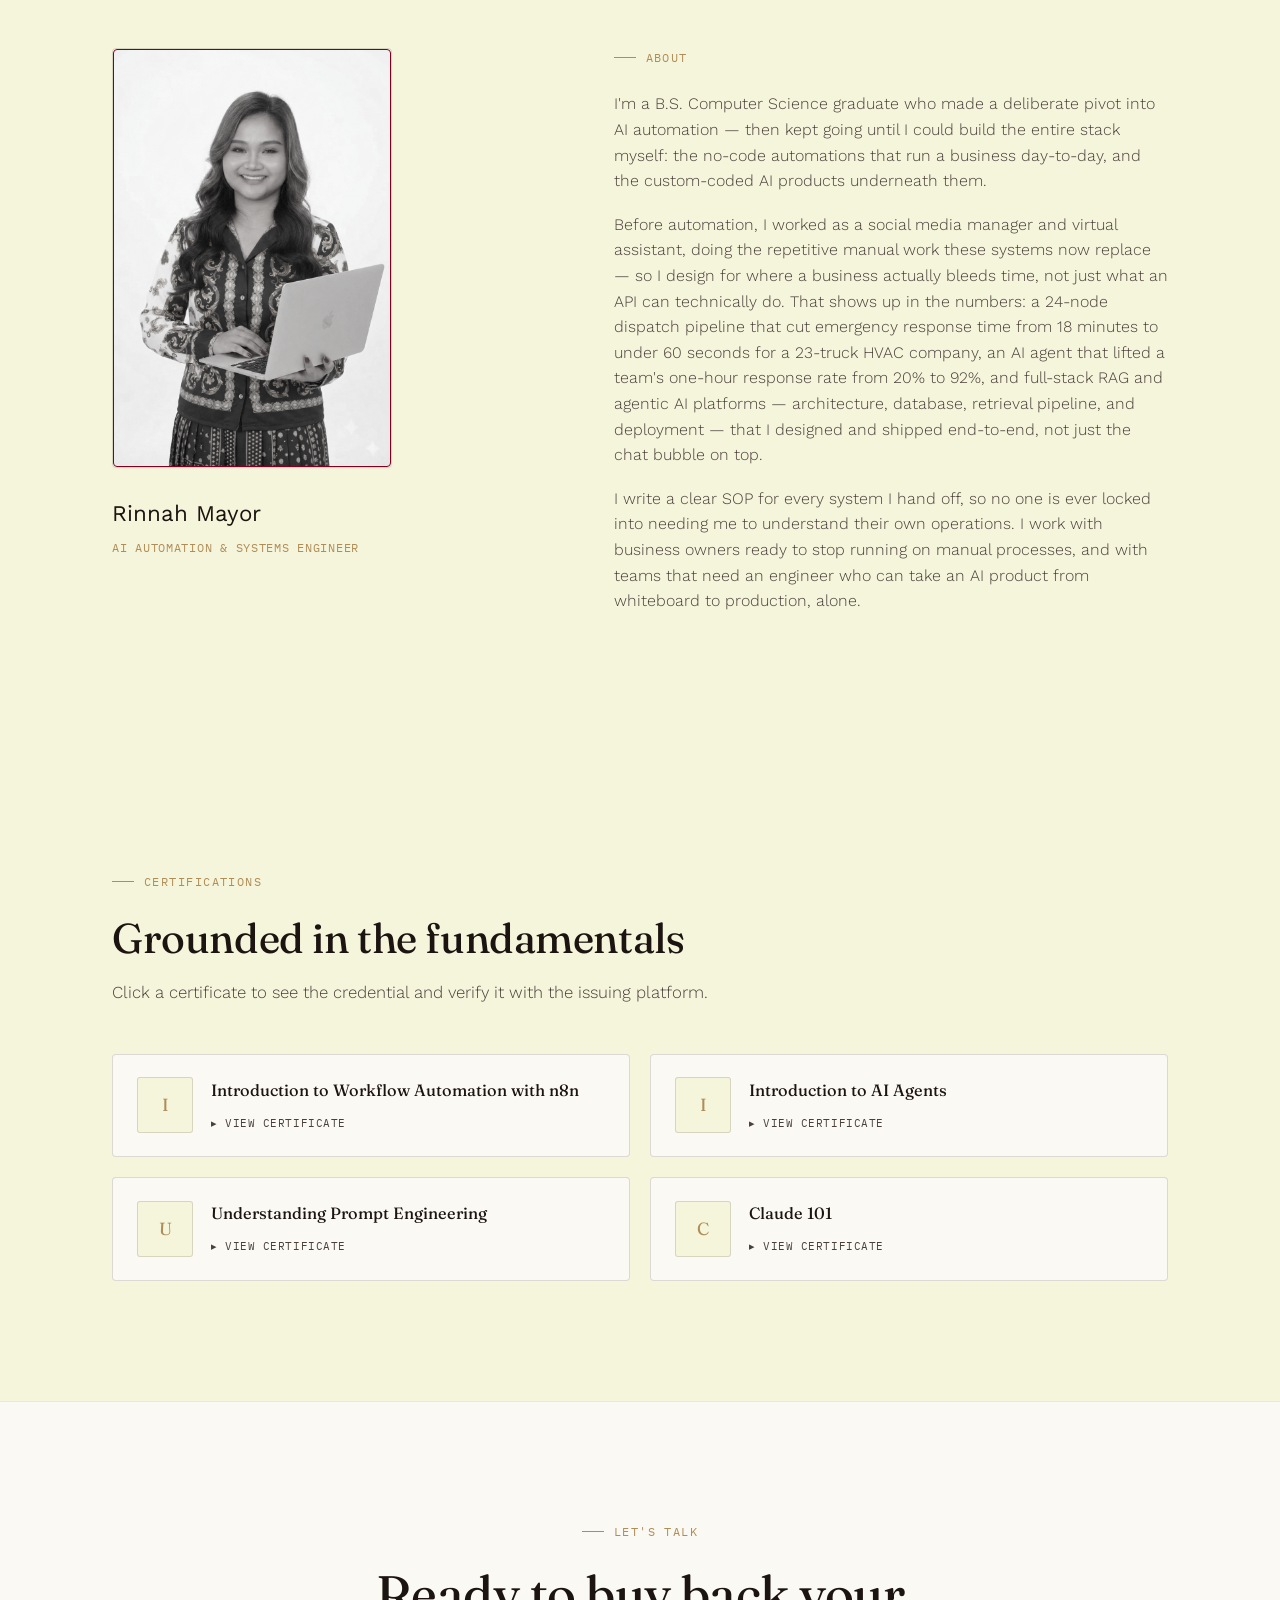
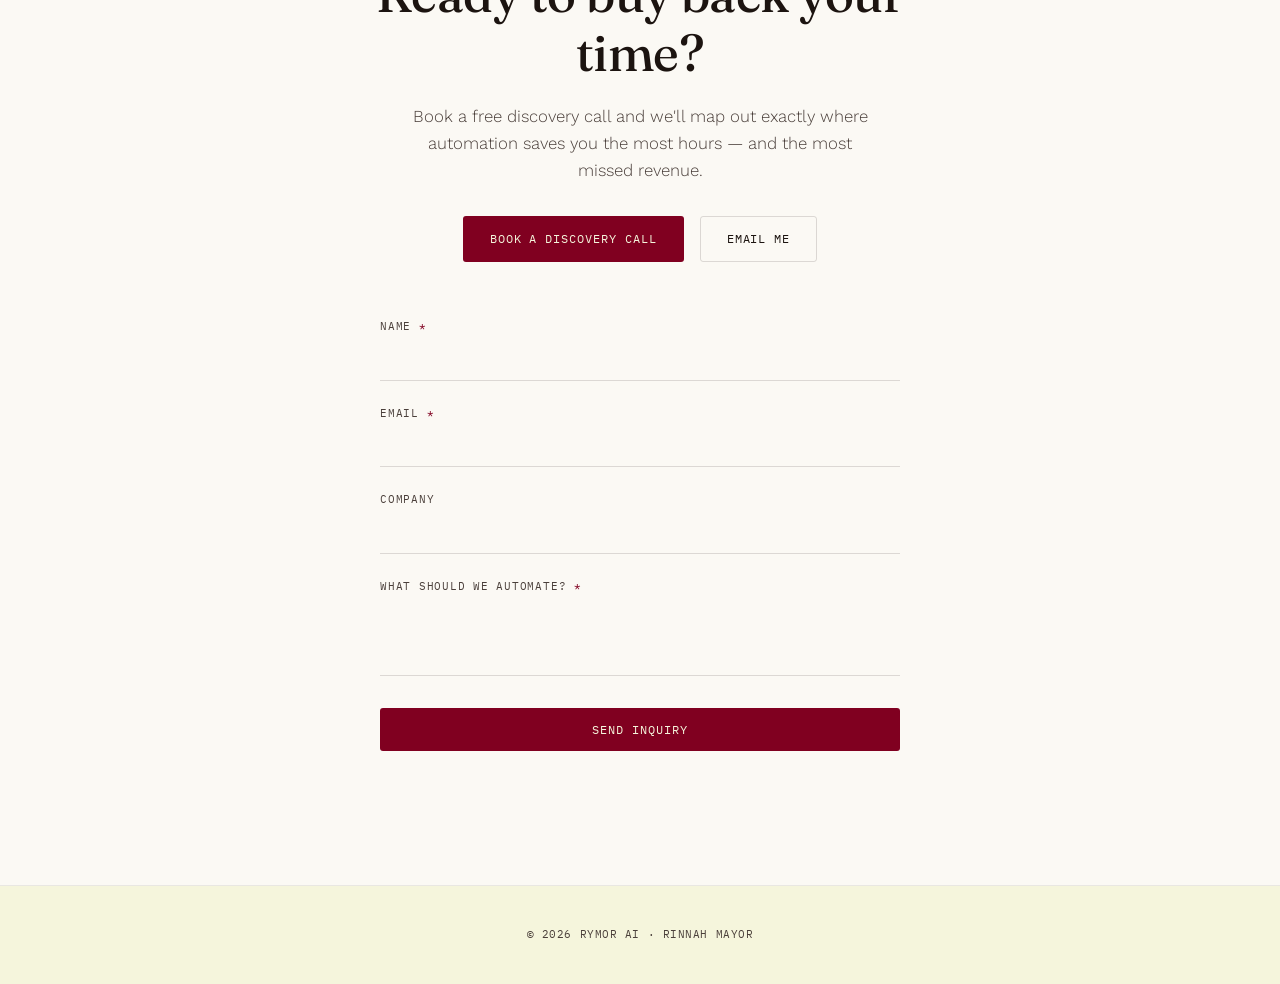
==== commit 2cd58ab3: "Add fifth service (Full-Stack AI Product Engineering) and rewrite About with quantified proof Servic" ====
--- a/index.html
+++ b/index.html
@@ -57,7 +57,7 @@
   <section class="section wrap" id="services">
     <div class="section-head reveal">
       <div class="eyebrow">Practice</div>
-      <h2>Four disciplines. <em>One outcome.</em></h2>
+      <h2>Five disciplines. <em>One outcome.</em></h2>
       <p>Every engagement is delivered as a single, senior-led build — no account managers, no juniors, no ceremonies.</p>
     </div>
     <div class="service-grid" id="serviceGrid"></div>
@@ -87,9 +87,9 @@
       </div>
       <div class="about-copy">
         <div class="eyebrow">About</div>
-        <p>I'm a B.S. Computer Science graduate who made a deliberate pivot into AI automation — building systems for service businesses that answer the phone at 2am, remember every past job, and publish content without anyone touching a keyboard.</p>
-        <p>What sets my work apart is that I've sat on the other side of the desk. Before automation, I worked as a social media manager and virtual assistant, doing the repetitive manual work these systems now replace — so I know firsthand exactly where a business bleeds time. I write a clear SOP for every system I build, so you're never left dependent on me to understand your own operations. My toolkit sits at the intersection of workflow orchestration and applied AI: n8n, GoHighLevel, Zapier, and Make for the plumbing, Claude and Gemini for the reasoning. The goal is never "add more AI" — it's fewer missed leads, faster response, and hours back on the calendar every week.</p>
-        <p>I work with busy business owners who are ready to stop running on manual processes — the kind who want to streamline operations, buy back their time, and save real money by letting systems handle what used to eat their week.</p>
+        <p>I'm a B.S. Computer Science graduate who made a deliberate pivot into AI automation — then kept going until I could build the entire stack myself: the no-code automations that run a business day-to-day, and the custom-coded AI products underneath them.</p>
+        <p>Before automation, I worked as a social media manager and virtual assistant, doing the repetitive manual work these systems now replace — so I design for where a business actually bleeds time, not just what an API can technically do. That shows up in the numbers: a 24-node dispatch pipeline that cut emergency response time from 18 minutes to under 60 seconds for a 23-truck HVAC company, an AI agent that lifted a team's one-hour response rate from 20% to 92%, and full-stack RAG and agentic AI platforms — architecture, database, retrieval pipeline, and deployment — that I designed and shipped end-to-end, not just the chat bubble on top.</p>
+        <p>I write a clear SOP for every system I hand off, so no one is ever locked into needing me to understand their own operations. I work with business owners ready to stop running on manual processes, and with teams that need an engineer who can take an AI product from whiteboard to production, alone.</p>
       </div>
     </div>
   </section>
@@ -194,13 +194,19 @@
     title:'Ops Intelligence',
     icon:'<svg viewBox="0 0 24 24"><path d="M4 19V5M4 19h16M8 15l3-4 3 3 4-6"/></svg>',
     description:'Dashboards and audit trails so every automated hour and dollar saved is measurable, not anecdotal.'
+  },
+  {
+    title:'Full-Stack AI Product Engineering',
+    icon:'<svg viewBox="0 0 24 24"><path d="M12 3 4 7.5 12 12l8-4.5L12 3Z"/><path d="M4 12l8 4.5 8-4.5"/><path d="M4 16.5 12 21l8-4.5"/></svg>',
+    description:'Custom-coded applications with AI as the foundation, not a bolt-on — RAG pipelines, agentic workflows, and multimodal features on cost-efficient, production-grade architecture.',
+    featured:true
   }
 ];
 
 function renderServices(){
   const grid = document.getElementById('serviceGrid');
   grid.innerHTML = SERVICES_DATA.map(s => `
-    <div class="service-card">
+    <div class="service-card${s.featured ? ' featured' : ''}">
       <div class="service-icon">${s.icon}</div>
       <h3>${s.title}</h3>
       <p>${s.description}</p>
--- a/assets/style.css
+++ b/assets/style.css
@@ -217,7 +217,9 @@
   padding:36px 32px;
   opacity:0; transform:translateY(20px);
   transition:opacity .6s ease, transform .6s ease, background .25s ease;
-}
+  position:relative;
+}
+@media(min-width:700px){ .service-card.featured{grid-column:1 / -1; border-top:2px solid var(--accent);} }
 .service-card.visible{opacity:1; transform:translateY(0);}
 .service-card:hover{background:var(--bg);}
 .service-icon{
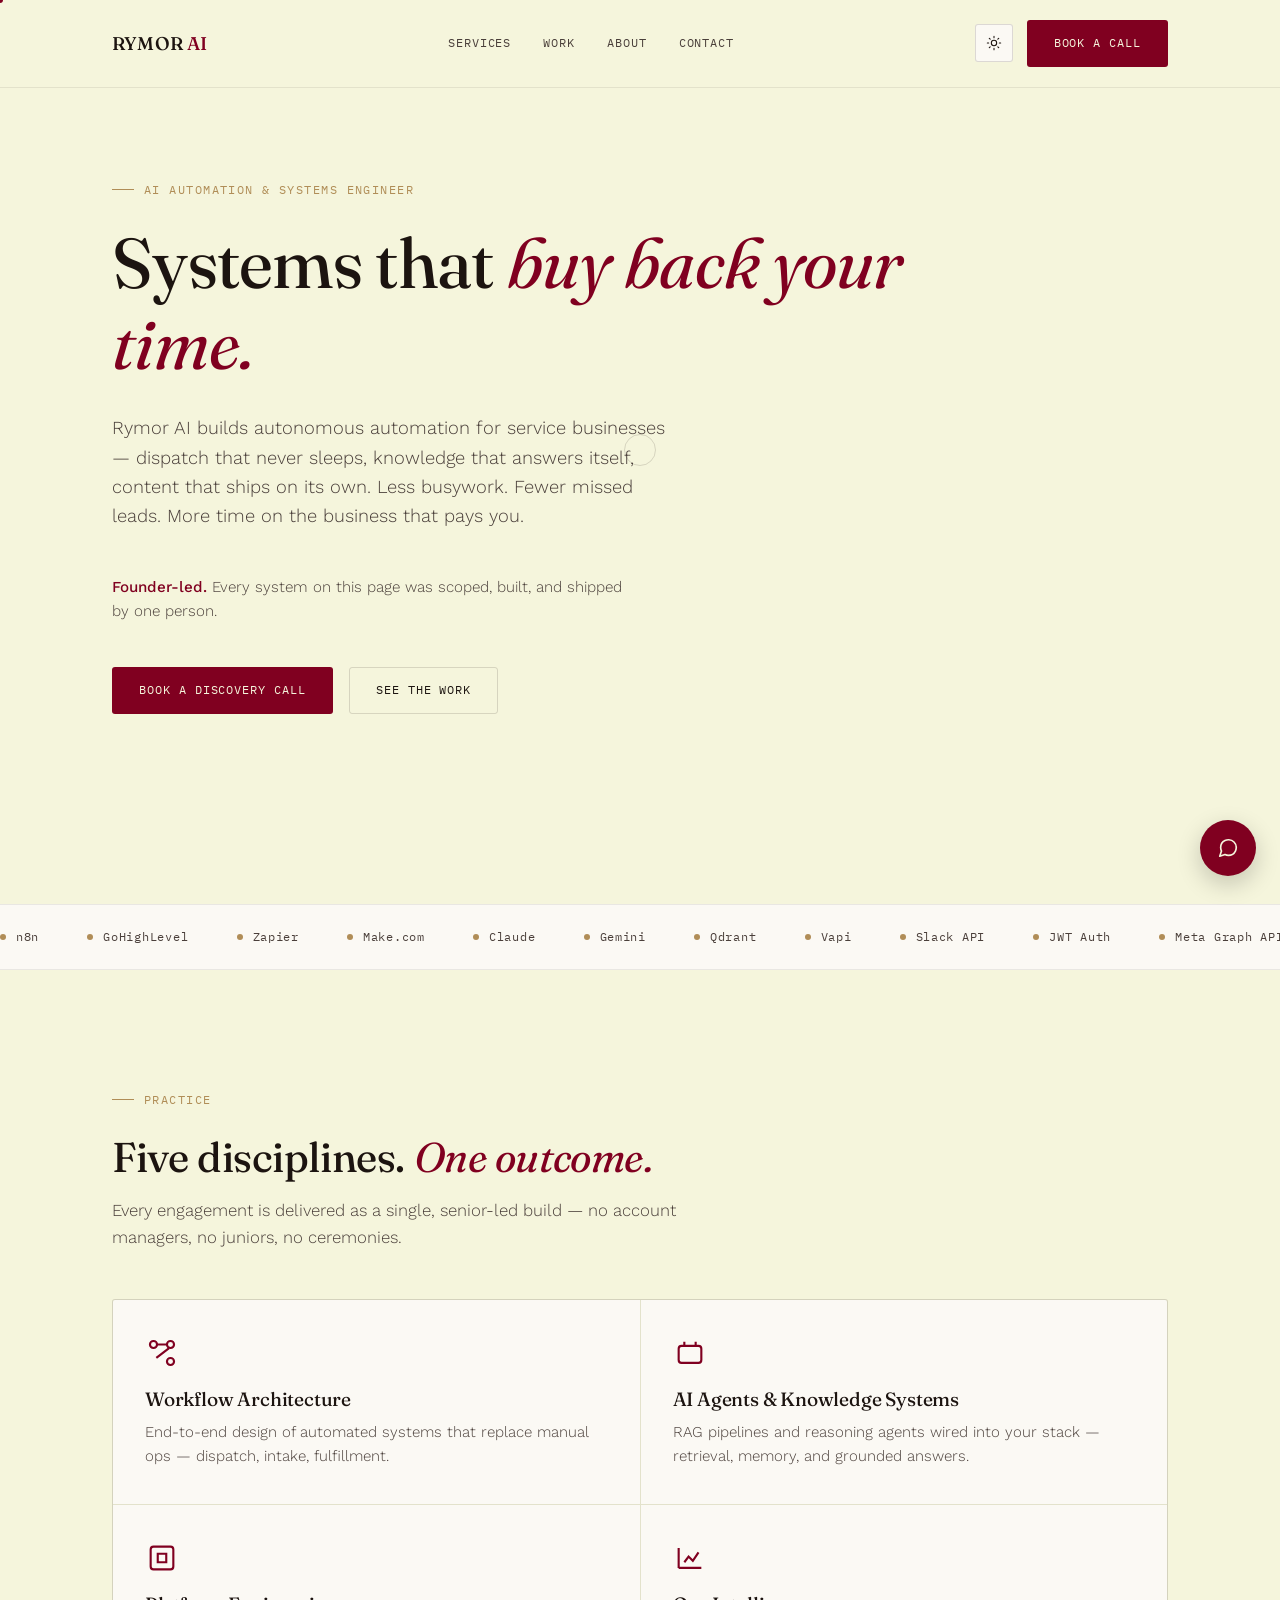
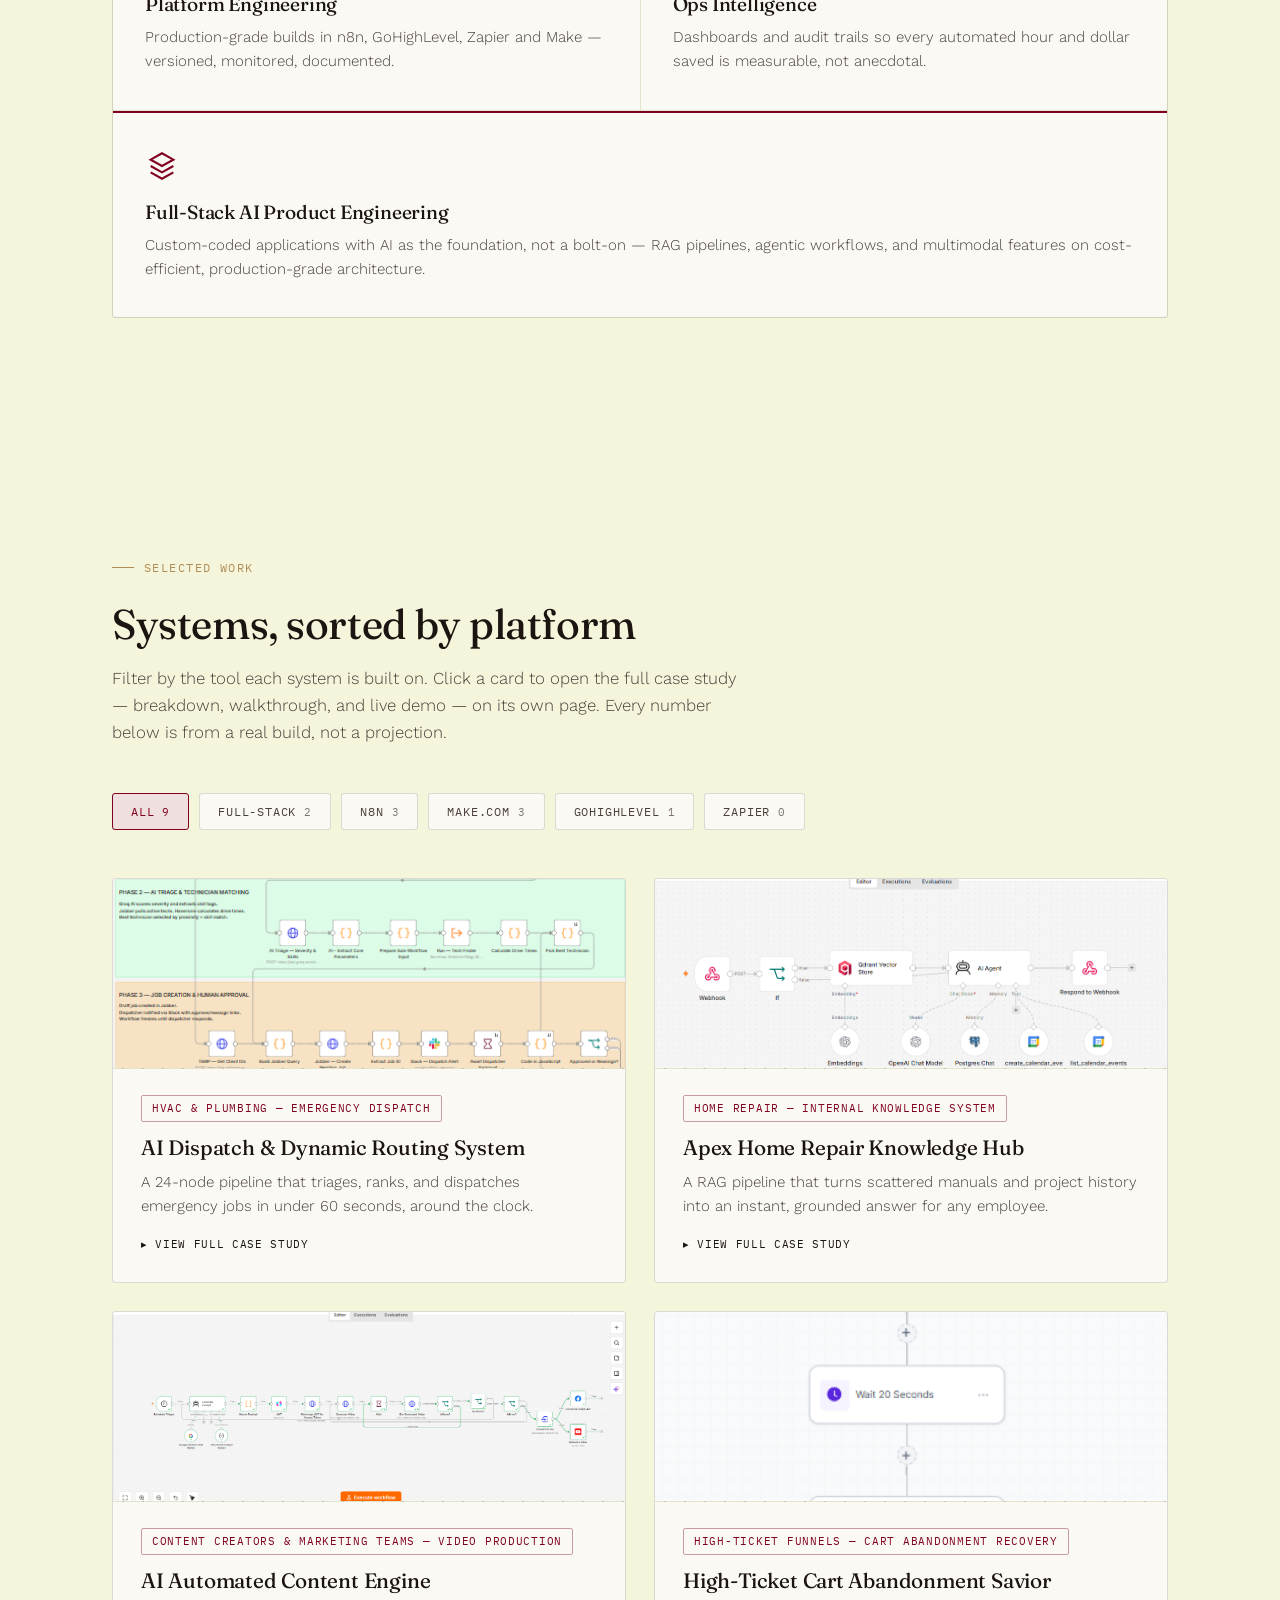
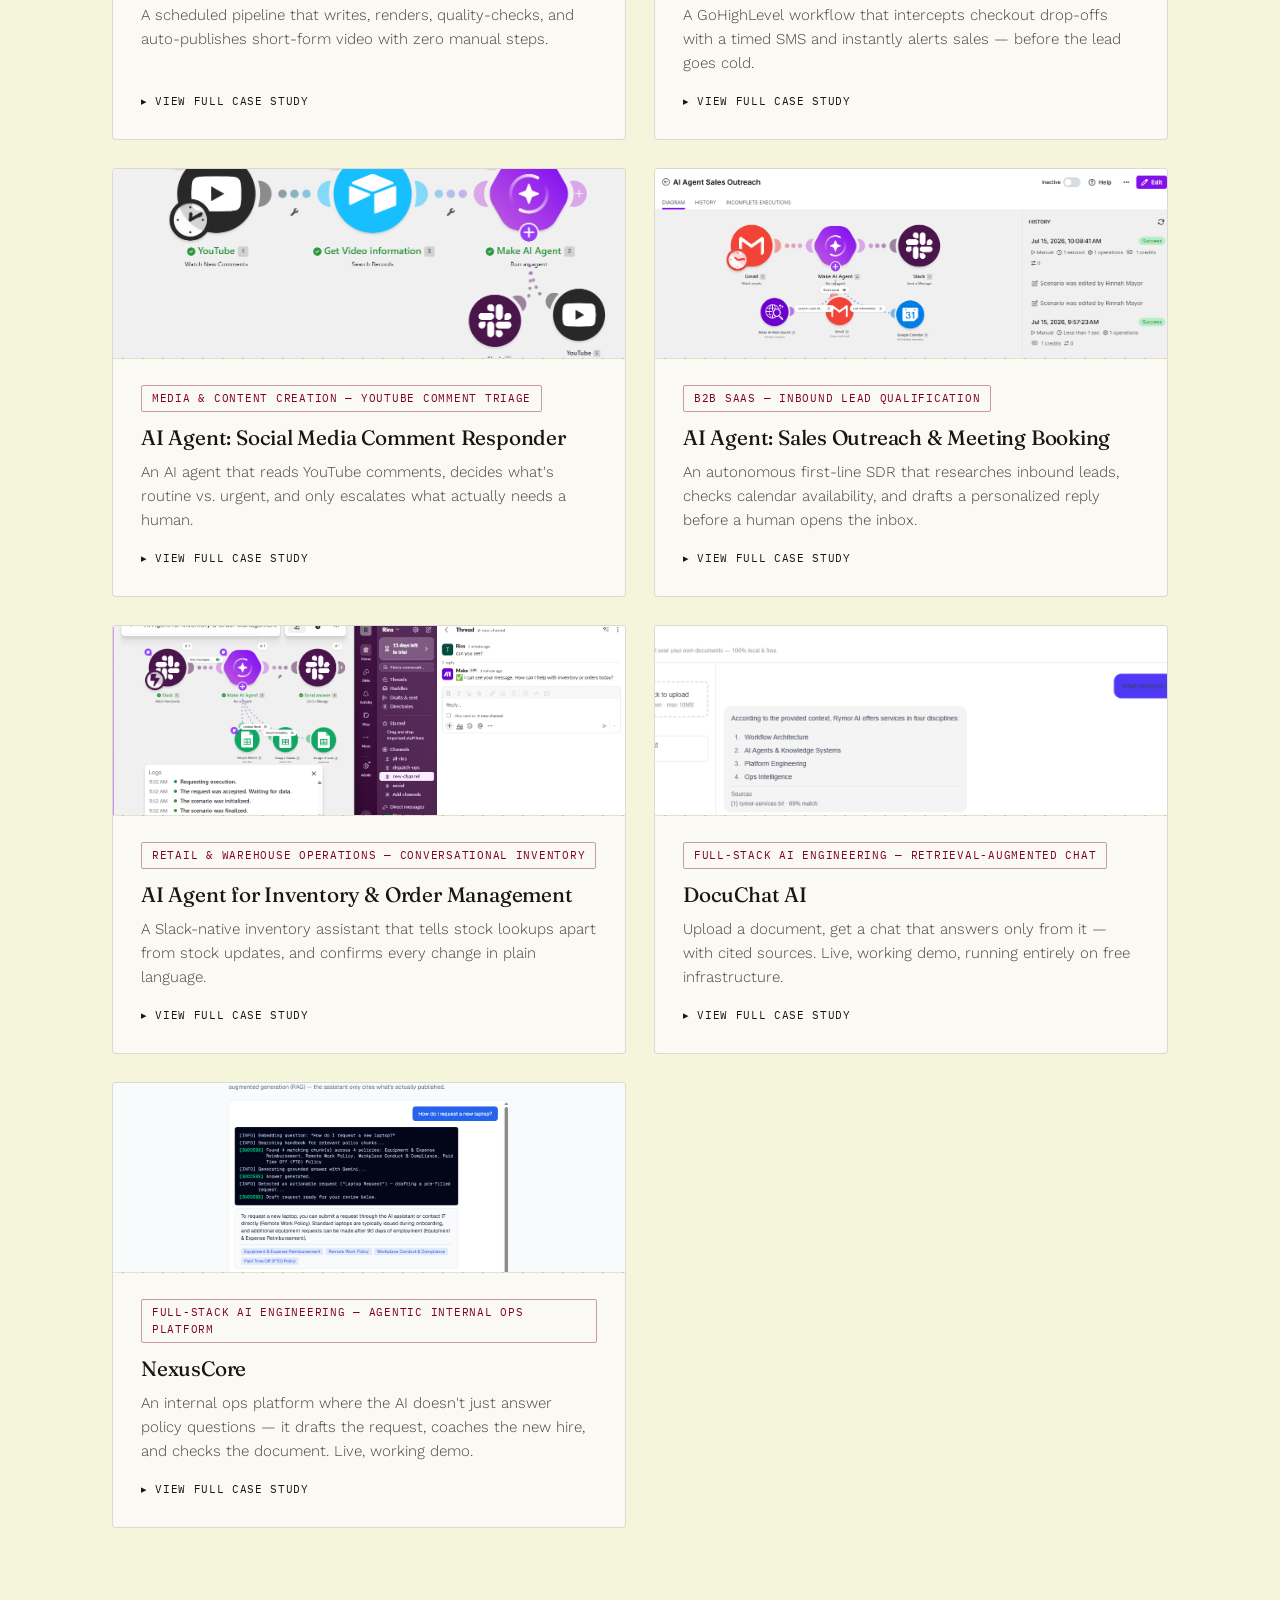
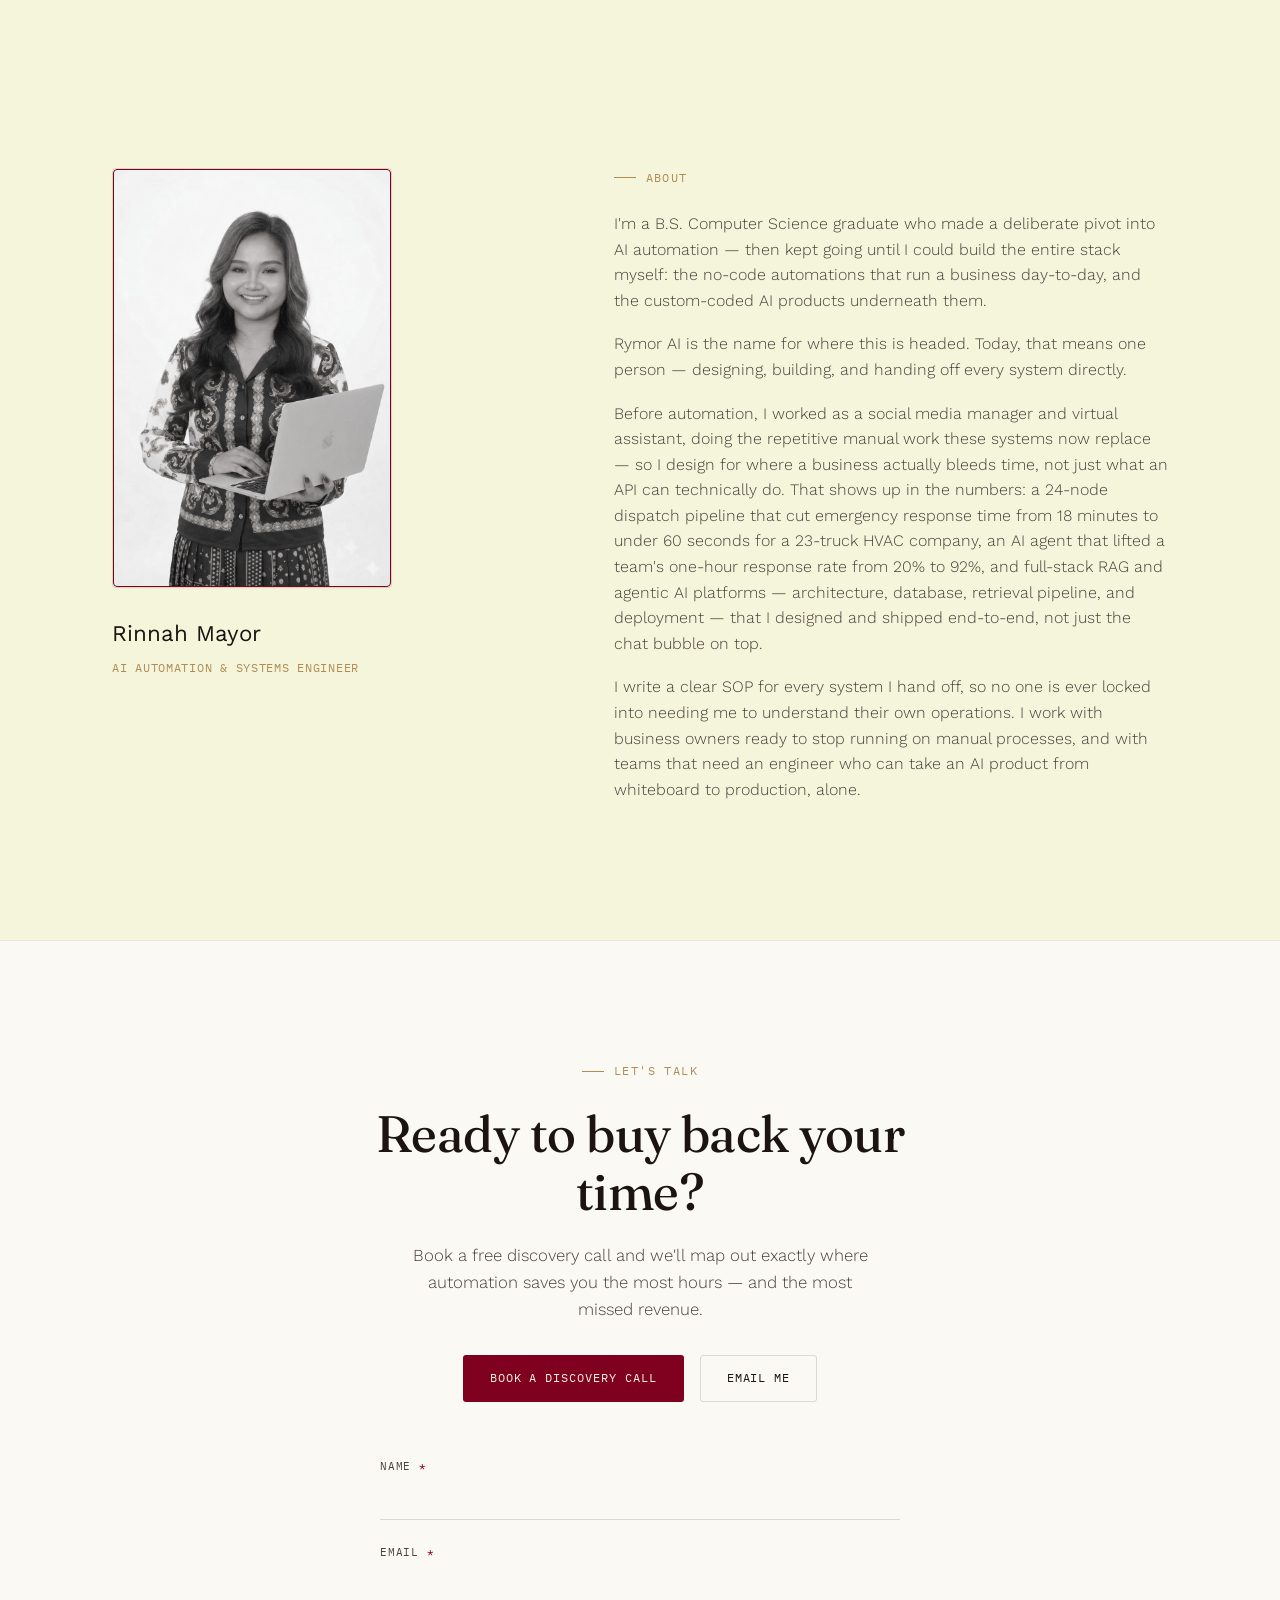
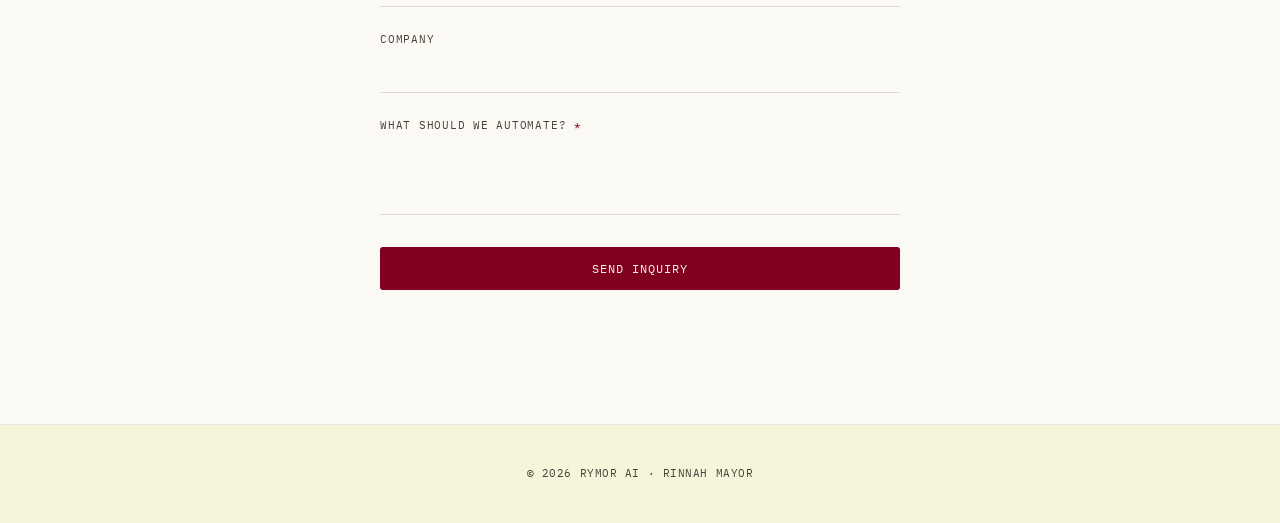
==== commit d7366e5f: "Cut certifications section, add founder-led positioning, hero trust line - Removes the Certification" ====
--- a/index.html
+++ b/index.html
@@ -23,7 +23,6 @@
       <a href="#services">Services</a>
       <a href="#work">Work</a>
       <a href="#about">About</a>
-      <a href="#certifications">Certifications</a>
       <a href="#contact">Contact</a>
     </div>
     <div style="display:flex; align-items:center; gap:14px;">
@@ -43,6 +42,7 @@
     <div class="eyebrow">AI Automation &amp; Systems Engineer</div>
     <h1>Systems that <em>buy back your time.</em></h1>
     <p class="lede">Rymor AI builds autonomous automation for service businesses — dispatch that never sleeps, knowledge that answers itself, content that ships on its own. Less busywork. Fewer missed leads. More time on the business that pays you.</p>
+    <p class="hero-founder-line"><strong>Founder-led.</strong> Every system on this page was scoped, built, and shipped by one person.</p>
     <div class="hero-ctas">
       <a href="https://calendly.com/rymorai/discovery-call" target="_blank" class="btn btn-primary">Book a discovery call</a>
       <a href="#work" class="btn btn-ghost">See the work</a>
@@ -68,7 +68,7 @@
     <div class="section-head reveal">
       <div class="eyebrow">Selected Work</div>
       <h2>Systems, sorted by platform</h2>
-      <p>Filter by the tool each system is built on. Click a card to open the full case study — breakdown, walkthrough, and live demo — on its own page.</p>
+      <p>Filter by the tool each system is built on. Click a card to open the full case study — breakdown, walkthrough, and live demo — on its own page. Every number below is from a real build, not a projection.</p>
     </div>
 
     <div class="filter-bar reveal" id="filterBar"></div>
@@ -88,21 +88,13 @@
       <div class="about-copy">
         <div class="eyebrow">About</div>
         <p>I'm a B.S. Computer Science graduate who made a deliberate pivot into AI automation — then kept going until I could build the entire stack myself: the no-code automations that run a business day-to-day, and the custom-coded AI products underneath them.</p>
+        <p>Rymor AI is the name for where this is headed. Today, that means one person — designing, building, and handing off every system directly.</p>
         <p>Before automation, I worked as a social media manager and virtual assistant, doing the repetitive manual work these systems now replace — so I design for where a business actually bleeds time, not just what an API can technically do. That shows up in the numbers: a 24-node dispatch pipeline that cut emergency response time from 18 minutes to under 60 seconds for a 23-truck HVAC company, an AI agent that lifted a team's one-hour response rate from 20% to 92%, and full-stack RAG and agentic AI platforms — architecture, database, retrieval pipeline, and deployment — that I designed and shipped end-to-end, not just the chat bubble on top.</p>
         <p>I write a clear SOP for every system I hand off, so no one is ever locked into needing me to understand their own operations. I work with business owners ready to stop running on manual processes, and with teams that need an engineer who can take an AI product from whiteboard to production, alone.</p>
       </div>
     </div>
   </section>
 
-  <!-- CERTIFICATIONS -->
-  <section class="section wrap" id="certifications">
-    <div class="section-head reveal">
-      <div class="eyebrow">Certifications</div>
-      <h2>Grounded in the fundamentals</h2>
-      <p>Click a certificate to see the credential and verify it with the issuing platform.</p>
-    </div>
-    <div class="cert-grid reveal" id="certGrid"></div>
-  </section>
 
 </main>
 
@@ -320,20 +312,6 @@
   }
 ];
 
-/* =========================================================================
-   CERTIFICATION DATA (card summaries only)
-   Each card opens its own page (see "page" below) showing the certificate
-   image and a verify link. Add the image file to assets/ with the exact
-   filename referenced on that page, and put the real verification URL on
-   that page too.
-   ========================================================================= */
-const CERT_DATA = [
-  { name:'Introduction to Workflow Automation with n8n', page:'cert-n8n.html' },
-  { name:'Introduction to AI Agents', page:'cert-ai-agents.html' },
-  { name:'Understanding Prompt Engineering', page:'cert-prompt-engineering.html' },
-  { name:'Claude 101', page:'cert-claude-101.html' }
-];
-
 /* -------------------------------------------------------------------------
    RENDER: filter bar
 ------------------------------------------------------------------------- */
@@ -402,28 +380,11 @@
 }
 
 /* -------------------------------------------------------------------------
-   RENDER: certifications
-------------------------------------------------------------------------- */
-function renderCerts(){
-  const grid = document.getElementById('certGrid');
-  grid.innerHTML = CERT_DATA.map(cert => `
-    <a class="cert-card" href="${cert.page}">
-      <div class="cert-thumb">${cert.name.charAt(0)}</div>
-      <div class="cert-info">
-        <div class="cert-name">${cert.name}</div>
-        <span class="cert-verify">▸ View certificate</span>
-      </div>
-    </a>
-  `).join('');
-}
-
-/* -------------------------------------------------------------------------
    INIT
 ------------------------------------------------------------------------- */
 renderServices();
 renderFilterBar();
 renderCaseGrid();
-renderCerts();
 </script>
 
 <!-- Shared theme toggle, marquee, scroll reveal, custom cursor, contact
--- a/assets/style.css
+++ b/assets/style.css
@@ -155,6 +155,11 @@
   max-width:560px; margin-bottom:44px;
   font-weight:300;
 }
+.hero-founder-line{
+  font-size:0.95rem; color:var(--text-soft); font-weight:300;
+  max-width:520px; margin-bottom:44px;
+}
+.hero-founder-line strong{color:var(--accent); font-weight:500; font-style:normal;}
 .hero-ctas{display:flex; gap:16px; flex-wrap:wrap;}
 
 /* ---------- MARQUEE ---------- */
@@ -477,58 +482,6 @@
 }
 .about-copy p{color:var(--text-soft); font-weight:300; margin-bottom:18px; max-width:560px;}
 
-/* ---------- CERTS (clickable cards) ---------- */
-.cert-grid{
-  display:grid; grid-template-columns:1fr; gap:20px;
-}
-@media(min-width:700px){ .cert-grid{grid-template-columns:1fr 1fr;} }
-.cert-card{
-  background:var(--card);
-  border:1px solid var(--border);
-  border-radius:4px;
-  padding:22px 24px;
-  display:flex; align-items:center; gap:18px;
-  transition:border-color .25s ease, transform .25s ease;
-}
-.cert-card:hover{border-color:var(--accent); transform:translateY(-2px);}
-.cert-thumb{
-  width:56px; height:56px; border-radius:3px;
-  border:1px solid var(--border);
-  background:var(--bg);
-  flex-shrink:0; overflow:hidden;
-  display:flex; align-items:center; justify-content:center;
-  font-family:'Fraunces', serif; font-size:1.1rem; color:var(--thread);
-}
-.cert-thumb img{width:100%; height:100%; object-fit:cover; display:block;}
-.cert-info{flex:1;}
-.cert-name{font-family:'Fraunces', serif; font-size:1.02rem; font-weight:450; margin-bottom:6px;}
-.cert-verify{
-  font-family:'IBM Plex Mono', monospace; font-size:0.68rem;
-  letter-spacing:0.05em; text-transform:uppercase;
-  color:var(--text-soft); display:inline-flex; align-items:center; gap:6px;
-}
-.cert-card:hover .cert-verify{color:var(--accent);}
-
-/* ---------- CERT DETAIL PAGE (cert-*.html) ---------- */
-.cert-photo{
-  border:1px solid var(--border);
-  border-radius:6px;
-  overflow:hidden;
-  background:var(--bg);
-  margin-bottom:36px;
-}
-.cert-photo img{width:100%; height:auto; display:block;}
-.cert-photo-placeholder{
-  padding:100px 32px;
-  text-align:center;
-  color:var(--text-soft);
-  font-family:'IBM Plex Mono', monospace;
-  font-size:0.78rem;
-  letter-spacing:0.04em;
-}
-.cert-photo-placeholder strong{display:block; color:var(--text); font-family:'Fraunces', serif; font-size:1.1rem; margin-bottom:10px; letter-spacing:0; text-transform:none;}
-.cert-detail-actions{display:flex; gap:16px; flex-wrap:wrap;}
-
 /* ---------- CONTACT ---------- */
 .contact{
   background:var(--card);
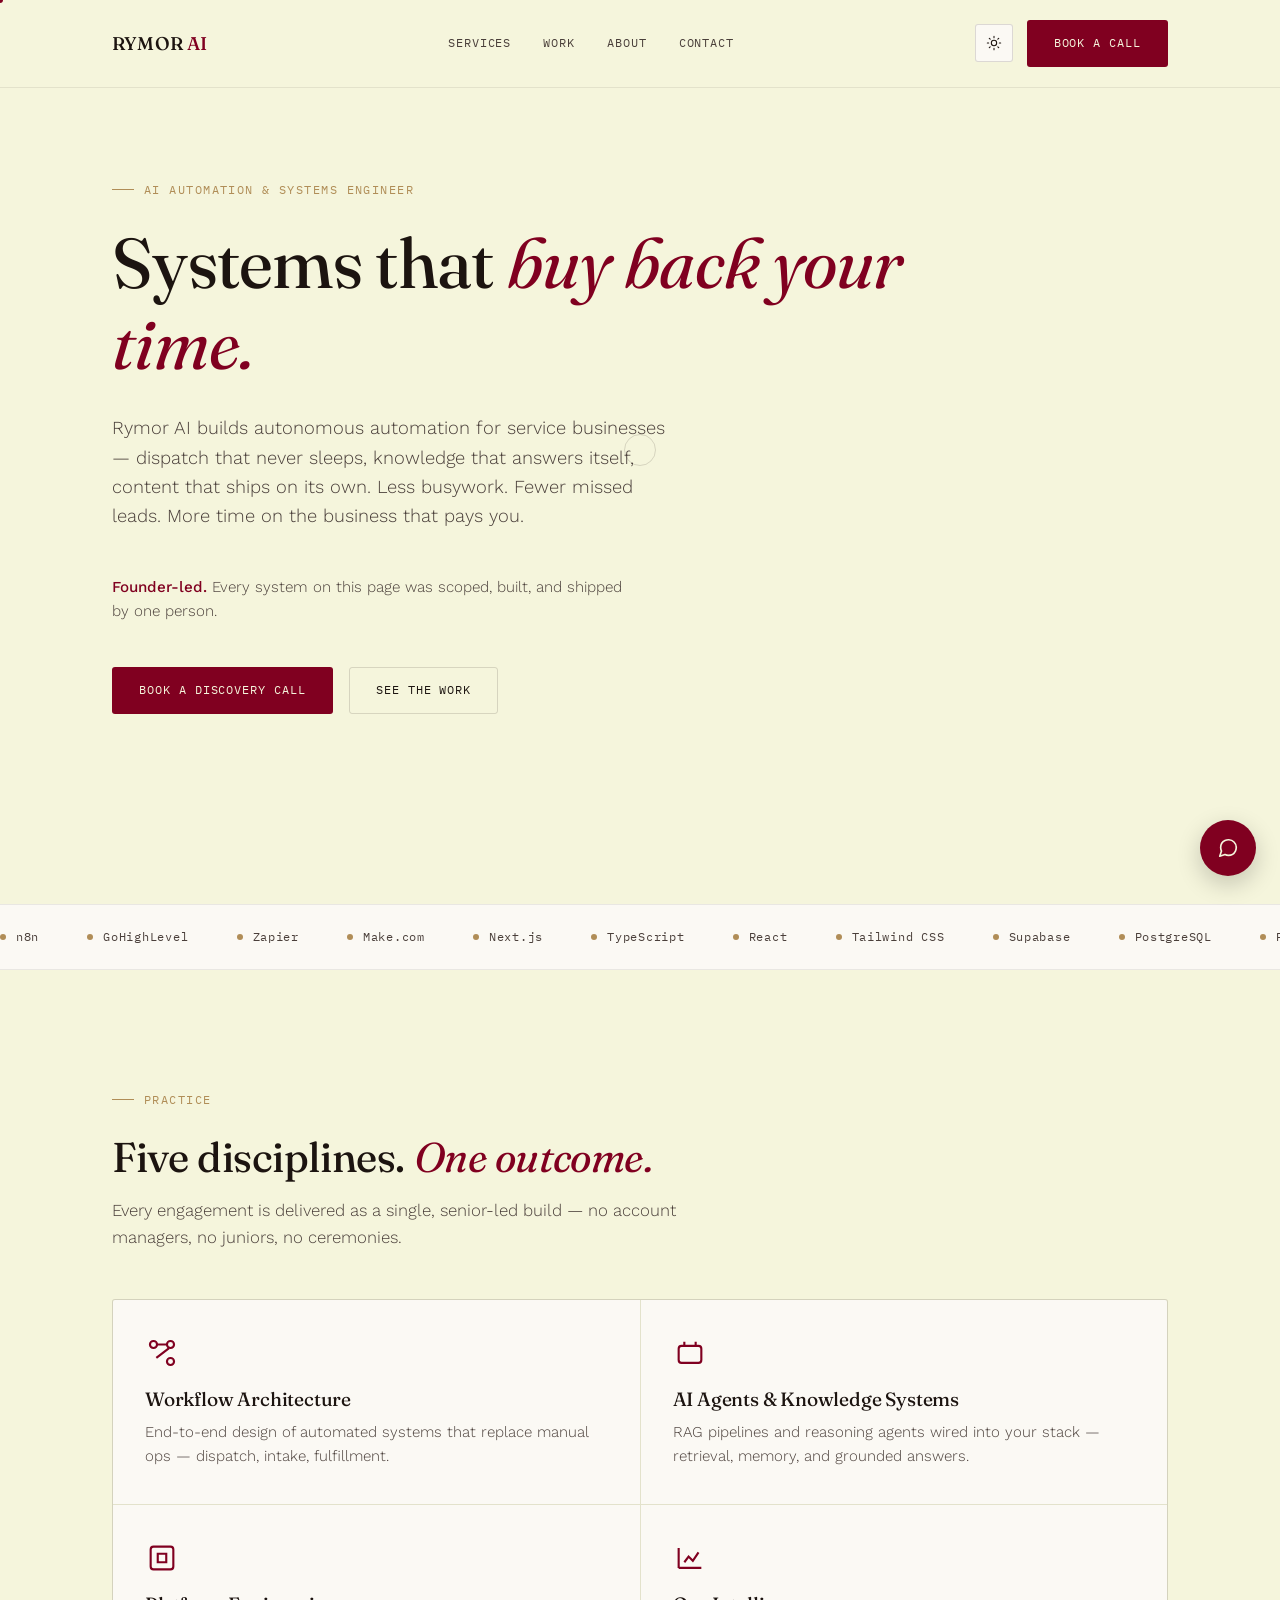
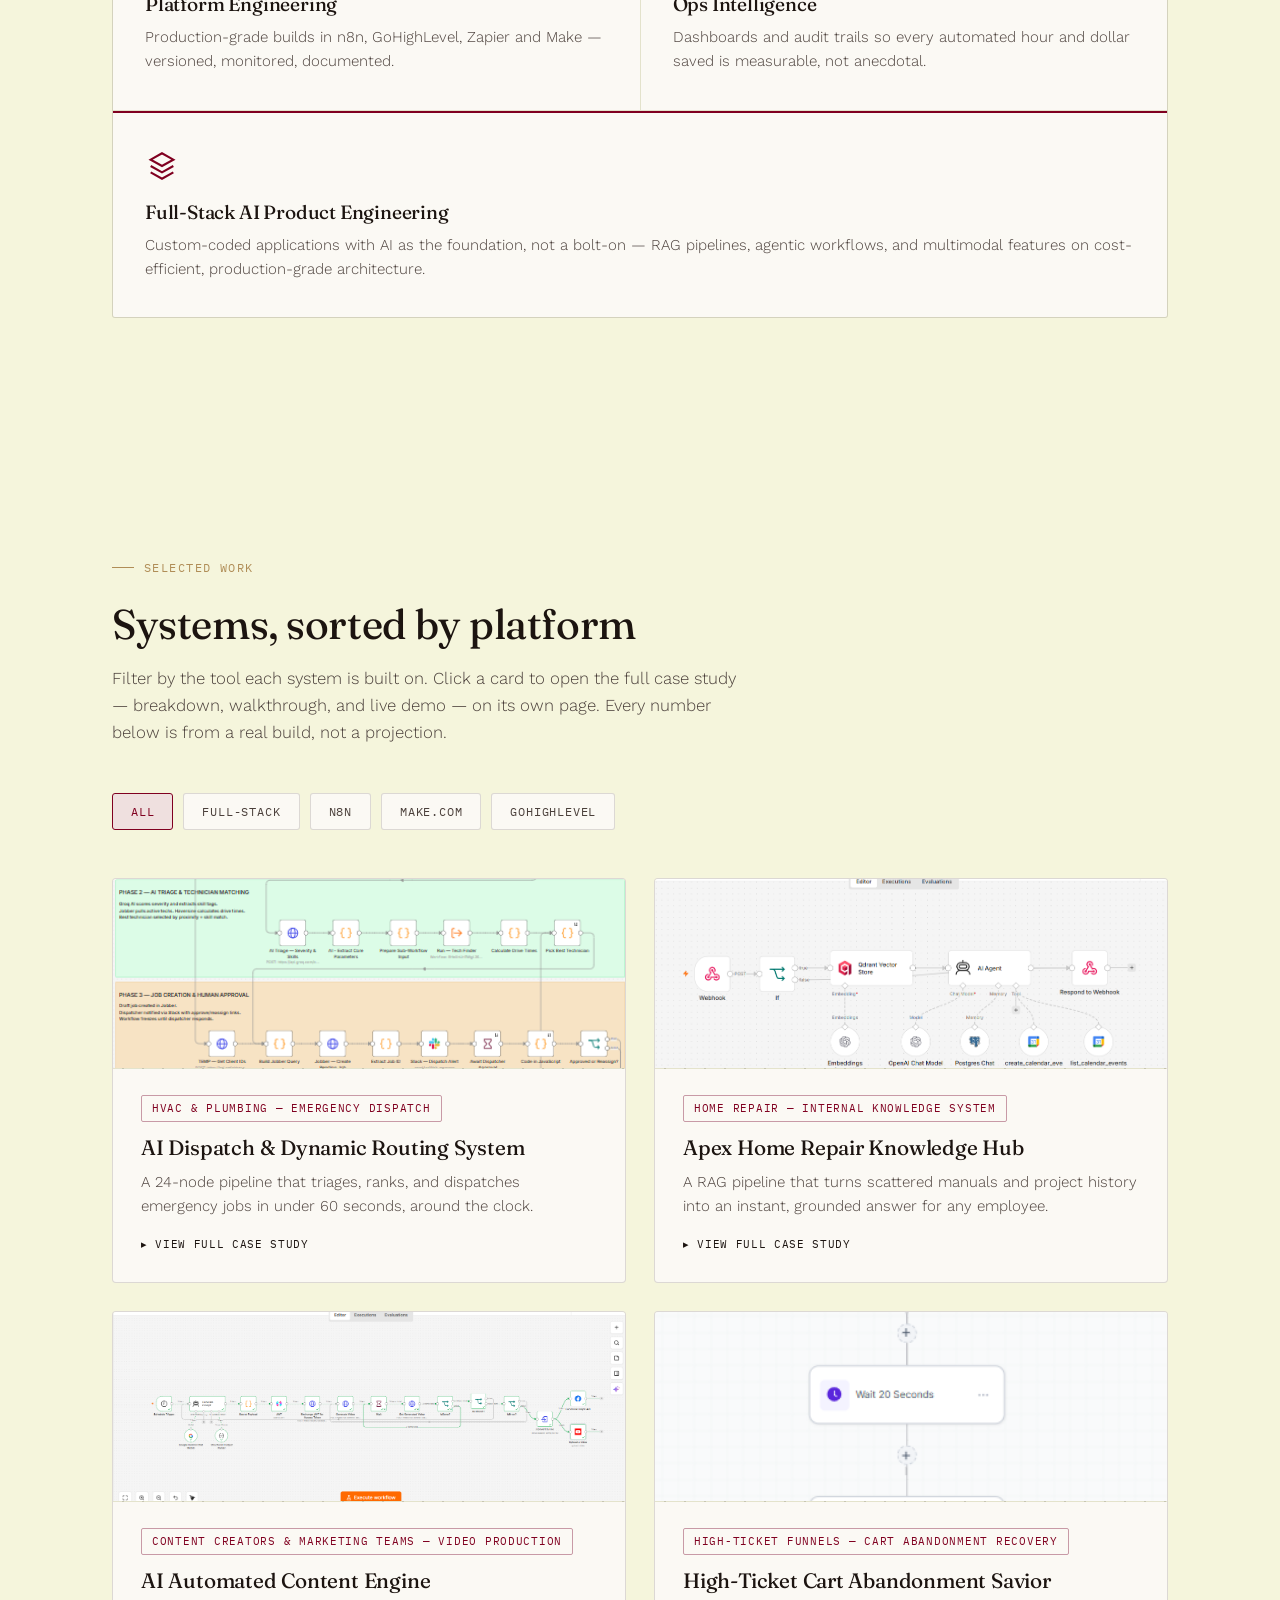
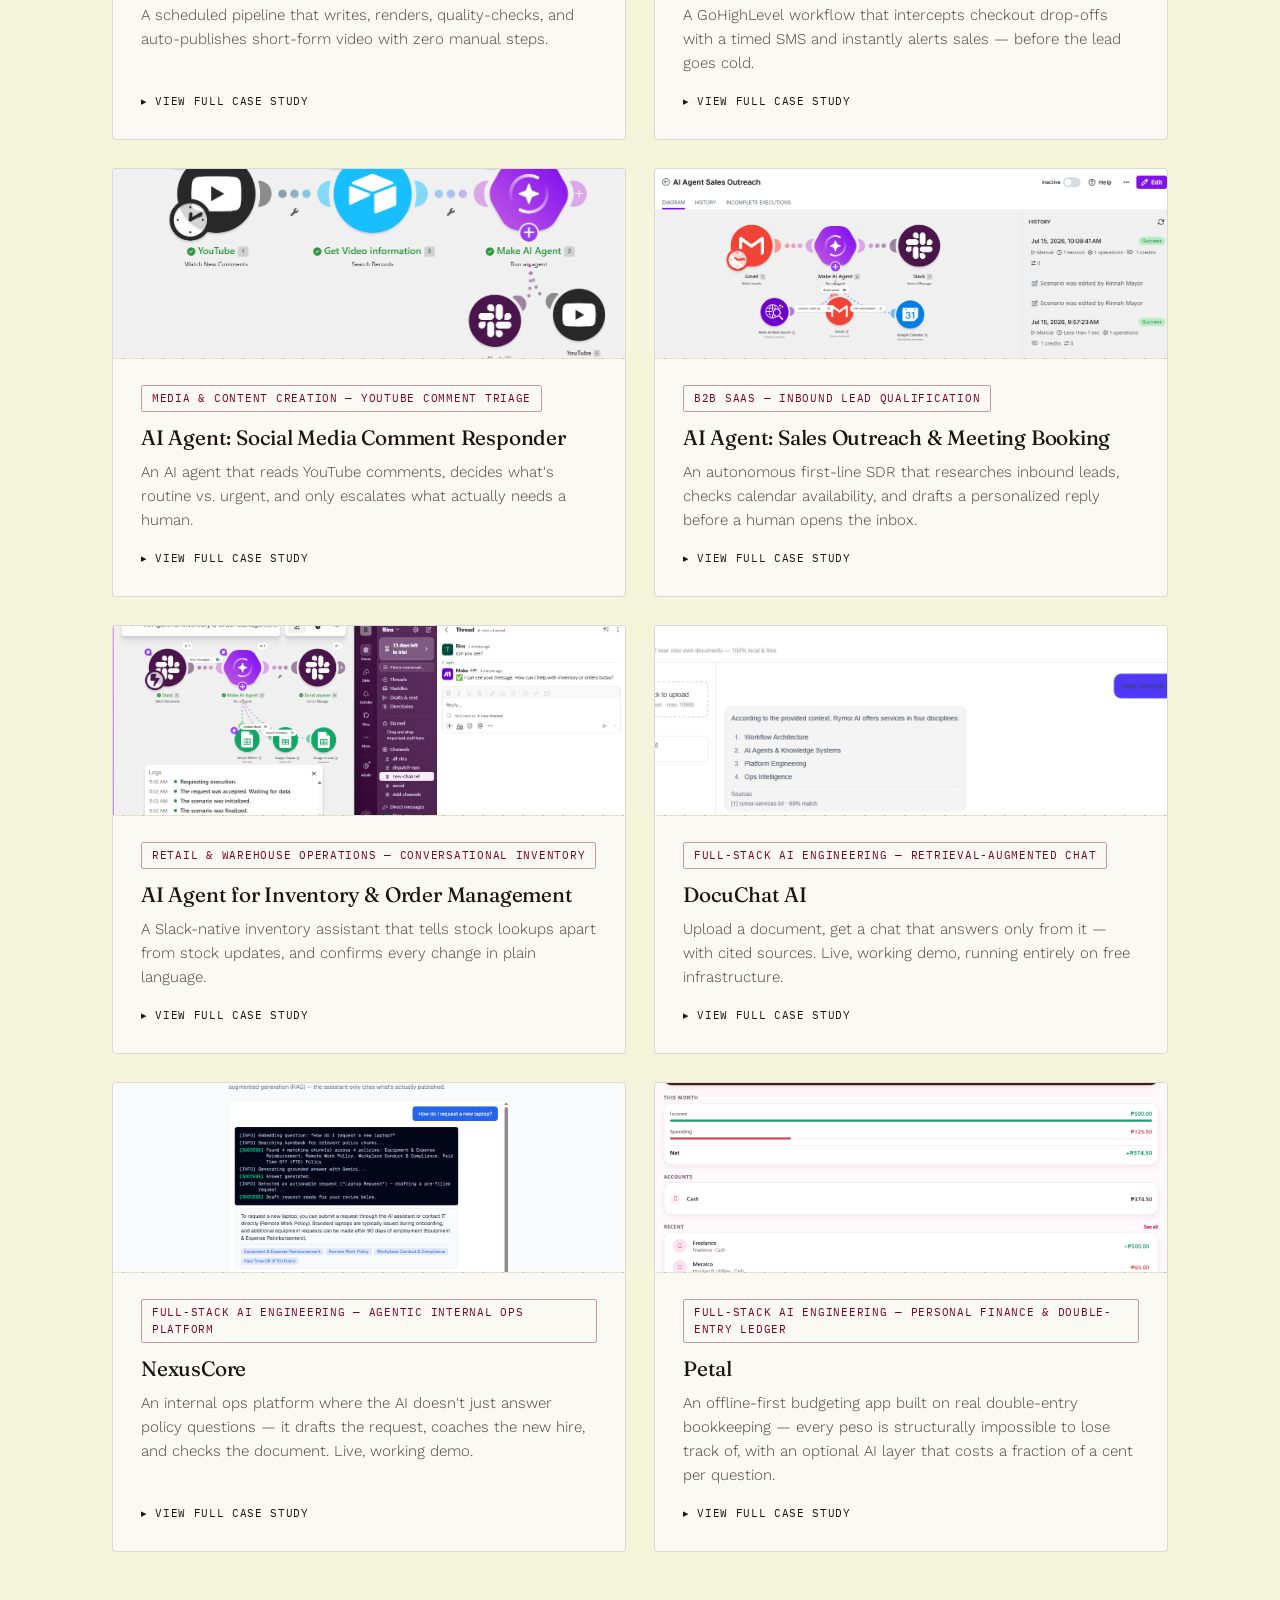
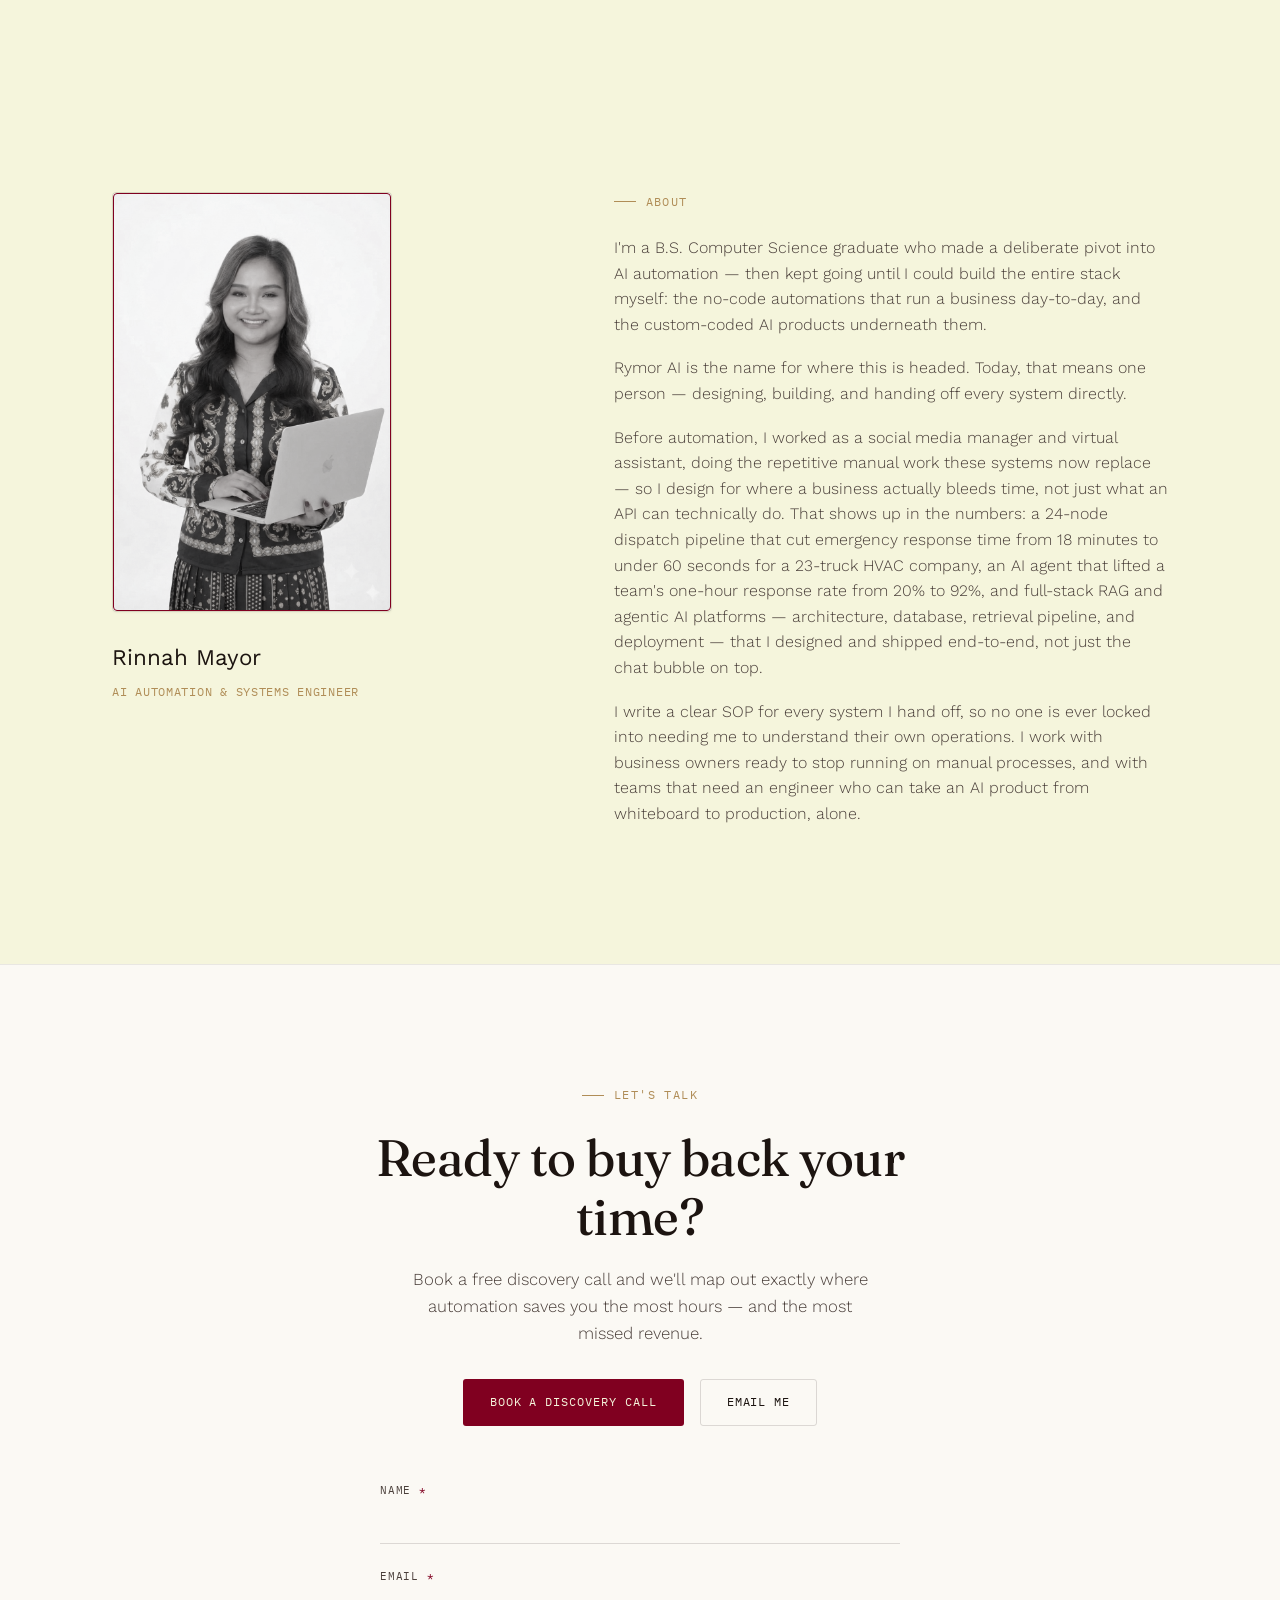
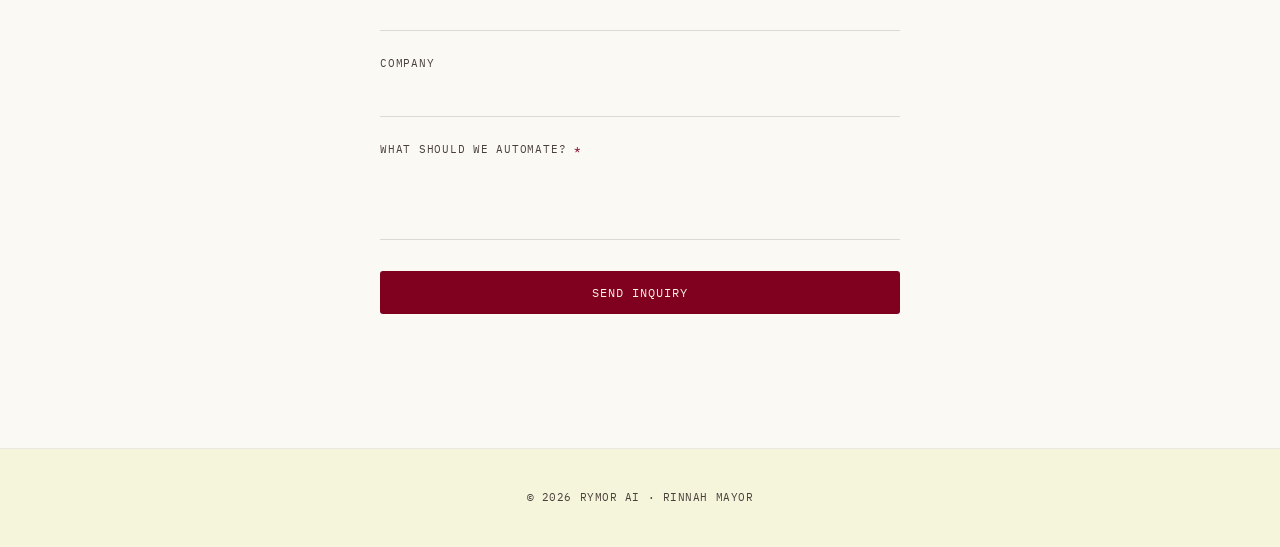
==== commit d29cc63c: "Add Petal case study, drop Zapier filter and card counts Petal is a real Expo/TypeScript double-entr" ====
--- a/index.html
+++ b/index.html
@@ -215,8 +215,8 @@
    CASE STUDY DATA (card summaries only)
    The full breakdown, videos, and stats for each case study now live on
    their own page (case-<id>.html) — see those files to edit that content.
-   To add a GoHighLevel / Zapier / Make.com case study later, push a new
-   object here with platform set to 'ghl' | 'zapier' | 'make', build a
+   To add a GoHighLevel / Make.com case study later, push a new
+   object here with platform set to 'ghl' | 'make', build a
    matching case-<id>.html from one of the existing ones as a template.
    ========================================================================= */
 const PLATFORMS = [
@@ -224,8 +224,7 @@
   { id:'custom',label:'Full-Stack' },
   { id:'n8n',   label:'n8n' },
   { id:'make',  label:'Make.com' },
-  { id:'ghl',   label:'GoHighLevel' },
-  { id:'zapier',label:'Zapier' }
+  { id:'ghl',   label:'GoHighLevel' }
 ];
 
 const CASE_DATA = [
@@ -309,6 +308,15 @@
     blurb:'An internal ops platform where the AI doesn\'t just answer policy questions — it drafts the request, coaches the new hire, and checks the document. Live, working demo.',
     image:'assets/NexusCore.png',
     page:'case-nexuscore.html'
+  },
+  {
+    id:'petal',
+    platform:'custom',
+    tag:'Full-Stack AI Engineering — Personal Finance &amp; Double-Entry Ledger',
+    title:'Petal',
+    blurb:'An offline-first budgeting app built on real double-entry bookkeeping — every peso is structurally impossible to lose track of, with an optional AI layer that costs a fraction of a cent per question.',
+    image:'assets/Petal.png',
+    page:'case-petal.html'
   }
 ];
 
@@ -317,16 +325,11 @@
 ------------------------------------------------------------------------- */
 let activePlatform = 'all';
 
-function countFor(platformId){
-  if(platformId === 'all') return CASE_DATA.length;
-  return CASE_DATA.filter(c => c.platform === platformId).length;
-}
-
 function renderFilterBar(){
   const bar = document.getElementById('filterBar');
   bar.innerHTML = PLATFORMS.map(p => `
     <button class="filter-btn${p.id === activePlatform ? ' active' : ''}" data-platform="${p.id}">
-      ${p.label} <span class="count">${countFor(p.id)}</span>
+      ${p.label}
     </button>
   `).join('');
   bar.querySelectorAll('.filter-btn').forEach(btn => {
--- a/assets/style.css
+++ b/assets/style.css
@@ -255,10 +255,6 @@
   border-color:var(--accent); color:var(--accent);
   background:color-mix(in srgb, var(--accent) 10%, var(--card));
 }
-.filter-btn .count{
-  font-size:0.66rem; color:var(--text-soft); opacity:0.7;
-}
-.filter-btn.active .count{color:var(--accent); opacity:1;}
 
 /* ---------- CASE CARD GRID (clickable summary cards) ---------- */
 .case-grid{
